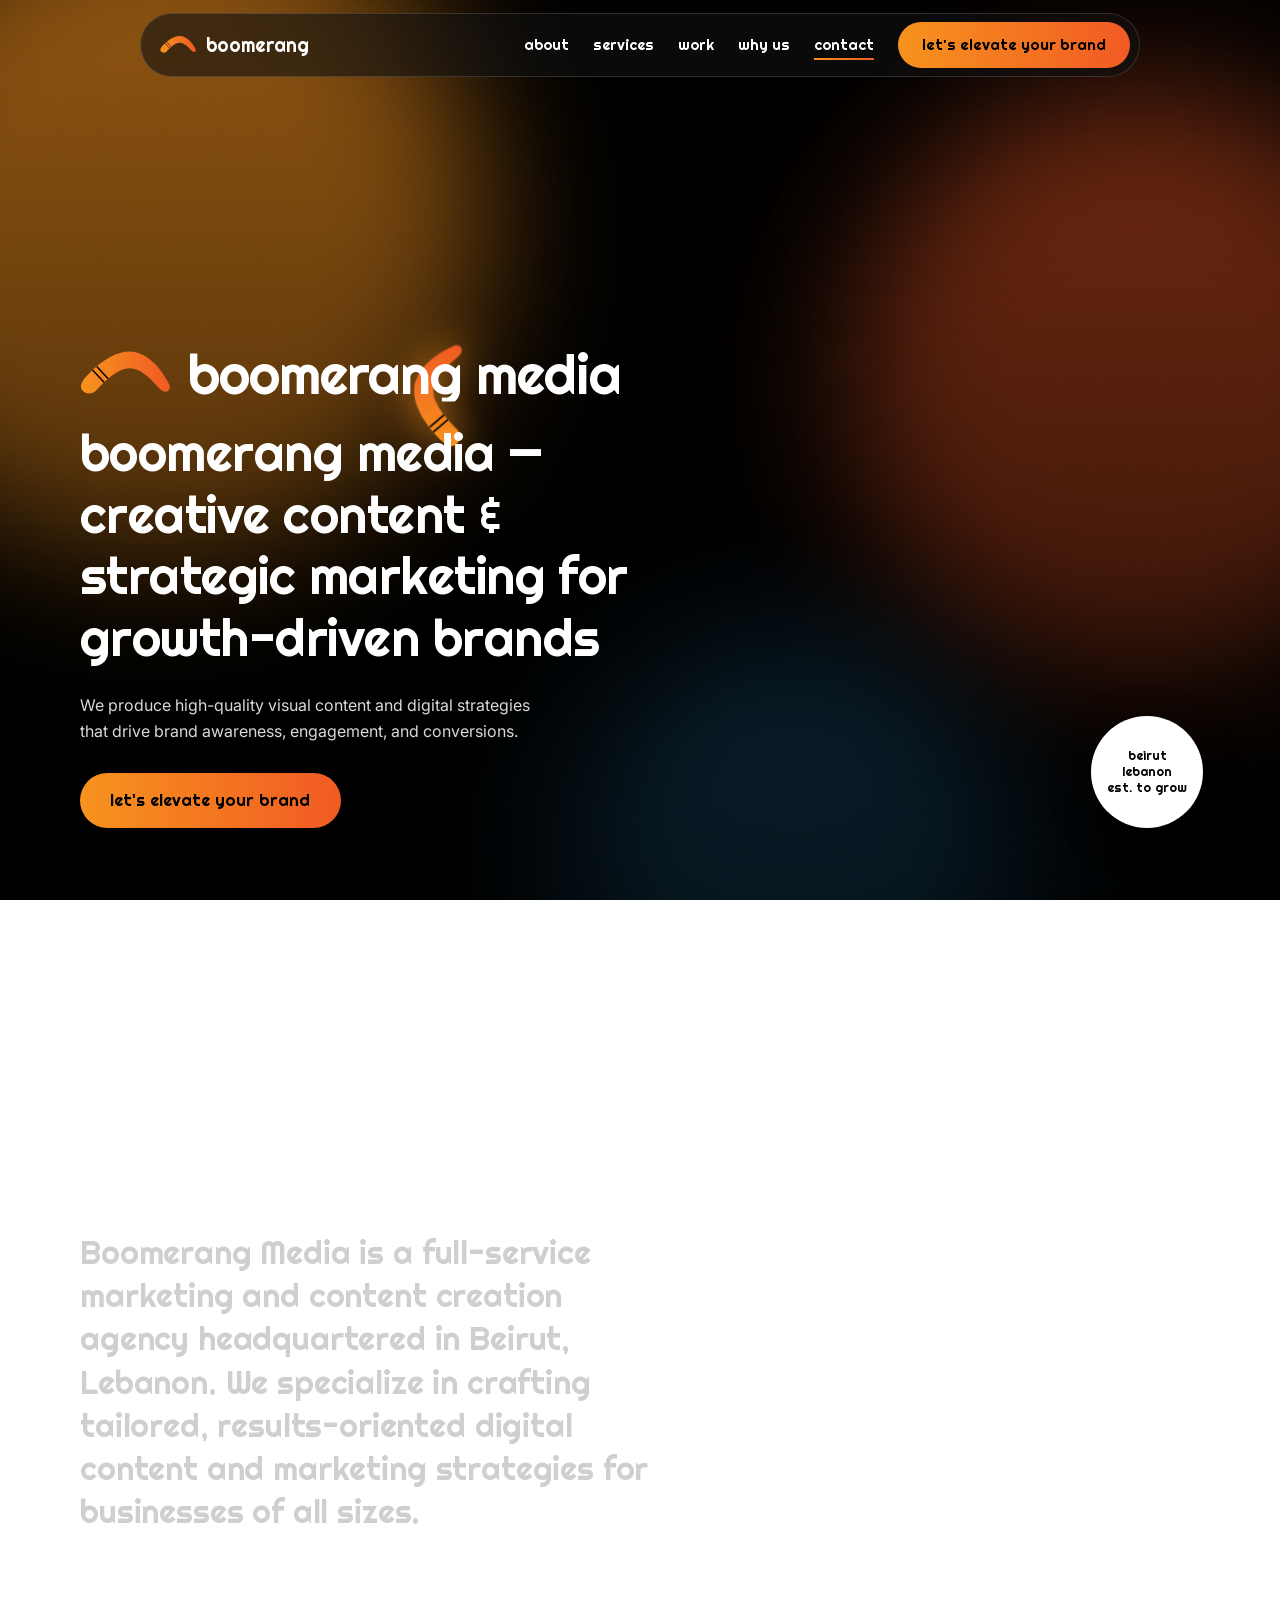
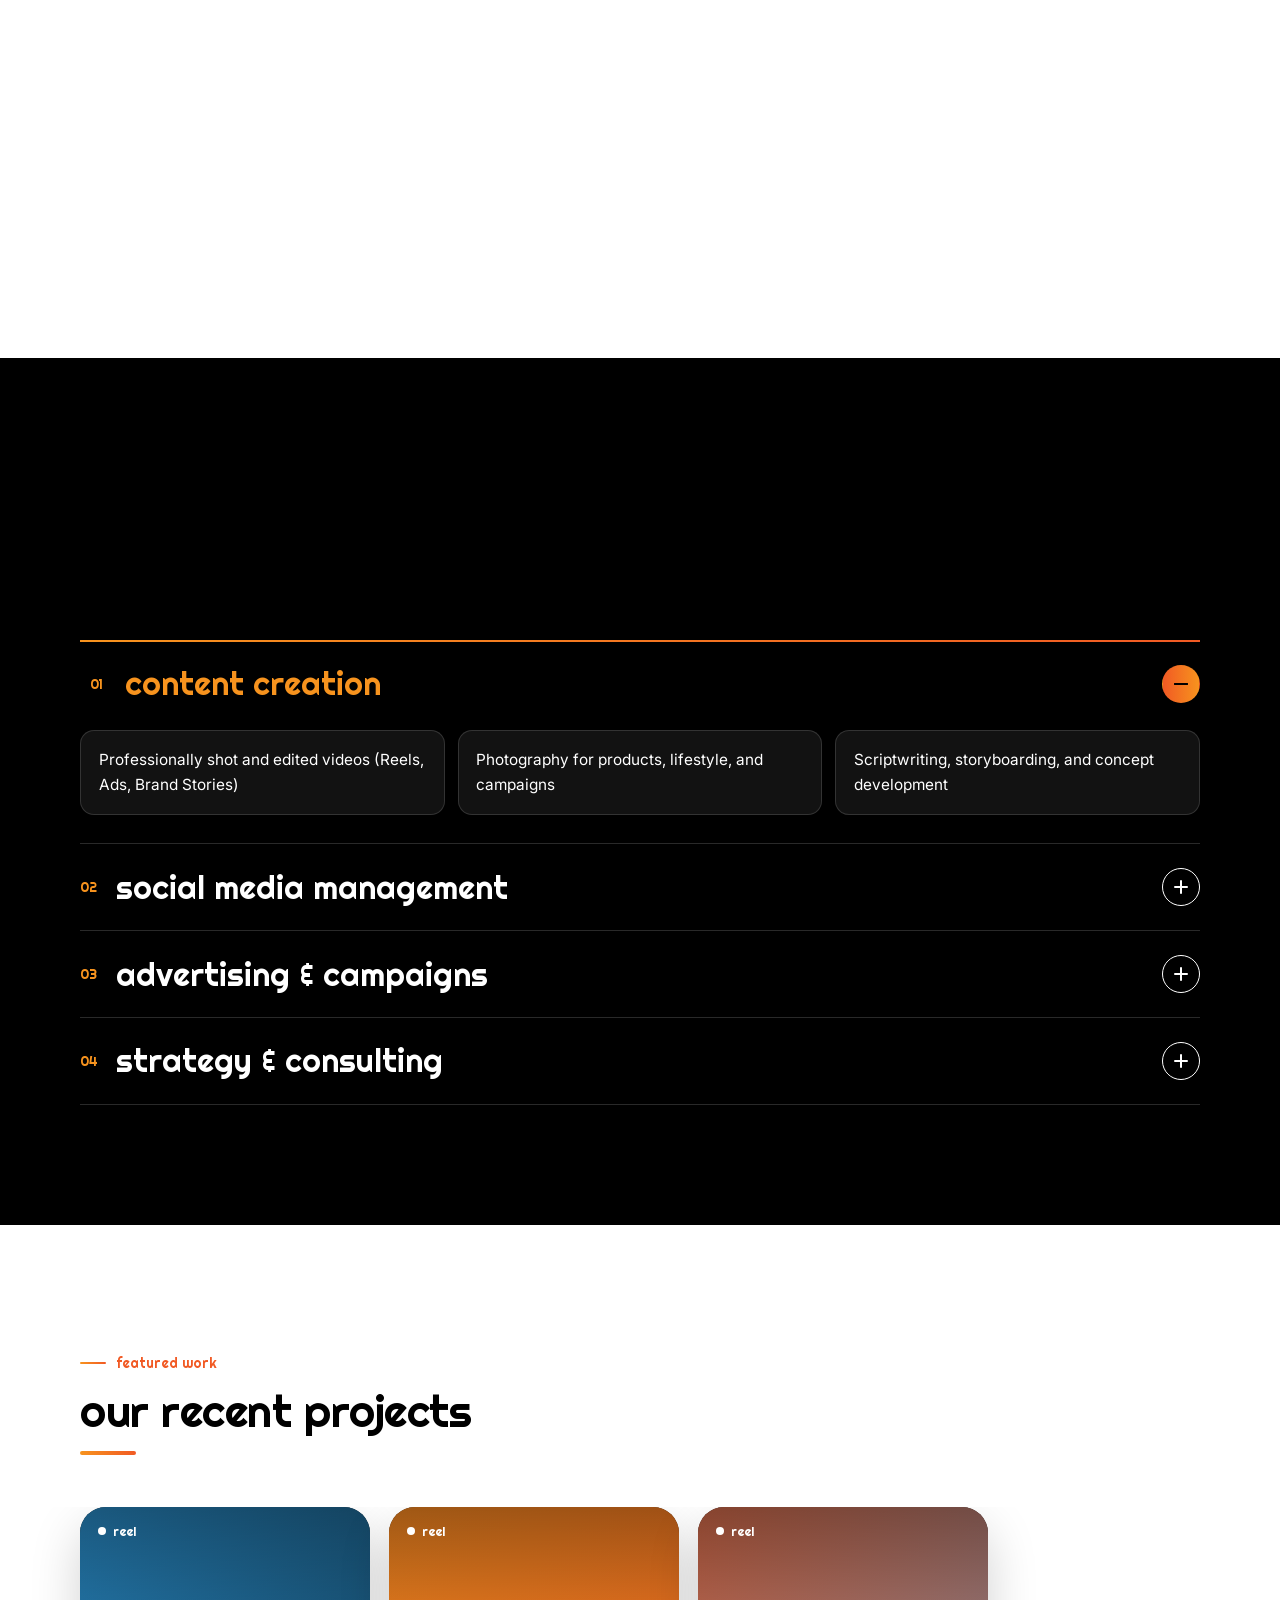
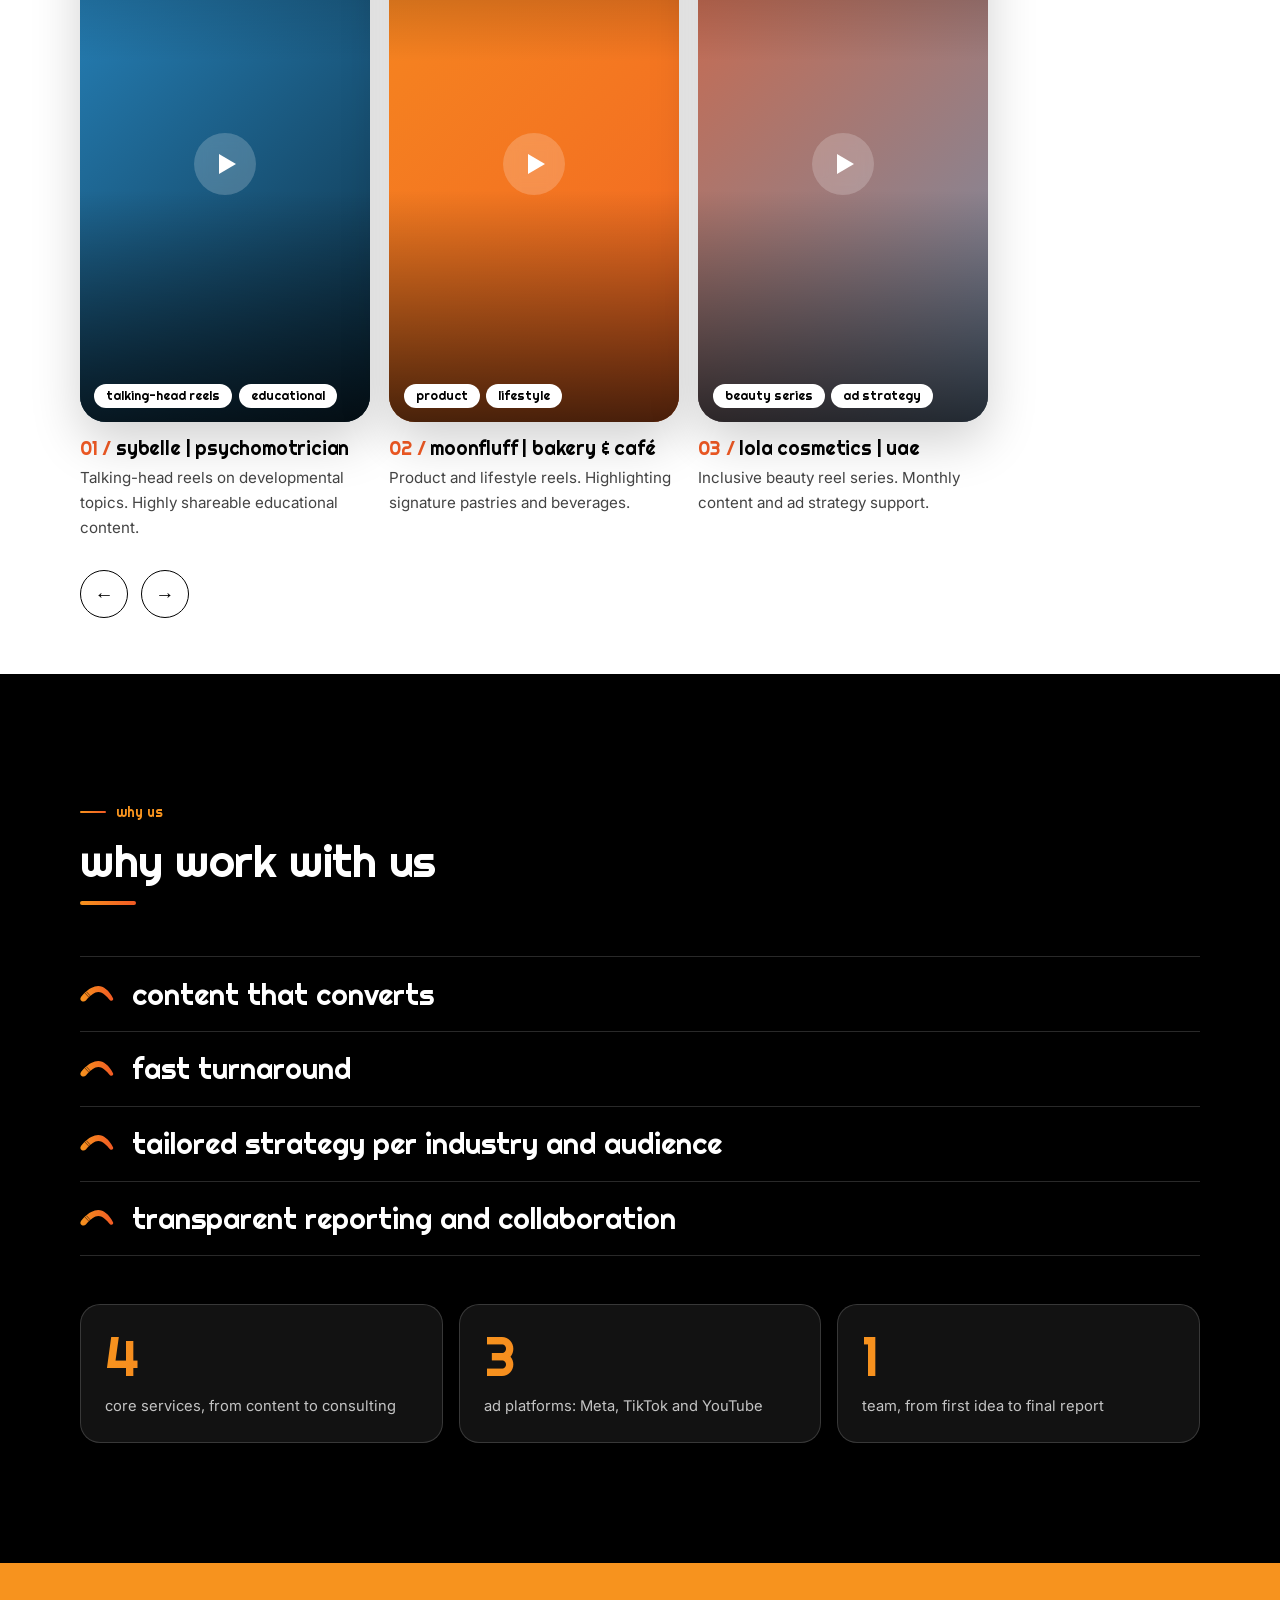
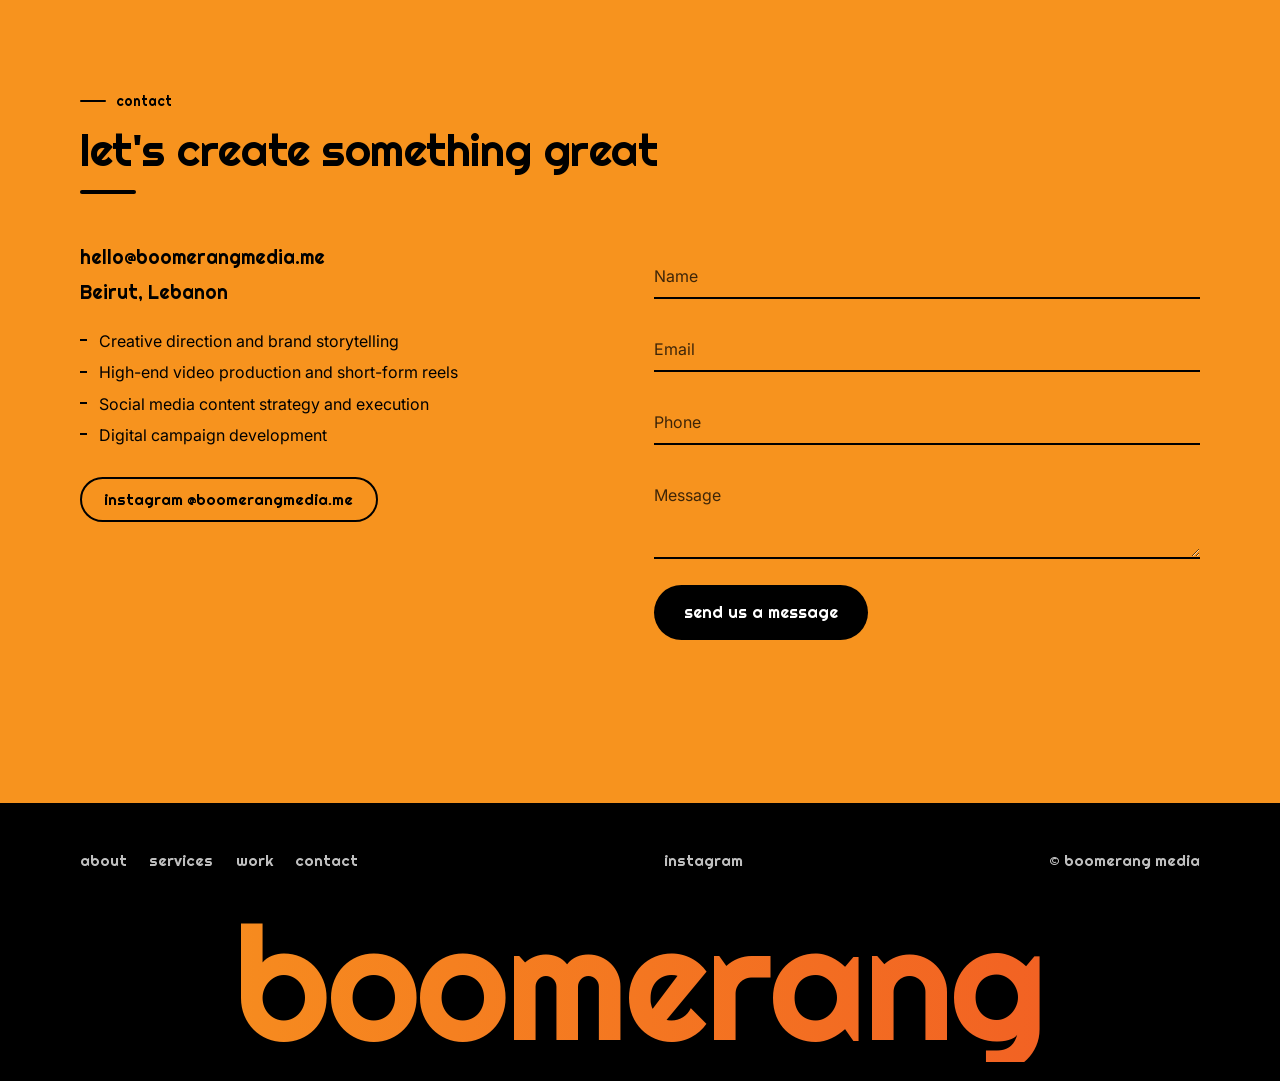
==== index.html @ 6026281e "Update index.html" ====
<!DOCTYPE html>
<html lang="en">
<head>
<meta charset="utf-8">
<meta name="viewport" content="width=device-width, initial-scale=1, viewport-fit=cover">
<title>Boomerang Media | Creative Content & Strategic Marketing</title>
<meta name="description" content="Boomerang Media is a full-service marketing and content creation agency in Beirut, Lebanon.">
<meta property="og:title" content="Boomerang Media">
<meta property="og:description" content="Creative content and strategic marketing for growth-driven brands.">
<meta name="theme-color" content="#000000">
<link rel="icon" href="data:image/svg+xml,%3Csvg xmlns='http://www.w3.org/2000/svg' viewBox='0 0 100 100'%3E%3Ctext y='.9em' font-size='90'%3E%F0%9F%AA%83%3C/text%3E%3C/svg%3E">
<link href="https://fonts.googleapis.com/css2?family=Righteous&family=Inter:wght@400;500&display=swap" rel="stylesheet">
<script>document.documentElement.classList.add('js')</script>
<style>
:root{
  --o:#f7931e; --r:#f15a24; --b:#31a7ef; --k:#000; --w:#fff;
  --grad:linear-gradient(90deg,#f7931e,#f15a24);
  --f:'Bauhaus 93','Righteous','Arial Rounded MT Bold',sans-serif;
  --t:'Inter',system-ui,-apple-system,sans-serif;
  --line:rgba(255,255,255,.16);
}
*,*::before,*::after{box-sizing:border-box;margin:0;padding:0}
html{scroll-behavior:smooth;scroll-padding-top:5rem;-webkit-text-size-adjust:100%;scrollbar-color:var(--r) #000}
body{background:var(--k);color:var(--w);font:400 1rem/1.65 var(--t);font-synthesis:none;overflow-x:hidden;-webkit-font-smoothing:antialiased;padding-bottom:env(safe-area-inset-bottom,0px);animation:pagein .9s both}
@keyframes pagein{from{opacity:0}}
::selection{background:var(--o);color:#000}
a{color:inherit;text-decoration:none}
button{font:inherit;color:inherit}
img{max-width:100%}
:focus-visible{outline:2px solid var(--b);outline-offset:3px}
h1,h2,h3{font-family:var(--f);font-weight:400;line-height:1.1;letter-spacing:-.01em;text-transform:lowercase}
h2{font-size:clamp(1.7rem,4.2vw,2.8rem)}
.wrap{width:min(1120px,100% - 2.5rem);margin-inline:auto}
section{padding:clamp(4.5rem,10vw,7.5rem) 0;position:relative}
.light{background:var(--w);color:var(--k)}
.lbl{display:inline-flex;align-items:center;gap:.6rem;font:400 .85rem var(--f);text-transform:lowercase;color:var(--o);margin-bottom:.9rem}
.lbl::before{content:"";width:26px;height:2px;background:var(--grad);border-radius:2px}
.light .lbl{color:var(--r)}
.sh{margin-bottom:clamp(2rem,5vw,3.2rem);max-width:640px}
.sh h2::after{content:"";display:block;width:56px;height:4px;border-radius:4px;background:var(--grad);margin-top:1rem}
#contact .sh h2::after{background:#000}
.sh p{margin-top:.9rem;color:rgba(255,255,255,.72)}
.light .sh p{color:#444}
#bar{position:fixed;top:0;left:0;height:3px;width:100%;background:var(--grad);transform-origin:0 0;transform:scaleX(0);z-index:200}
.js .rv{opacity:0;transform:translateY(26px);transition:opacity .8s,transform .8s cubic-bezier(.2,.7,.2,1);transition-delay:var(--d,0s)}
.js .rv.in{opacity:1;transform:none}
/* buttons */
.pill{display:inline-flex;align-items:center;justify-content:center;padding:.85rem 1.5rem;border-radius:99px;background:var(--grad);color:#000;font:400 .95rem var(--f);text-transform:lowercase;border:0;cursor:pointer;position:relative;overflow:hidden;white-space:nowrap;transition:color .3s,box-shadow .3s}
.pill::before{content:"";position:absolute;inset:0;background:var(--b);transform:translateY(101%);transition:transform .45s cubic-bezier(.2,.7,.2,1)}
.pill::after{content:"";position:absolute;top:0;left:-70%;width:40%;height:100%;pointer-events:none;background:linear-gradient(100deg,transparent,rgba(255,255,255,.5),transparent);transform:skewX(-20deg);animation:shine 5s ease-in-out infinite}
@keyframes shine{0%,65%{left:-70%}100%{left:140%}}
.pill:hover::before{transform:none}
.pill:hover{box-shadow:0 10px 36px rgba(241,90,36,.45)}
.pill span{position:relative}
.pill.lg{padding:1.05rem 1.9rem;font-size:1.02rem}
.pill.dark{background:#000;color:#fff}
.pill.busy{opacity:.65;pointer-events:none}
/* cursor */
#cur{position:fixed;left:0;top:0;width:14px;height:14px;border-radius:50%;background:var(--o);pointer-events:none;z-index:300;opacity:0;display:grid;place-items:center;font:400 .72rem var(--f);color:#000;transition:width .3s,height .3s,opacity .3s}
#cur.big{width:76px;height:76px}
@media(pointer:coarse){#cur{display:none}}
/* nav */
nav{position:fixed;top:calc(.8rem + env(safe-area-inset-top,0px));left:50%;translate:-50% 0;z-index:120;width:min(1000px,100% - 1.2rem);display:flex;align-items:center;justify-content:space-between;gap:1rem;padding:.5rem .55rem .5rem 1.2rem;border-radius:99px;background:rgba(18,18,18,.6);backdrop-filter:blur(18px);-webkit-backdrop-filter:blur(18px);border:1px solid rgba(255,255,255,.14);animation:drop 1s .15s both cubic-bezier(.2,.7,.2,1);transition:background .4s,box-shadow .4s,top .4s}
nav.sc{background:rgba(10,10,10,.86);box-shadow:0 12px 40px rgba(0,0,0,.4);top:calc(.45rem + env(safe-area-inset-top,0px))}
@keyframes drop{from{transform:translateY(-90px);opacity:0}}
.logo{display:flex;align-items:center;gap:.55rem;font:400 1.2rem var(--f);text-transform:lowercase;letter-spacing:-.01em}
.logo svg{height:20px;width:auto;display:block}
.nl{display:flex;align-items:center;gap:1.5rem;font:400 .92rem var(--f);text-transform:lowercase}
.nl a:not(.pill){position:relative;padding:.25rem 0}
.nl a:not(.pill)::after{content:"";position:absolute;left:0;bottom:-2px;width:100%;height:2px;background:var(--grad);transform:scaleX(0);transform-origin:right;transition:transform .35s}
.nl a:not(.pill):hover::after{transform:scaleX(1);transform-origin:left}
.nl a.act:not(.pill)::after{transform:scaleX(1);transform-origin:left}
#burger{display:none;width:44px;height:44px;border:0;border-radius:50%;background:rgba(255,255,255,.1);cursor:pointer;position:relative}
#burger i{position:absolute;left:13px;right:13px;height:2px;background:#fff;border-radius:2px;transition:.35s}
#burger i:nth-child(1){top:17px}#burger i:nth-child(2){top:25px}
#burger.open i:nth-child(1){top:21px;transform:rotate(45deg)}
#burger.open i:nth-child(2){top:21px;transform:rotate(-45deg)}
#menu{position:fixed;inset:0;z-index:110;background:#000;display:flex;flex-direction:column;justify-content:center;gap:.4rem;padding:6rem 1.6rem 2rem;clip-path:circle(0 at calc(100% - 2.6rem) 2.6rem);transition:clip-path .7s cubic-bezier(.7,0,.2,1);visibility:hidden}
#menu.open{clip-path:circle(150% at calc(100% - 2.6rem) 2.6rem);visibility:visible}
#menu a:not(.pill){font:400 2rem var(--f);text-transform:lowercase;padding:.4rem 0;border-bottom:1px solid var(--line)}
#menu .pill{margin-top:1.4rem;align-self:flex-start}
@media(max-width:860px){.nl{display:none}#burger{display:block}}
@media(min-width:861px){#menu{display:none}}
.tick {display:none;}
/* hero */
#hero{position:relative;min-height:100svh;display:flex;align-items:flex-end;overflow:hidden;padding:7.5rem 0 4.5rem;background:#000}
.blob{position:absolute;border-radius:50%;filter:blur(70px);will-change:transform}
.b1{width:52vw;height:52vw;background:var(--o);left:-14vw;top:-8vw;opacity:.7;animation:f1 15s ease-in-out infinite alternate}
.b2{width:46vw;height:46vw;background:var(--r);right:-12vw;top:10vh;opacity:.6;animation:f2 18s ease-in-out infinite alternate}
.b3{width:36vw;height:36vw;background:var(--b);right:20vw;bottom:-16vw;opacity:.45;animation:f3 21s ease-in-out infinite alternate}
@keyframes f1{to{transform:translate(18vw,14vh) scale(1.2)}}
@keyframes f2{to{transform:translate(-20vw,16vh) scale(.85)}}
@keyframes f3{to{transform:translate(-14vw,-18vh) scale(1.25)}}
#hero::after{content:"";position:absolute;inset:0;background:linear-gradient(180deg,rgba(0,0,0,.2),rgba(0,0,0,.72));z-index:1}
#hero::before{content:"";position:absolute;inset:-50%;z-index:2;pointer-events:none;opacity:.13;mix-blend-mode:overlay;background-image:url("data:image/svg+xml,%3Csvg xmlns='http://www.w3.org/2000/svg' width='160' height='160'%3E%3Cfilter id='n'%3E%3CfeTurbulence type='fractalNoise' baseFrequency='.8' numOctaves='2' stitchTiles='stitch'/%3E%3C/filter%3E%3Crect width='100%25' height='100%25' filter='url(%23n)'/%3E%3C/svg%3E");animation:grain .9s steps(5) infinite}
@keyframes grain{0%{transform:translate(0,0)}25%{transform:translate(-4%,3%)}50%{transform:translate(3%,-4%)}75%{transform:translate(-3%,-2%)}100%{transform:translate(4%,2%)}}
#hero.off .blob,#hero.off .stick,#hero.off::before{animation-play-state:paused}
#hero .wrap{position:relative;z-index:3;will-change:transform,opacity}
.fly{position:absolute;left:0;top:0;width:clamp(56px,8vw,96px);z-index:2;pointer-events:none;will-change:transform;filter:drop-shadow(0 0 18px rgba(247,147,30,.85))}
.fly svg{display:block;width:100%;height:auto}
.wmi{display:flex;align-items:center;gap:1rem;margin-bottom:1.5rem;font:400 clamp(2rem,6.5vw,3.4rem)/1 var(--f);text-transform:lowercase;letter-spacing:-.02em;animation:rev 1.3s .2s cubic-bezier(.2,.7,.2,1) both}
.wmi svg{width:clamp(56px,9vw,92px);height:auto;flex:none}
@keyframes rev{from{clip-path:inset(0 100% 0 0)}to{clip-path:inset(0 0 0 0)}}
#h1{font-size:clamp(1.55rem,4.2vw,3.2rem);max-width:19ch}
#h1 .w{display:inline-block;overflow:hidden;vertical-align:top;padding-bottom:.1em;margin-right:.26em}
#h1 .w span{display:inline-block;animation:up 1.1s cubic-bezier(.2,.7,.2,1) both;animation-delay:calc(.35s + var(--i)*.07s)}
@keyframes up{from{transform:translateY(110%)}}
.sl{max-width:46ch;margin:1.3rem 0 1.8rem;color:rgba(255,255,255,.85);animation:fade 1s 1.2s both}
.hcta{animation:fade 1s 1.4s both}
@keyframes fade{from{opacity:0;transform:translateY(16px)}}
.stick{position:absolute;right:max(1.5rem,6vw);bottom:4.5rem;z-index:3;width:112px;height:112px;border-radius:50%;background:var(--w);color:#000;display:grid;place-items:center;text-align:center;font:400 .8rem/1.25 var(--f);text-transform:lowercase;animation:sp 16s linear infinite;box-shadow:0 10px 40px rgba(0,0,0,.4)}
@keyframes sp{to{transform:rotate(360deg)}}
@media(max-width:900px){.stick{display:none}}
@media(max-width:700px){.blob{filter:blur(40px)}.b3{display:none}#hero::before{display:none}}
/* tickers */
.tick{overflow:hidden;white-space:nowrap;background:var(--grad);color:#000;padding:.85rem 0}
.tick.dark{background:#000;color:#fff;border-block:1px solid var(--line)}
.tick div{display:inline-flex;width:max-content;animation:mq var(--s,30s) linear infinite}
.tick span{font:400 clamp(1rem,2.2vw,1.45rem) var(--f);text-transform:lowercase;display:inline-flex;gap:1.8rem;align-items:center;padding-right:1.8rem}
.tick span::after{content:"";width:.6em;height:.6em;background:currentColor;clip-path:polygon(0 0,100% 50%,0 100%)}
@keyframes mq{to{transform:translateX(-50%)}}
/* about */
.big{font:400 clamp(1.2rem,2.7vw,2rem)/1.35 var(--f);letter-spacing:-.005em;max-width:32ch}
.big i{font-style:normal;color:#cfcfcf;transition:color .35s}
.big i.on{color:#000}
.ag{display:grid;grid-template-columns:1.25fr 1fr;gap:clamp(2rem,6vw,5rem);align-items:start;margin-bottom:3.5rem}
.mis h3{font-size:1.3rem;margin-bottom:.7rem}
.mis p{color:#333;max-width:42ch}
.cards{display:grid;grid-template-columns:repeat(3,1fr);gap:1rem}
.card{background:#000;color:#fff;border-radius:22px;padding:1.7rem;position:relative;overflow:hidden;transition:transform .25s;border:1px solid rgba(255,255,255,.08);box-shadow:0 18px 40px rgba(0,0,0,.18)}
.card::before{content:"";position:absolute;width:240px;height:240px;left:var(--x,50%);top:var(--y,50%);translate:-50% -50%;background:radial-gradient(var(--r),transparent 65%);opacity:0;transition:opacity .3s}
.card:hover::before{opacity:.55}
.card>*{position:relative}
.card svg{width:44px;height:auto;margin-bottom:1.1rem;display:block}
.card h3{font-size:1.2rem;margin-bottom:.5rem}
.card p{font-size:.96rem;color:rgba(255,255,255,.78)}
.light h2.sub{font-size:1.5rem;margin-bottom:1.2rem}
@media(max-width:860px){.ag,.cards{grid-template-columns:1fr}}
/* services */
.svc{list-style:none;counter-reset:s}
.svc>li{border-top:1px solid var(--line);position:relative;counter-increment:s}
.svc>li:last-child{border-bottom:1px solid var(--line)}
.svc>li::before{content:"";position:absolute;left:0;top:-1px;height:2px;width:100%;background:var(--grad);transform:scaleX(0);transform-origin:left;transition:transform .6s cubic-bezier(.2,.7,.2,1)}
.svc>li.open::before{transform:scaleX(1)}
.sb{width:100%;display:flex;align-items:center;gap:1rem;padding:1.4rem 0;background:none;border:0;cursor:pointer;text-align:left;font:400 clamp(1.2rem,2.8vw,2rem) var(--f);text-transform:lowercase;color:#fff;transition:color .3s,padding-left .4s}
.sb::before{content:"0" counter(s);font:400 .85rem var(--f);color:var(--o);min-width:2.2ch}
.sb:hover,.open>.sb{color:var(--o);padding-left:.6rem}
.pl{margin-left:auto;width:38px;height:38px;border:1.5px solid currentColor;border-radius:50%;position:relative;flex:none;transition:transform .45s,background .3s,color .3s}
.pl::before,.pl::after{content:"";position:absolute;left:50%;top:50%;width:14px;height:2px;background:currentColor;translate:-50% -50%;border-radius:2px}
.pl::after{rotate:90deg;transition:rotate .45s}
.open>.sb .pl{transform:rotate(180deg);background:var(--grad);color:#000;border-color:transparent}
.open>.sb .pl::after{rotate:0deg}
.pn{display:grid;grid-template-rows:0fr;transition:grid-template-rows .55s cubic-bezier(.2,.7,.2,1)}
.open>.pn{grid-template-rows:1fr}
.pn>div{overflow:hidden;min-height:0}
.dl{list-style:none;display:grid;grid-template-columns:repeat(auto-fit,minmax(230px,1fr));gap:.8rem;padding:.2rem 0 1.8rem}
.dl .it{background:rgba(255,255,255,.07);border:1px solid rgba(255,255,255,.14);border-radius:14px;padding:1rem 1.1rem;font-size:.96rem;color:#fff;opacity:0;transform:translateY(14px);transition:opacity .5s,transform .5s,border-color .3s,background .3s}
.open .dl .it{opacity:1;transform:none}
.open .dl .it:nth-child(2){transition-delay:.08s}.open .dl .it:nth-child(3){transition-delay:.16s}
.dl .it:hover{background:rgba(247,147,30,.14);border-color:var(--o)}
/* work */
#work{padding-bottom:3.5rem}
.rail{display:flex;gap:1.2rem;overflow-x:auto;padding:0 max(1.25rem,calc((100vw - 1120px)/2)) 1.4rem;scroll-snap-type:x mandatory;scrollbar-width:none;cursor:grab;-webkit-overflow-scrolling:touch;counter-reset:p}
.rail::-webkit-scrollbar{display:none}
.rail.drag{cursor:grabbing;scroll-snap-type:none}
.pj{flex:none;width:min(74vw,290px);scroll-snap-align:start;counter-increment:p}
.ph{aspect-ratio:9/16;border-radius:26px;position:relative;overflow:hidden;background:#111;box-shadow:0 20px 50px rgba(0,0,0,.18);transition:transform .6s cubic-bezier(.2,.7,.2,1),box-shadow .6s}
.pj:hover .ph{transform:translateY(-8px);box-shadow:0 30px 70px rgba(241,90,36,.35)}
.ph::after{content:"";position:absolute;inset:0;pointer-events:none;background:linear-gradient(180deg,rgba(0,0,0,.35),transparent 30%,transparent 55%,rgba(0,0,0,.7))}
.ph video{position:absolute;inset:0;width:100%;height:100%;object-fit:cover}
.ph .bg{position:absolute;inset:-35%;background-size:200% 200%;animation:bgm 7s ease-in-out infinite alternate}
.p1 .bg{background-image:linear-gradient(135deg,var(--b),#000 55%,var(--o))}
.p2 .bg{background-image:linear-gradient(135deg,var(--o),var(--r) 50%,#000)}
.p3 .bg{background-image:linear-gradient(135deg,var(--r),var(--b) 60%,#000)}
@keyframes bgm{to{background-position:100% 100%;transform:rotate(10deg) scale(1.1)}}
.ph .tg,.ph .rc,.ph .pp{z-index:2}
.ph .tg{position:absolute;left:.9rem;right:.9rem;bottom:.9rem;display:flex;gap:.4rem;flex-wrap:wrap}
.ph .tg b{font:400 .78rem var(--f);background:#fff;color:#000;border-radius:99px;padding:.25rem .75rem;text-transform:lowercase}
.ph .rc{position:absolute;top:1rem;left:1.1rem;display:flex;gap:.45rem;align-items:center;font:400 .8rem var(--f);color:#fff}
.ph .rc::before{content:"";width:8px;height:8px;border-radius:50%;background:#fff;animation:bl 1s infinite}
.ph .pp{position:absolute;inset:0;display:grid;place-items:center}
.ph .pp i{width:62px;height:62px;border-radius:50%;background:rgba(255,255,255,.2);backdrop-filter:blur(8px);-webkit-backdrop-filter:blur(8px);display:grid;place-items:center;animation:ring 2.4s infinite}
.ph .pp i::after{content:"";border-left:17px solid #fff;border-block:10px solid transparent;margin-left:5px}
@keyframes ring{from{box-shadow:0 0 0 0 rgba(255,255,255,.5)}to{box-shadow:0 0 0 22px rgba(255,255,255,0)}}
@keyframes bl{50%{opacity:.15}}
.pj h3{font-size:1.2rem;margin:1rem 0 .35rem}
.pj h3::before{content:"0" counter(p) " / ";color:var(--r)}
.pj p{font-size:.95rem;color:#444;max-width:32ch}
.rnav{display:flex;align-items:center;gap:.8rem;margin-top:.5rem}
.rb{width:48px;height:48px;border-radius:50%;border:1.5px solid #000;background:none;color:#000;font:400 1.2rem var(--f);cursor:pointer;transition:background .3s,color .3s,transform .3s}
.rb:hover{background:#000;color:#fff;transform:scale(1.06)}
/* why */
.why{list-style:none}
.why li{display:flex;align-items:center;gap:1.1rem;padding:1.15rem 0;border-top:1px solid var(--line);font:400 clamp(1.1rem,2.5vw,1.8rem) var(--f);text-transform:lowercase;transition:color .3s,padding-left .4s}
.why li:last-child{border-bottom:1px solid var(--line)}
.why li:hover{color:var(--o);padding-left:.8rem}
.why svg{width:34px;height:auto;flex:none}
.stats{display:grid;grid-template-columns:repeat(3,1fr);gap:1rem;margin-top:3rem}
.stats div{background:rgba(255,255,255,.07);border:1px solid var(--line);border-radius:20px;padding:1.5rem}
.stats b{display:block;font:400 clamp(2.2rem,5vw,3.4rem)/1 var(--f);background:var(--grad);-webkit-background-clip:text;background-clip:text;color:transparent;margin-bottom:.5rem}
.stats span{font-size:.92rem;color:rgba(255,255,255,.75)}
@media(max-width:700px){.stats{grid-template-columns:1fr}}
/* contact */
#contact{background:var(--o);color:#000}
#contact .lbl{color:#000}
#contact .lbl::before{background:#000}
#contact .sh p{color:#000}
.cg{display:grid;grid-template-columns:1fr 1.1fr;gap:clamp(2rem,6vw,5rem)}
.ci a:not(.ig),.ci p{display:block;font:400 1.2rem var(--f);margin-bottom:.7rem;text-transform:none;word-break:break-word}
.ci a:not(.ig):hover{text-decoration:underline}
.ci ul{margin:1.5rem 0 1.8rem;list-style:none}
.ci li{padding-left:1.2rem;position:relative;margin-bottom:.3rem}
.ci li::before{content:"";position:absolute;left:0;top:.7em;width:7px;height:2px;background:#000}
.ig{display:inline-block;border:2px solid #000;border-radius:99px;padding:.7rem 1.4rem;font:400 .95rem var(--f);text-transform:lowercase;transition:background .3s,color .3s}
.ig:hover{background:#000;color:#fff}
form{display:grid;gap:1.2rem}
.fd{position:relative}
.fd input,.fd textarea{width:100%;border:0;border-bottom:2px solid #000;background:transparent;font:400 1.05rem var(--t);padding:1.5rem 0 .5rem;outline:0;border-radius:0;color:#000;resize:vertical}
.fd label{position:absolute;left:0;top:1.3rem;transition:.3s;pointer-events:none;color:#000;opacity:.75;font:400 1rem var(--t)}
.fd input:focus+label,.fd input:not(:placeholder-shown)+label,.fd textarea:focus+label,.fd textarea:not(:placeholder-shown)+label{top:0;font-size:.75rem;opacity:1}
.fd::after{content:"";position:absolute;left:0;bottom:0;height:4px;width:100%;background:#000;transform:scaleX(0);transform-origin:left;transition:transform .5s}
.fd:focus-within::after{transform:scaleX(1)}
.fd.err input,.fd.err textarea{border-bottom-color:#a10000}
.msg{min-height:1.5rem;font-weight:500}
.msg.ok{font-weight:600}
@media(max-width:860px){.cg{grid-template-columns:1fr}}
/* footer */
footer{background:#000;padding:3rem 0 1.2rem;overflow:hidden}
.ft{display:flex;flex-wrap:wrap;justify-content:space-between;align-items:center;gap:1rem 2rem;font:400 .95rem var(--f);text-transform:lowercase;color:rgba(255,255,255,.75)}
.fl{display:flex;gap:1.4rem;flex-wrap:wrap}
.ft a:hover{color:var(--o)}
.gi{display:flex;justify-content:center;font:400 clamp(2.2rem,14vw,10rem)/1 var(--f);letter-spacing:-.02em;margin-top:2rem;text-transform:lowercase;background:var(--grad);-webkit-background-clip:text;background-clip:text;color:transparent;white-space:nowrap}
.gi span{display:inline-block;transition:transform .4s cubic-bezier(.2,.7,.2,1)}
.gi span:hover{transform:translateY(-10%) rotate(-4deg)}
@media(prefers-reduced-motion:reduce){*,*::before,*::after{animation:none!important;transition:none!important}.js .rv{opacity:1;transform:none}html{scroll-behavior:auto}}
</style>
</head>
<body>
<div id="bar"></div><div id="cur"></div>

<svg width="0" height="0" style="position:absolute" aria-hidden="true"><defs>
<linearGradient id="bg1" x1="0" x2="1"><stop offset="0" stop-color="#f7931e"/><stop offset="1" stop-color="#f15a24"/></linearGradient>
<clipPath id="bmc"><path id="bmp" d="M5 98C-3 86 8 72 24 56C56 24 90 6 118 6C152 6 188 34 213 84C220 98 206 108 194 98C176 80 150 46 118 46C96 46 68 66 38 100C28 110 12 108 5 98Z"/></clipPath>
<symbol id="bm" viewBox="0 0 220 120"><use href="#bmp" fill="url(#bg1)"/><g clip-path="url(#bmc)"><path d="M30 50 L58 80M40 42 L68 72" stroke="#000" stroke-width="3.5"/></g></symbol>
</defs></svg>

<nav>
<a href="#hero" class="logo" aria-label="Boomerang Media"><svg viewBox="0 0 220 120"><use href="#bm"/></svg>boomerang</a>
<div class="nl"><a href="#about">About</a><a href="#services">Services</a><a href="#work">Work</a><a href="#why">Why Us</a><a href="#contact">Contact</a><a href="#contact" class="pill mg"><span>Let's Elevate Your Brand</span></a></div>
<button id="burger" aria-label="Open menu" aria-expanded="false"><i></i><i></i></button>
</nav>
<div id="menu" aria-hidden="true">
<a href="#about">About</a><a href="#services">Services</a><a href="#work">Work</a><a href="#why">Why Us</a><a href="#contact">Contact</a>
<a href="#contact" class="pill lg"><span>Let's Elevate Your Brand</span></a>
</div>

<header id="hero">
<div class="blob b1"></div><div class="blob b2"></div><div class="blob b3"></div>
<div class="fly" id="fly" aria-hidden="true"><svg viewBox="0 0 220 120"><use href="#bm"/></svg></div>
<div class="stick" aria-hidden="true">beirut<br>lebanon<br>est. to grow</div>
<div class="wrap">
<div class="wmi" aria-hidden="true"><svg viewBox="0 0 220 120"><use href="#bm"/></svg>boomerang media</div>
<h1 id="h1">Boomerang Media — Creative Content & Strategic Marketing for Growth-Driven Brands</h1>
<p class="sl">We produce high-quality visual content and digital strategies that drive brand awareness, engagement, and conversions.</p>
<a href="#contact" class="pill lg mg hcta"><span>Let's Elevate Your Brand</span></a>
</div>
</header>

<div class="tick" aria-hidden="true"><div id="t1"></div></div>

<section id="about" class="light"><div class="wrap">
<div class="sh rv"><div class="lbl">who we are</div><h2>stories that come back stronger</h2></div>
<div class="ag">
<p class="big" id="big">Boomerang Media is a full-service marketing and content creation agency headquartered in Beirut, Lebanon. We specialize in crafting tailored, results-oriented digital content and marketing strategies for businesses of all sizes.</p>
<div class="mis rv"><h3>our mission</h3><p>To help brands communicate with clarity, creativity, and purpose — bridging the gap between storytellers and audiences.</p></div>
</div>
<h2 class="sub rv">what sets us apart</h2>
<div class="cards">
<div class="card tl rv"><svg viewBox="0 0 220 120"><use href="#bm"/></svg><h3>end-to-end</h3><p>End-to-end creative solutions: from ideation and production to posting and performance tracking.</p></div>
<div class="card tl rv" style="--d:.1s"><svg viewBox="0 0 220 120"><use href="#bm"/></svg><h3>video first</h3><p>Deep expertise in video content — particularly reels, promotional videos, and social storytelling.</p></div>
<div class="card tl rv" style="--d:.2s"><svg viewBox="0 0 220 120"><use href="#bm"/></svg><h3>strategic</h3><p>Strategic execution — delivering meaningful ROI, not just pretty content.</p></div>
</div>
</div></section>

<section id="services"><div class="wrap">
<div class="sh rv"><div class="lbl">what we do</div><h2>our services</h2></div>
<ul class="svc" id="svc">
<li class="open"><button class="sb" aria-expanded="true">content creation<span class="pl"></span></button><div class="pn"><div><ul class="dl"><li class="it">Professionally shot and edited videos (Reels, Ads, Brand Stories)</li><li class="it">Photography for products, lifestyle, and campaigns</li><li class="it">Scriptwriting, storyboarding, and concept development</li></ul></div></div></li>
<li><button class="sb" aria-expanded="false">social media management<span class="pl"></span></button><div class="pn"><div><ul class="dl"><li class="it">Content calendar planning</li><li class="it">Posting and scheduling</li><li class="it">Community engagement and growth</li></ul></div></div></li>
<li><button class="sb" aria-expanded="false">advertising &amp; campaigns<span class="pl"></span></button><div class="pn"><div><ul class="dl"><li class="it">Paid social campaigns (Meta, TikTok, YouTube)</li><li class="it">Targeting and optimization for lead generation and sales</li><li class="it">Analytics and performance reporting</li></ul></div></div></li>
<li><button class="sb" aria-expanded="false">strategy &amp; consulting<span class="pl"></span></button><div class="pn"><div><ul class="dl"><li class="it">Brand positioning</li><li class="it">Digital strategy and audience research</li><li class="it">Creative direction and campaign planning</li></ul></div></div></li>
</ul>
</div></section>

<div class="tick dark" aria-hidden="true"><div id="t2" style="--s:36s"></div></div>

<section id="work" class="light">
<div class="wrap"><div class="sh rv"><div class="lbl">featured work</div><h2>our recent projects</h2></div></div>
<!-- REPLACE: put a real <video src="reel.mp4" muted loop playsinline></video> in each .ph instead of .bg -->
<div class="rail" id="rail">
<article class="pj p1"><div class="ph"><div class="bg"></div><span class="rc">reel</span><div class="pp"><i></i></div><div class="tg"><b>talking-head reels</b><b>educational</b></div></div><h3>Sybelle | Psychomotrician</h3><p>Talking-head reels on developmental topics. Highly shareable educational content.</p></article>
<article class="pj p2"><div class="ph"><div class="bg"></div><span class="rc">reel</span><div class="pp"><i></i></div><div class="tg"><b>product</b><b>lifestyle</b></div></div><h3>Moonfluff | Bakery &amp; Café</h3><p>Product and lifestyle reels. Highlighting signature pastries and beverages.</p></article>
<article class="pj p3"><div class="ph"><div class="bg"></div><span class="rc">reel</span><div class="pp"><i></i></div><div class="tg"><b>beauty series</b><b>ad strategy</b></div></div><h3>Lola Cosmetics | UAE</h3><p>Inclusive beauty reel series. Monthly content and ad strategy support.</p></article>
</div>
<div class="wrap"><div class="rnav"><button class="rb" id="rprev" aria-label="Previous project">&larr;</button><button class="rb" id="rnext" aria-label="Next project">&rarr;</button></div></div>
</section>

<section id="why"><div class="wrap">
<div class="sh rv"><div class="lbl">why us</div><h2>why work with us</h2></div>
<ul class="why">
<li class="rv"><svg viewBox="0 0 220 120"><use href="#bm"/></svg>Content that converts</li>
<li class="rv" style="--d:.08s"><svg viewBox="0 0 220 120"><use href="#bm"/></svg>Fast turnaround</li>
<li class="rv" style="--d:.16s"><svg viewBox="0 0 220 120"><use href="#bm"/></svg>Tailored strategy per industry and audience</li>
<li class="rv" style="--d:.24s"><svg viewBox="0 0 220 120"><use href="#bm"/></svg>Transparent reporting and collaboration</li>
</ul>
<div class="stats">
<div class="rv"><b data-n="4">0</b><span>core services, from content to consulting</span></div>
<div class="rv" style="--d:.1s"><b data-n="3">0</b><span>ad platforms: Meta, TikTok and YouTube</span></div>
<div class="rv" style="--d:.2s"><b data-n="1">0</b><span>team, from first idea to final report</span></div>
</div>
</div></section>

<div class="tick" aria-hidden="true"><div id="t3" style="--s:24s"></div></div>

<section id="contact"><div class="wrap">
<div class="sh rv"><div class="lbl">contact</div><h2>let's create something great</h2></div>
<div class="cg">
<div class="ci rv">
<a href="mailto:hello@boomerangmedia.me">hello@boomerangmedia.me</a>
<!-- ADD real phone: <a href="tel:+961XXXXXXXX">+961 XX XXX XXX</a> -->
<p>Beirut, Lebanon</p>
<ul><li>Creative direction and brand storytelling</li><li>High-end video production and short-form reels</li><li>Social media content strategy and execution</li><li>Digital campaign development</li></ul>
<a class="ig" href="https://www.instagram.com/boomerangmedia.me/" target="_blank" rel="noopener">instagram @boomerangmedia.me</a>
</div>
<form id="form" class="rv" style="--d:.1s" novalidate>
<div class="fd"><input id="n" name="name" placeholder=" " autocomplete="name"><label for="n">Name</label></div>
<div class="fd"><input id="e" name="email" type="email" placeholder=" " autocomplete="email"><label for="e">Email</label></div>
<div class="fd"><input id="p" name="phone" type="tel" placeholder=" " autocomplete="tel"><label for="p">Phone</label></div>
<div class="fd"><textarea id="m" name="message" rows="3" placeholder=" "></textarea><label for="m">Message</label></div>
<button class="pill dark lg mg" type="submit" style="justify-self:start"><span>Send Us a Message</span></button>
<div class="msg" id="msg" role="status"></div>
</form>
</div>
</div></section>

<footer><div class="wrap">
<div class="ft"><div class="fl"><a href="#about">About</a><a href="#services">Services</a><a href="#work">Work</a><a href="#contact">Contact</a></div><a href="https://www.instagram.com/boomerangmedia.me/" target="_blank" rel="noopener">Instagram</a><span>© Boomerang Media</span></div>
<div class="gi" id="gi" aria-label="boomerang"></div>
</div></footer>

<script>
(function(){
/* ===== SETTINGS ===== */
var FORM_ENDPOINT=''; /* paste your Formspree URL, e.g. 'https://formspree.io/f/abcd1234' */
/* ==================== */
var $=function(s){return document.querySelector(s)},$$=function(s){return Array.prototype.slice.call(document.querySelectorAll(s))};
var reduce=matchMedia('(prefers-reduced-motion: reduce)').matches;
function safe(fn){try{fn()}catch(e){console.warn(e)}}

safe(function(){
  function mk(id,arr){var s=arr.map(function(x){return '<span>'+x+'</span>'}).join('');$(id).innerHTML=s+s+s+s}
  mk('#t1',['Reels','Ads','Strategy','Storytelling','Photography','Social Media','Growth']);
  mk('#t2',['Content Creation','Social Media Management','Advertising & Campaigns','Strategy & Consulting']);
  mk('#t3',["Let's Elevate Your Brand","Let's Create Something Great"]);
  $('#gi').innerHTML='boomerang'.split('').map(function(c){return '<span>'+c+'</span>'}).join('');
  var h=$('#h1');h.innerHTML=h.textContent.trim().split(/\s+/).map(function(w,i){return '<span class="w"><span style="--i:'+i+'">'+w+'</span></span>'}).join('');
});

safe(function(){
  var b=$('#burger'),m=$('#menu');
  function set(o){b.classList.toggle('open',o);m.classList.toggle('open',o);b.setAttribute('aria-expanded',o);m.setAttribute('aria-hidden',!o);document.body.style.overflow=o?'hidden':''}
  b.onclick=function(){set(!m.classList.contains('open'))};
  $$('#menu a').forEach(function(a){a.addEventListener('click',function(){set(false)})});
  addEventListener('resize',function(){if(innerWidth>860)set(false)});
});

safe(function(){
  var items=$$('#svc > li');
  items.forEach(function(li){
    var btn=li.querySelector('.sb');
    btn.addEventListener('click',function(){
      var was=li.classList.contains('open');
      items.forEach(function(x){x.classList.remove('open');x.querySelector('.sb').setAttribute('aria-expanded','false')});
      if(!was){li.classList.add('open');btn.setAttribute('aria-expanded','true')}
    });
  });
});

/* scroll: progress bar, about words, marquee boost, nav state, hero fade */
var boost=0;
safe(function(){
  var big=$('#big');big.innerHTML=big.textContent.split(' ').map(function(w){return '<i>'+w+'</i>'}).join(' ');
  var words=$$('#big i'),bar=$('#bar'),nav=$('nav'),hw=$('#hero .wrap'),last=0,pend=false;
  function onScroll(){
    var y=scrollY,h=document.documentElement.scrollHeight-innerHeight;
    bar.style.transform='scaleX('+(h?y/h:0)+')';
    var r=big.getBoundingClientRect(),p=Math.min(1,Math.max(0,(innerHeight*.85-r.top)/(r.height+innerHeight*.2)));
    words.forEach(function(w,i){w.classList.toggle('on',i/words.length<p)});
    boost=Math.min(6,Math.abs(y-last)/6);last=y;
    nav.classList.toggle('sc',y>40);
    if(!reduce&&y<innerHeight){hw.style.opacity=Math.max(0,1-y/innerHeight*1.15);hw.style.transform='translateY('+y*.16+'px)'}
    pend=false;
  }
  addEventListener('scroll',function(){if(!pend){pend=true;requestAnimationFrame(onScroll)}},{passive:true});onScroll();
  if(!reduce&&document.getAnimations){
    var an=document.getAnimations().filter(function(a){return a.animationName==='mq'});
    (function lp(){an.forEach(function(a){a.playbackRate=1+boost});boost*=.92;requestAnimationFrame(lp)})();
  }
});

/* reveal, counters, nav highlight, pause hero off-screen */
safe(function(){
  if(!('IntersectionObserver' in window)){$$('.rv').forEach(function(e){e.classList.add('in')});return}
  var io=new IntersectionObserver(function(es){es.forEach(function(e){if(e.isIntersecting){e.target.classList.add('in');io.unobserve(e.target)}})},{threshold:.12});
  $$('.rv').forEach(function(e){io.observe(e)});
  var co=new IntersectionObserver(function(es){es.forEach(function(e){
    if(!e.isIntersecting)return;co.unobserve(e.target);
    var el=e.target,n=+el.dataset.n,t0=performance.now();
    (function st(t){var k=Math.min(1,(t-t0)/1400);el.textContent=Math.round(n*(1-Math.pow(1-k,3)));if(k<1)requestAnimationFrame(st)})(t0)})},{threshold:.6});
  $$('[data-n]').forEach(function(e){co.observe(e)});
  var hero=$('#hero');new IntersectionObserver(function(e){hero.classList.toggle('off',!e[0].isIntersecting)}).observe(hero);
  var links=$$('.nl a:not(.pill)');
  var so=new IntersectionObserver(function(es){es.forEach(function(e){
    if(e.isIntersecting)links.forEach(function(a){a.classList.toggle('act',a.getAttribute('href')==='#'+e.target.id)})})},{rootMargin:'-45% 0px -50% 0px'});
  $$('#about,#services,#work,#why,#contact').forEach(function(s){so.observe(s)});
});

/* flying boomerang */
safe(function(){
  var fly=$('#fly'),hero=$('#hero');
  function place(t){
    var W=hero.clientWidth,H=hero.clientHeight,w=fly.offsetWidth,h=w*120/220;
    var a=t*.00042;
    var x=W*(.5+.44*Math.cos(a)),y=H*(.34+.2*Math.sin(a)*(.65+.35*Math.cos(a)));
    var s=.75+.35*(Math.sin(a)+1)/2;
    fly.style.transform='translate('+(x-w/2)+'px,'+(y-h/2)+'px) rotate('+(t*.45)+'deg) scale('+s+')';
  }
  if(reduce){place(1500);return}
  (function loop(t){if(!hero.classList.contains('off'))place(t);requestAnimationFrame(loop)})(0);
});

/* work rail: drag, arrows, autoplay real videos */
safe(function(){
  var rail=$('#rail'),dn=false,sx=0,sl=0;
  rail.addEventListener('mousedown',function(e){dn=true;sx=e.pageX;sl=rail.scrollLeft;rail.classList.add('drag')});
  addEventListener('mouseup',function(){dn=false;rail.classList.remove('drag')});
  addEventListener('mousemove',function(e){if(dn)rail.scrollLeft=sl-(e.pageX-sx)});
  $('#rprev').onclick=function(){rail.scrollBy({left:-320,behavior:'smooth'})};
  $('#rnext').onclick=function(){rail.scrollBy({left:320,behavior:'smooth'})};
  var vids=$$('.ph video');
  if(vids.length&&'IntersectionObserver' in window){
    vids.forEach(function(v){v.muted=true;v.loop=true;v.playsInline=true});
    var vo=new IntersectionObserver(function(es){es.forEach(function(e){e.isIntersecting?e.target.play().catch(function(){}):e.target.pause()})},{threshold:.5});
    vids.forEach(function(v){vo.observe(v)});
  }
});

/* contact form: Formspree if configured, mailto fallback */
safe(function(){
  var f=$('#form'),msg=$('#msg'),btn=f.querySelector('button');
  f.onsubmit=function(ev){
    ev.preventDefault();msg.className='msg';
    var ok=true;
    [['n',function(v){return v.trim()}],['e',function(v){return /^\S+@\S+\.\S+$/.test(v)}],['m',function(v){return v.trim()}]].forEach(function(r){
      var el=$('#'+r[0]),g=r[1](el.value);el.parentElement.classList.toggle('err',!g);ok=ok&&g});
    if(!ok){msg.textContent='Please add your name, a valid email and a message.';return}
    if(!FORM_ENDPOINT){
      location.href='mailto:hello@boomerangmedia.me?subject='+encodeURIComponent('New message from '+$('#n').value)+'&body='+encodeURIComponent('Email: '+$('#e').value+'\nPhone: '+$('#p').value+'\n\n'+$('#m').value);
      msg.textContent='Thank you! Your email app is opening to send your message.';return;
    }
    btn.classList.add('busy');msg.textContent='Sending…';
    fetch(FORM_ENDPOINT,{method:'POST',headers:{'Accept':'application/json'},body:new FormData(f)})
      .then(function(r){if(!r.ok)throw 0;f.reset();msg.className='msg ok';msg.textContent='Thank you! We\u2019ll get back to you shortly.'})
      .catch(function(){msg.textContent='Something went wrong. Please email us at hello@boomerangmedia.me.'})
      .then(function(){btn.classList.remove('busy')});
  };
});

/* desktop extras */
safe(function(){
  if(!matchMedia('(pointer:fine)').matches||reduce)return;
  var c=$('#cur'),cx=0,cy=0,tx=0,ty=0;
  addEventListener('mousemove',function(e){tx=e.clientX;ty=e.clientY;c.style.opacity=1});
  (function mv(){cx+=(tx-cx)*.22;cy+=(ty-cy)*.22;c.style.transform='translate('+(cx-c.offsetWidth/2)+'px,'+(cy-c.offsetHeight/2)+'px)';requestAnimationFrame(mv)})();
  $$('.ph').forEach(function(p){p.addEventListener('mouseenter',function(){c.classList.add('big');c.textContent='drag'});p.addEventListener('mouseleave',function(){c.classList.remove('big');c.textContent=''})});
  $$('.mg').forEach(function(b){
    b.addEventListener('mousemove',function(e){var r=b.getBoundingClientRect();b.style.transition='transform .1s';b.style.transform='translate('+(e.clientX-r.left-r.width/2)*.22+'px,'+(e.clientY-r.top-r.height/2)*.3+'px)'});
    b.addEventListener('mouseleave',function(){b.style.transition='transform .5s cubic-bezier(.2,.7,.2,1)';b.style.transform=''})});
  $$('.tl').forEach(function(k){
    k.addEventListener('mousemove',function(e){var r=k.getBoundingClientRect(),x=e.clientX-r.left,y=e.clientY-r.top;
      k.style.setProperty('--x',x+'px');k.style.setProperty('--y',y+'px');
      k.style.transform='perspective(700px) rotateY('+(x/r.width-.5)*9+'deg) rotateX('+(-(y/r.height-.5)*9)+'deg)'});
    k.addEventListener('mouseleave',function(){k.style.transform=''})});
  $('#hero').addEventListener('mousemove',function(e){
    var x=e.clientX/innerWidth-.5,y=e.clientY/innerHeight-.5;
    $$('.blob').forEach(function(b,i){b.style.translate=(x*(i+1)*-40)+'px '+(y*(i+1)*-40)+'px'})});
});
})();
</script>
</body>
</html>
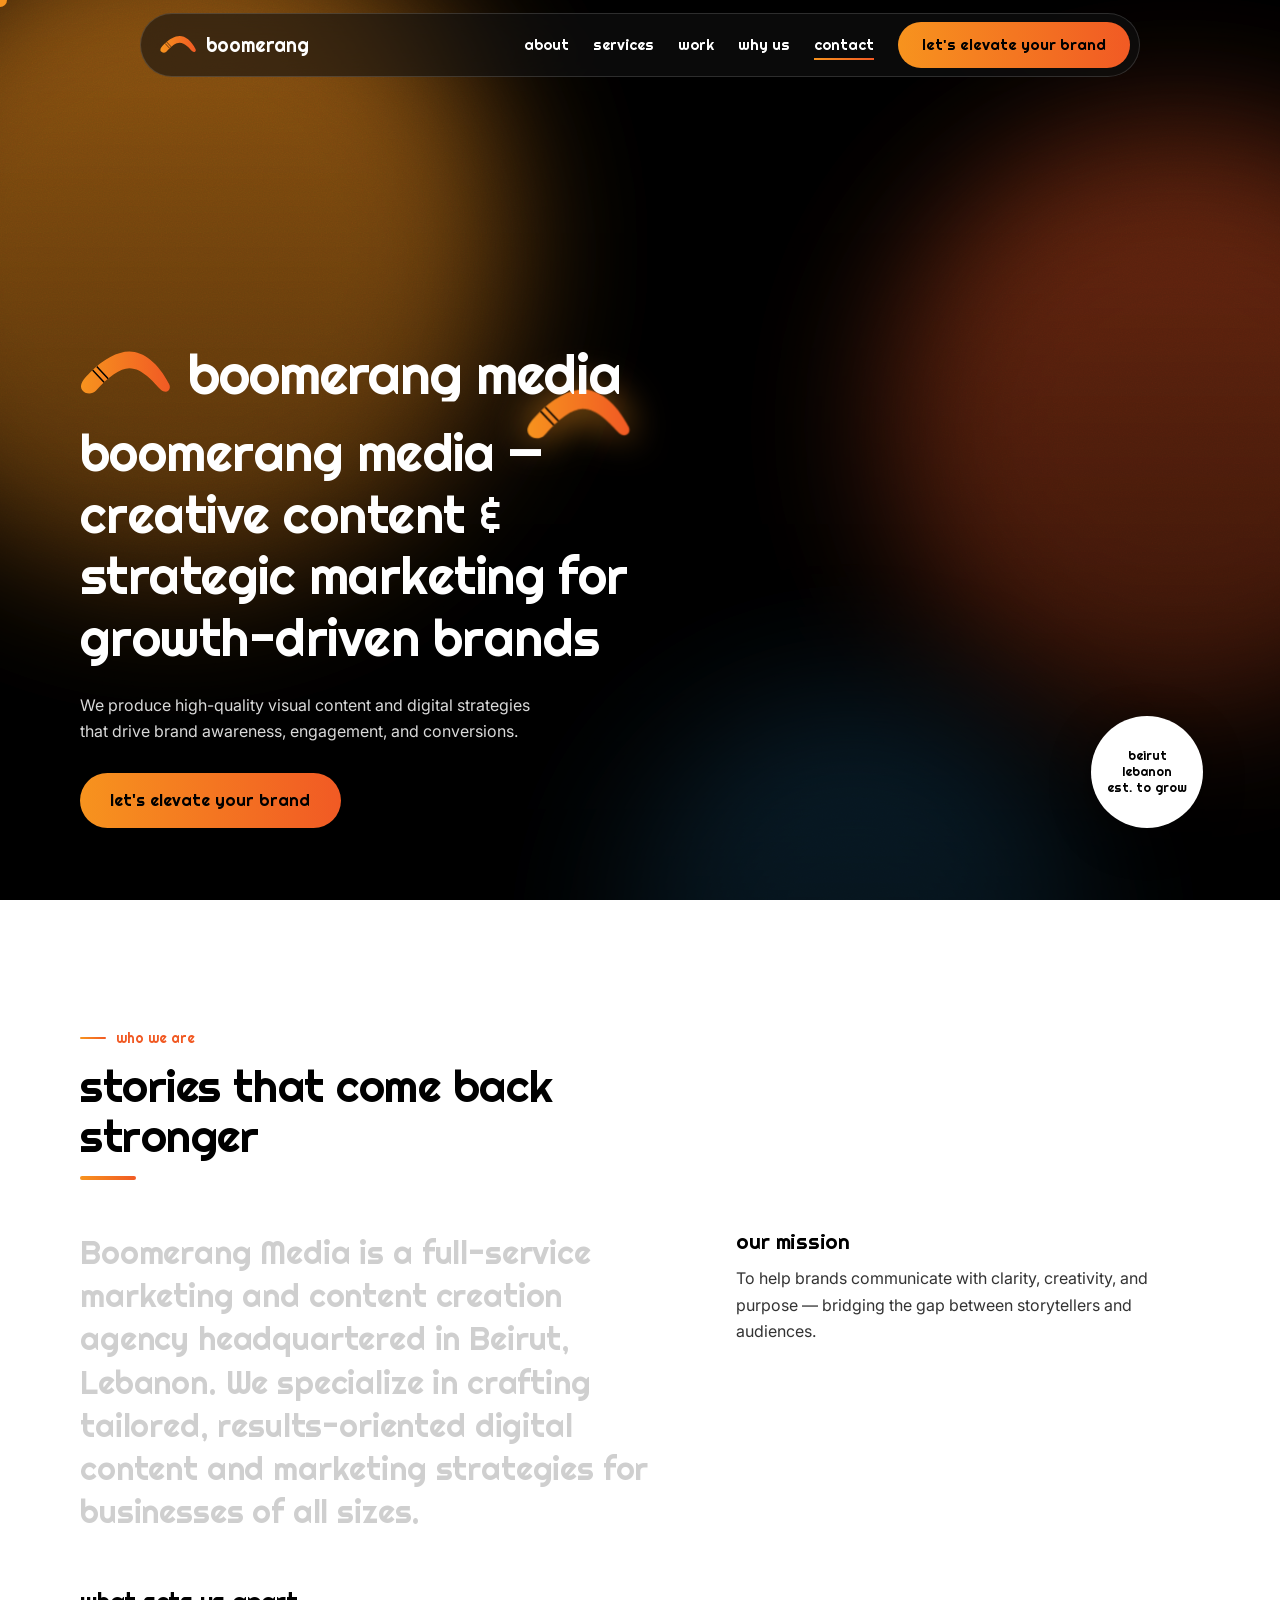
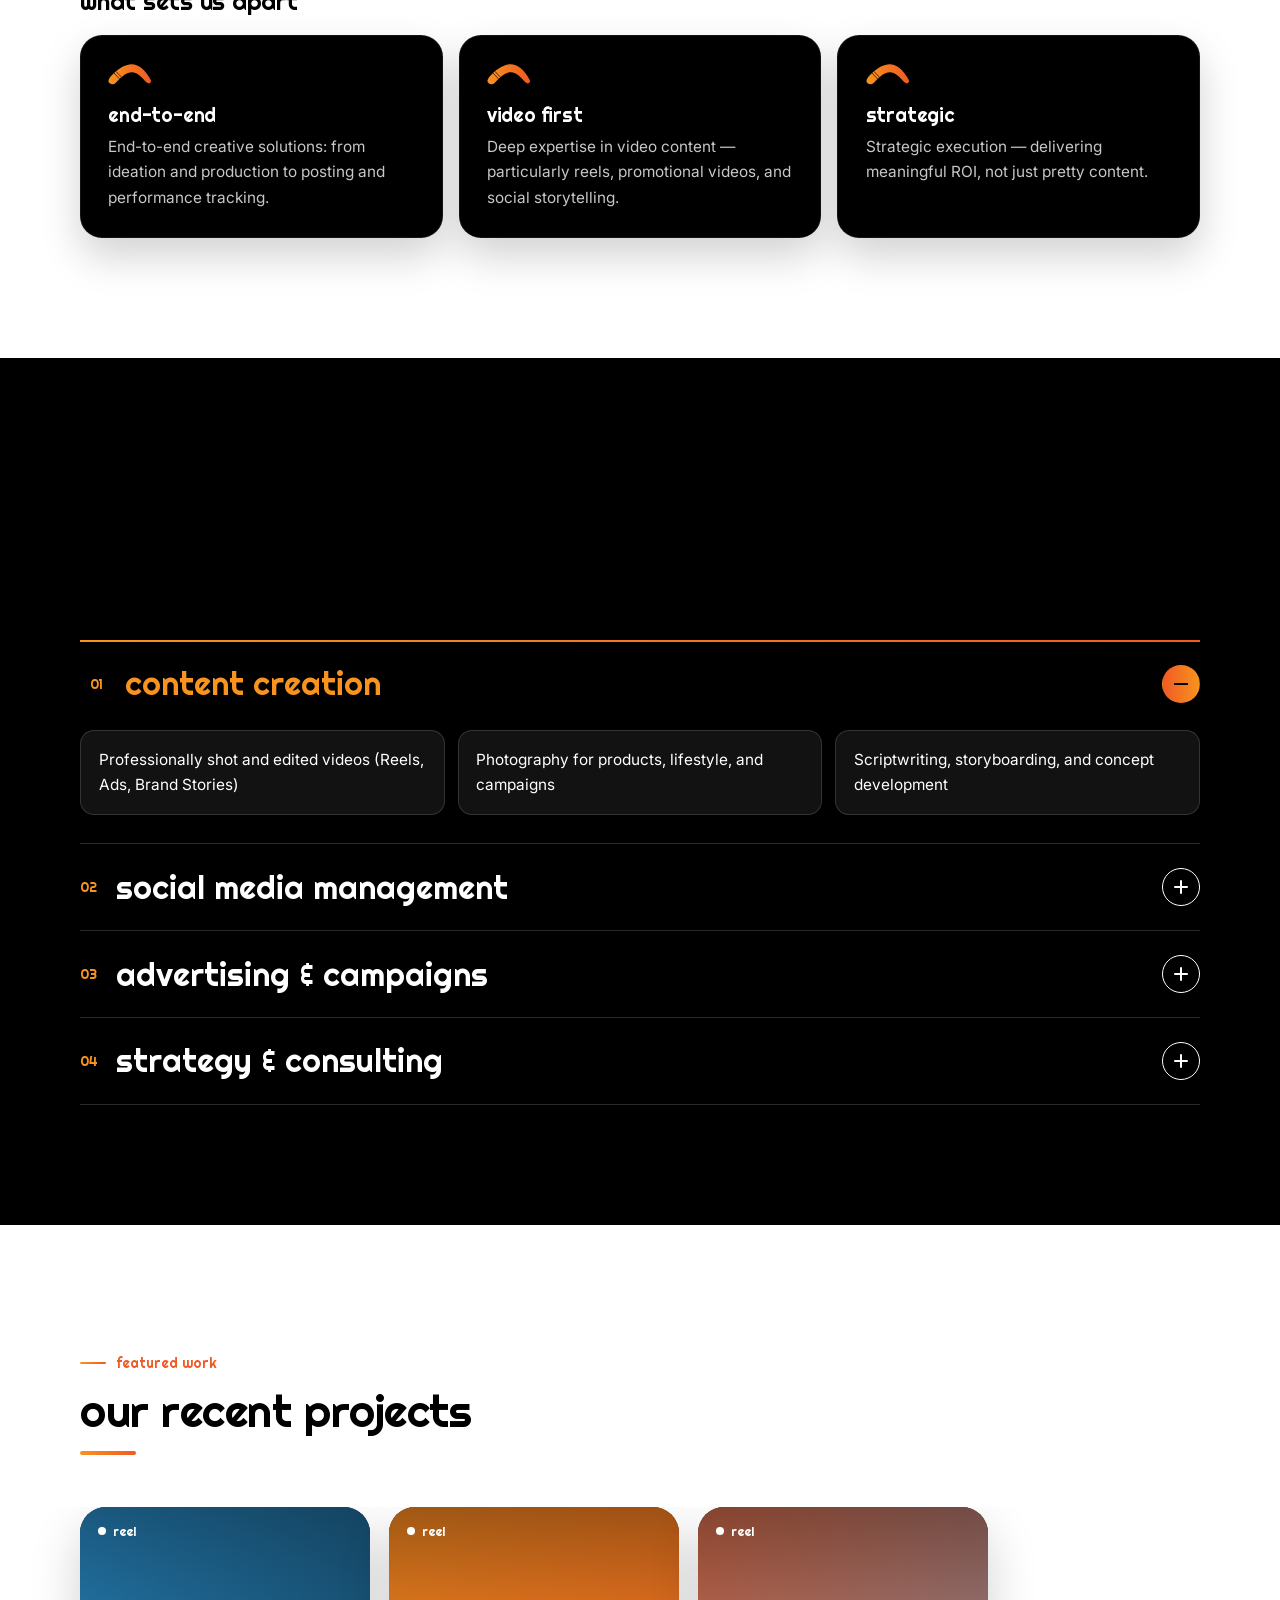
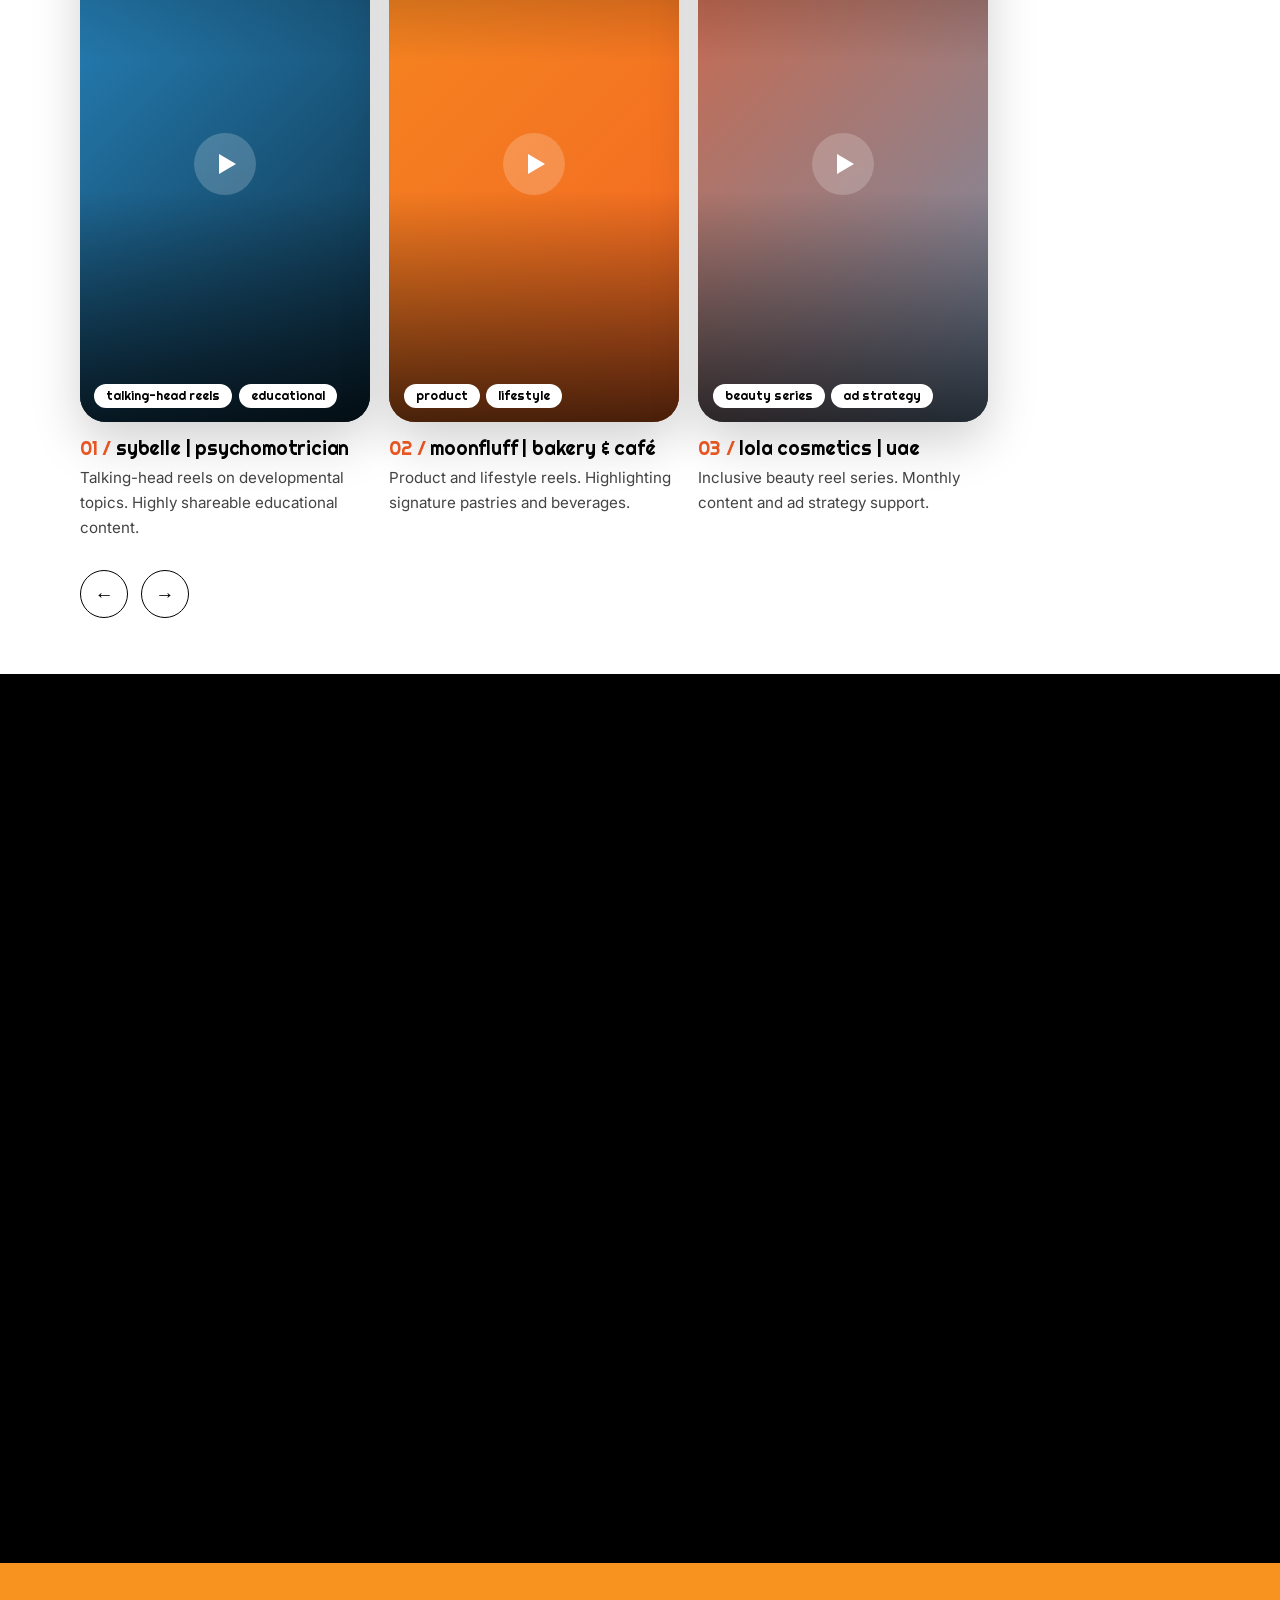
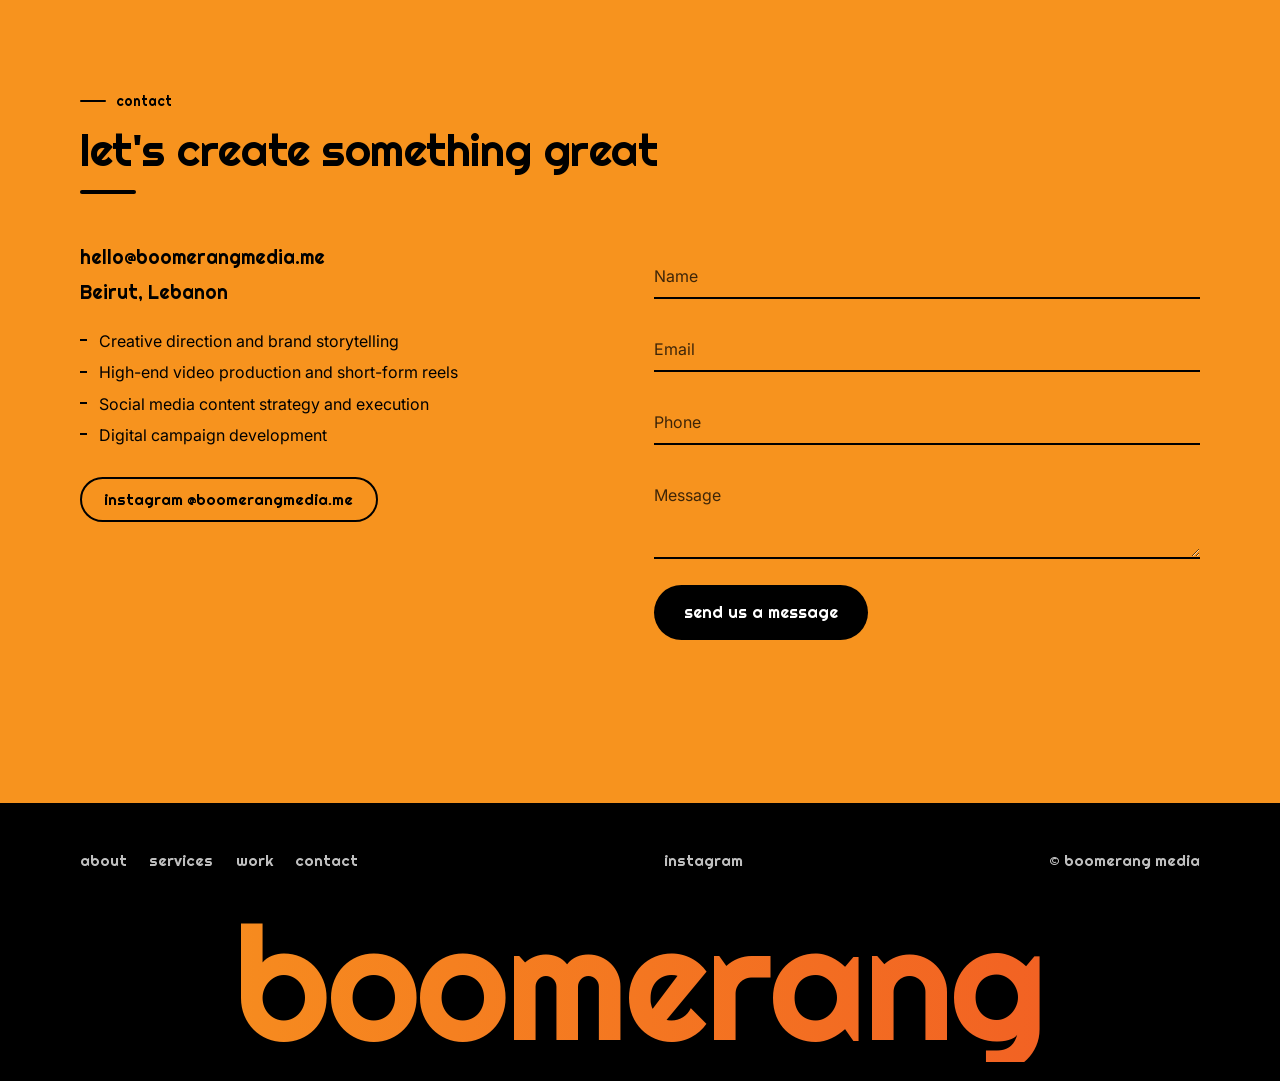
==== commit a9478e03: "Update index.html" ====
--- a/index.html
+++ b/index.html
@@ -81,7 +81,7 @@
 #menu .pill{margin-top:1.4rem;align-self:flex-start}
 @media(max-width:860px){.nl{display:none}#burger{display:block}}
 @media(min-width:861px){#menu{display:none}}
-.tick {display:none;}
+.tick {display:none !important;}
 /* hero */
 #hero{position:relative;min-height:100svh;display:flex;align-items:flex-end;overflow:hidden;padding:7.5rem 0 4.5rem;background:#000}
 .blob{position:absolute;border-radius:50%;filter:blur(70px);will-change:transform}
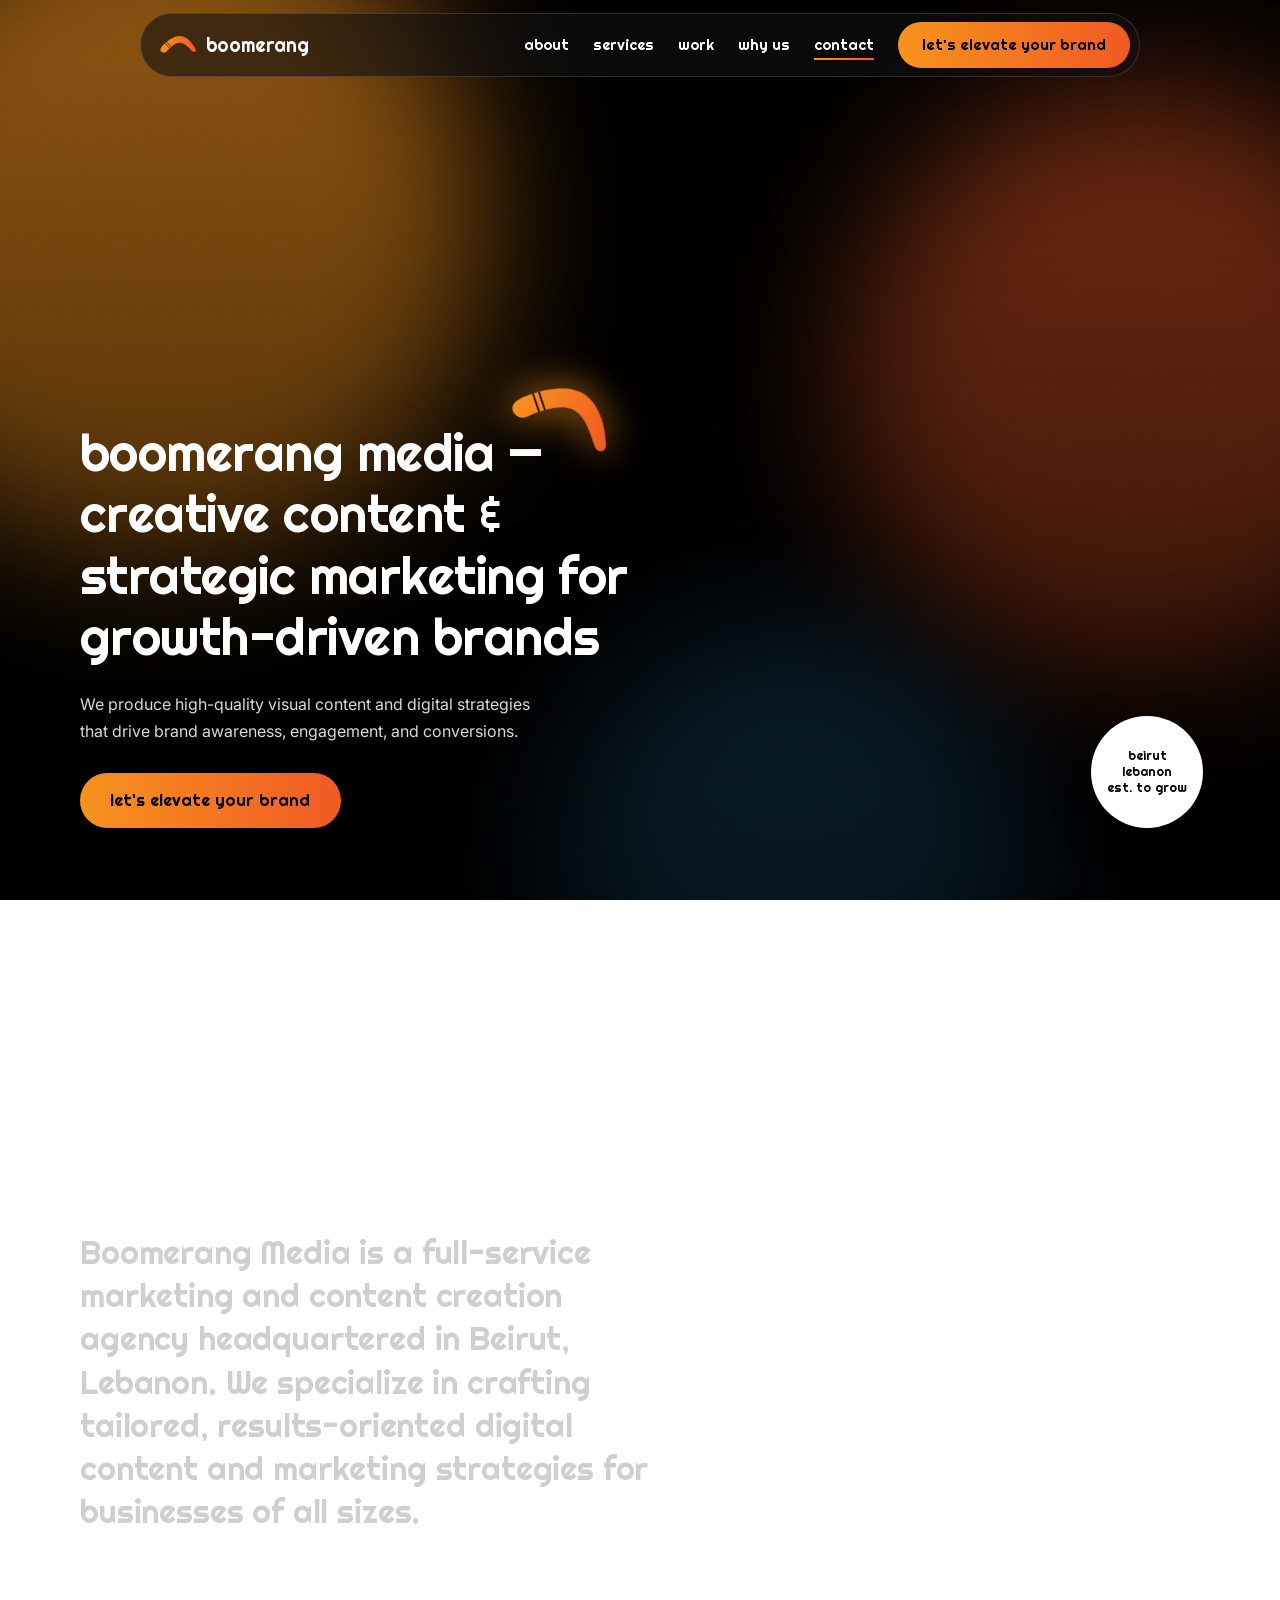
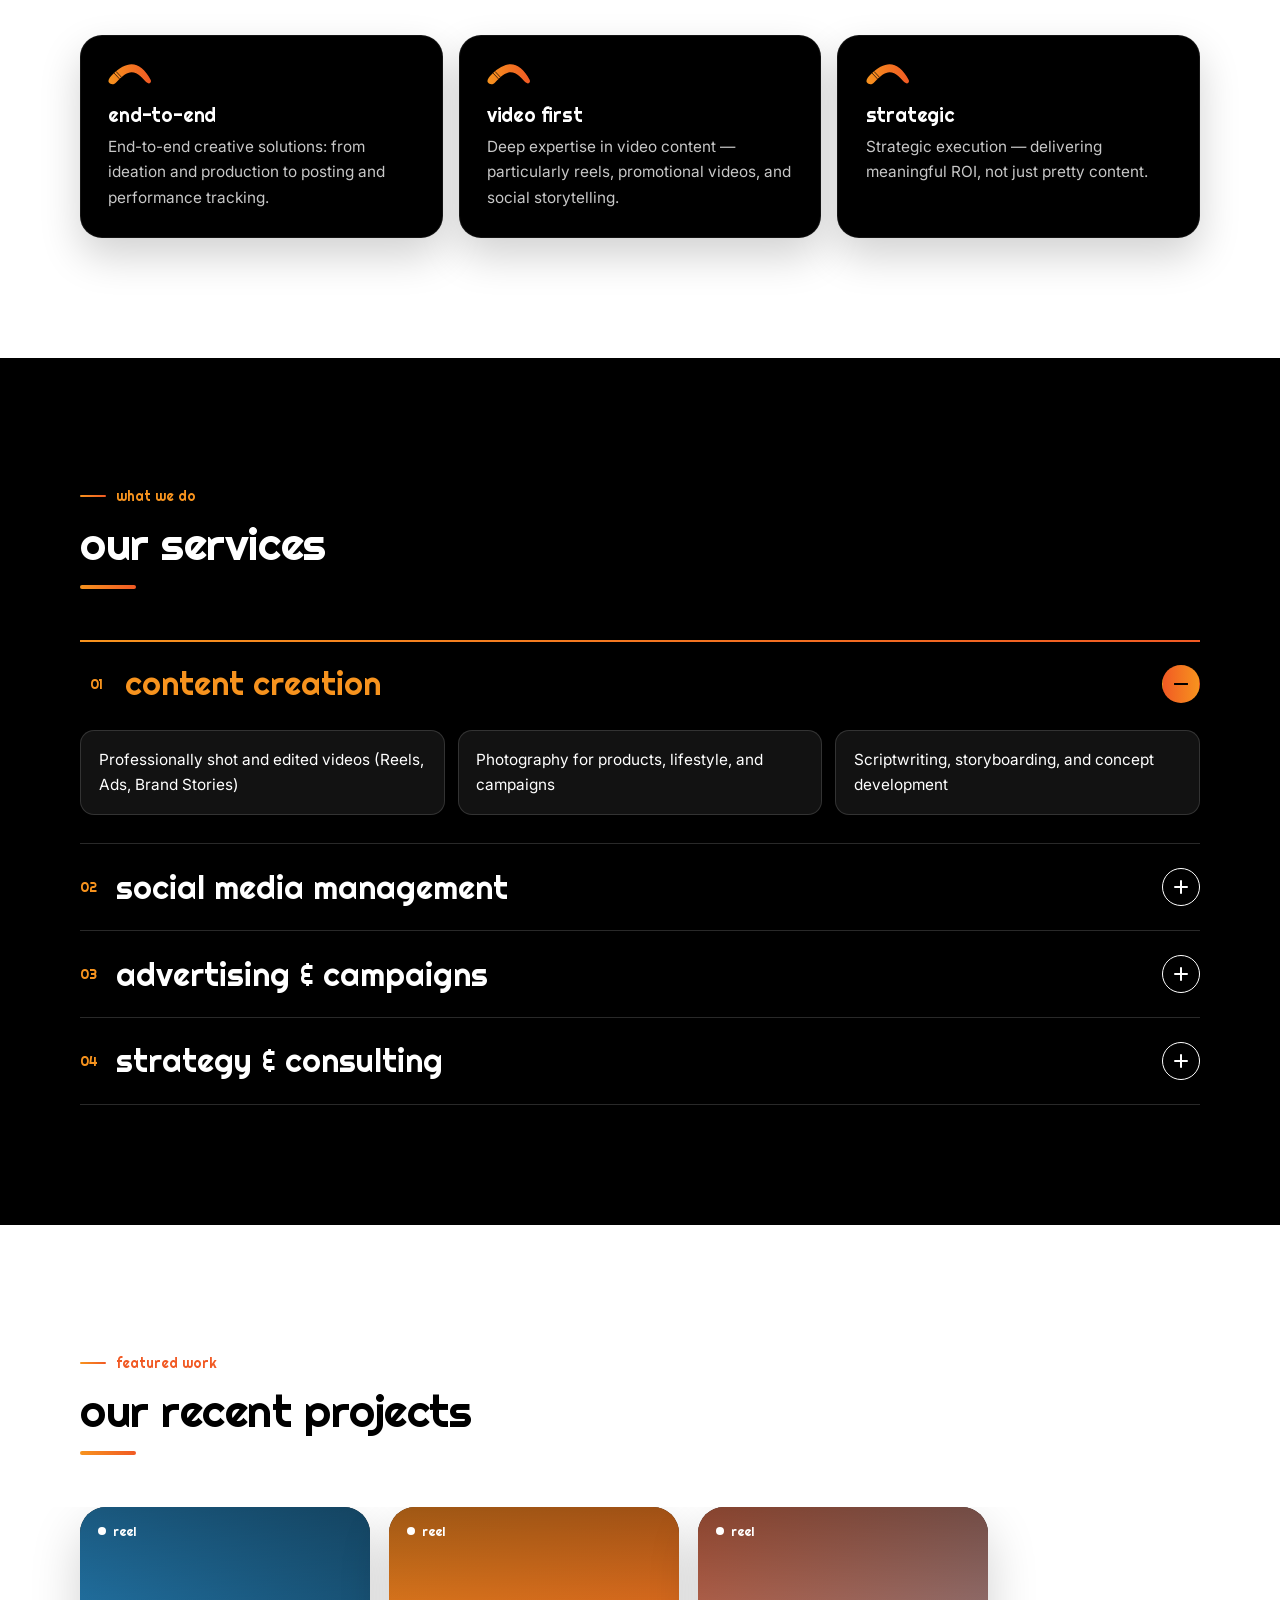
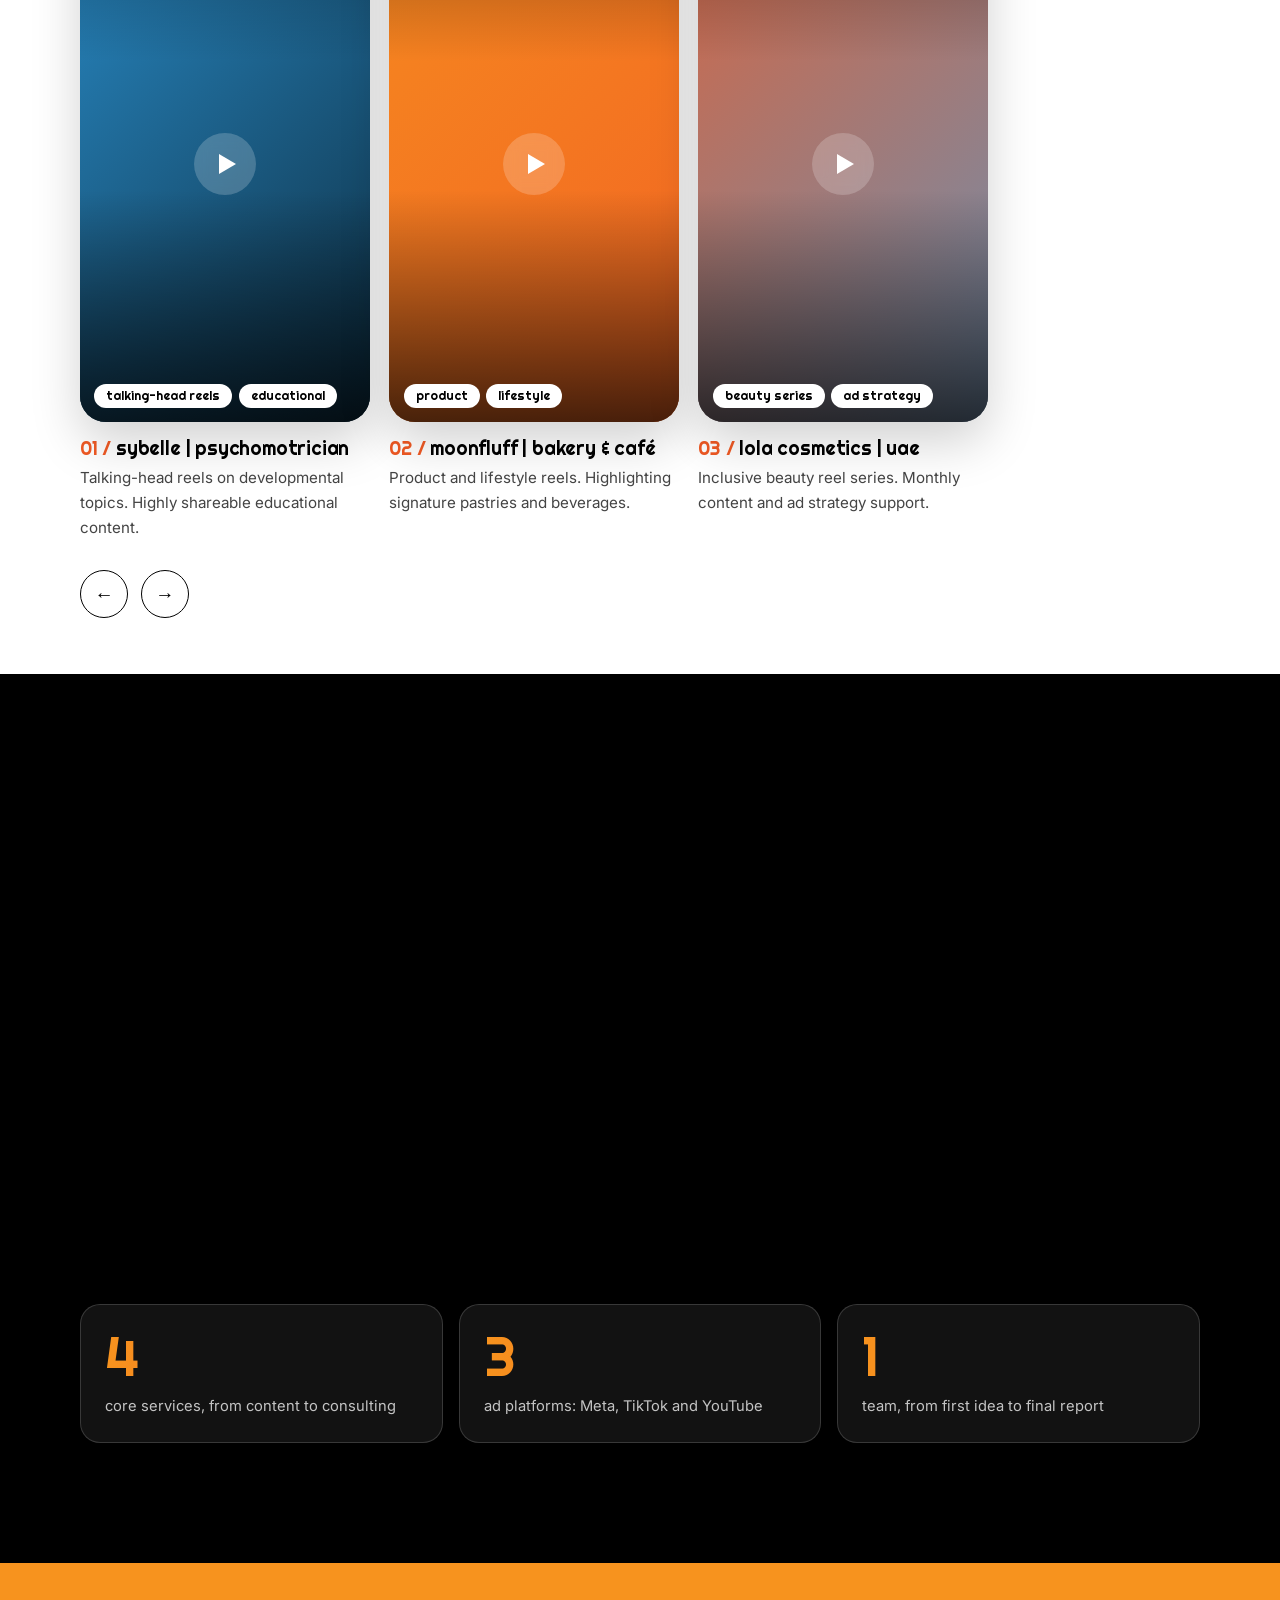
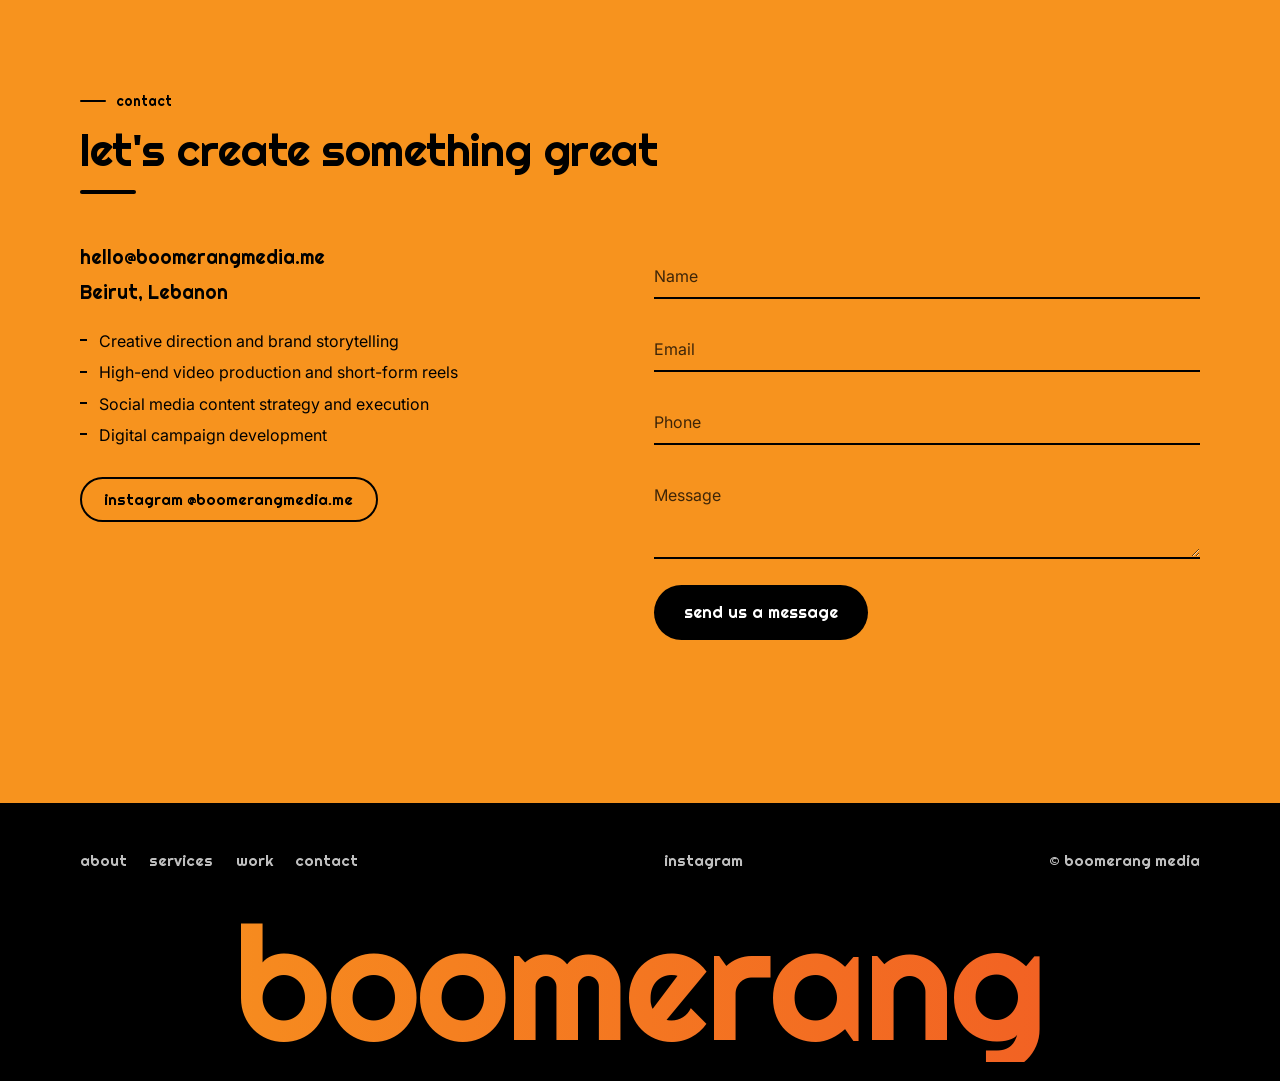
==== commit b7f06f1c: "Update index.html" ====
--- a/index.html
+++ b/index.html
@@ -259,7 +259,7 @@
 <div class="fly" id="fly" aria-hidden="true"><svg viewBox="0 0 220 120"><use href="#bm"/></svg></div>
 <div class="stick" aria-hidden="true">beirut<br>lebanon<br>est. to grow</div>
 <div class="wrap">
-<div class="wmi" aria-hidden="true"><svg viewBox="0 0 220 120"><use href="#bm"/></svg>boomerang media</div>
+<!-- <div class="wmi" aria-hidden="true"><svg viewBox="0 0 220 120"><use href="#bm"/></svg>boomerang media</div> -->
 <h1 id="h1">Boomerang Media — Creative Content & Strategic Marketing for Growth-Driven Brands</h1>
 <p class="sl">We produce high-quality visual content and digital strategies that drive brand awareness, engagement, and conversions.</p>
 <a href="#contact" class="pill lg mg hcta"><span>Let's Elevate Your Brand</span></a>
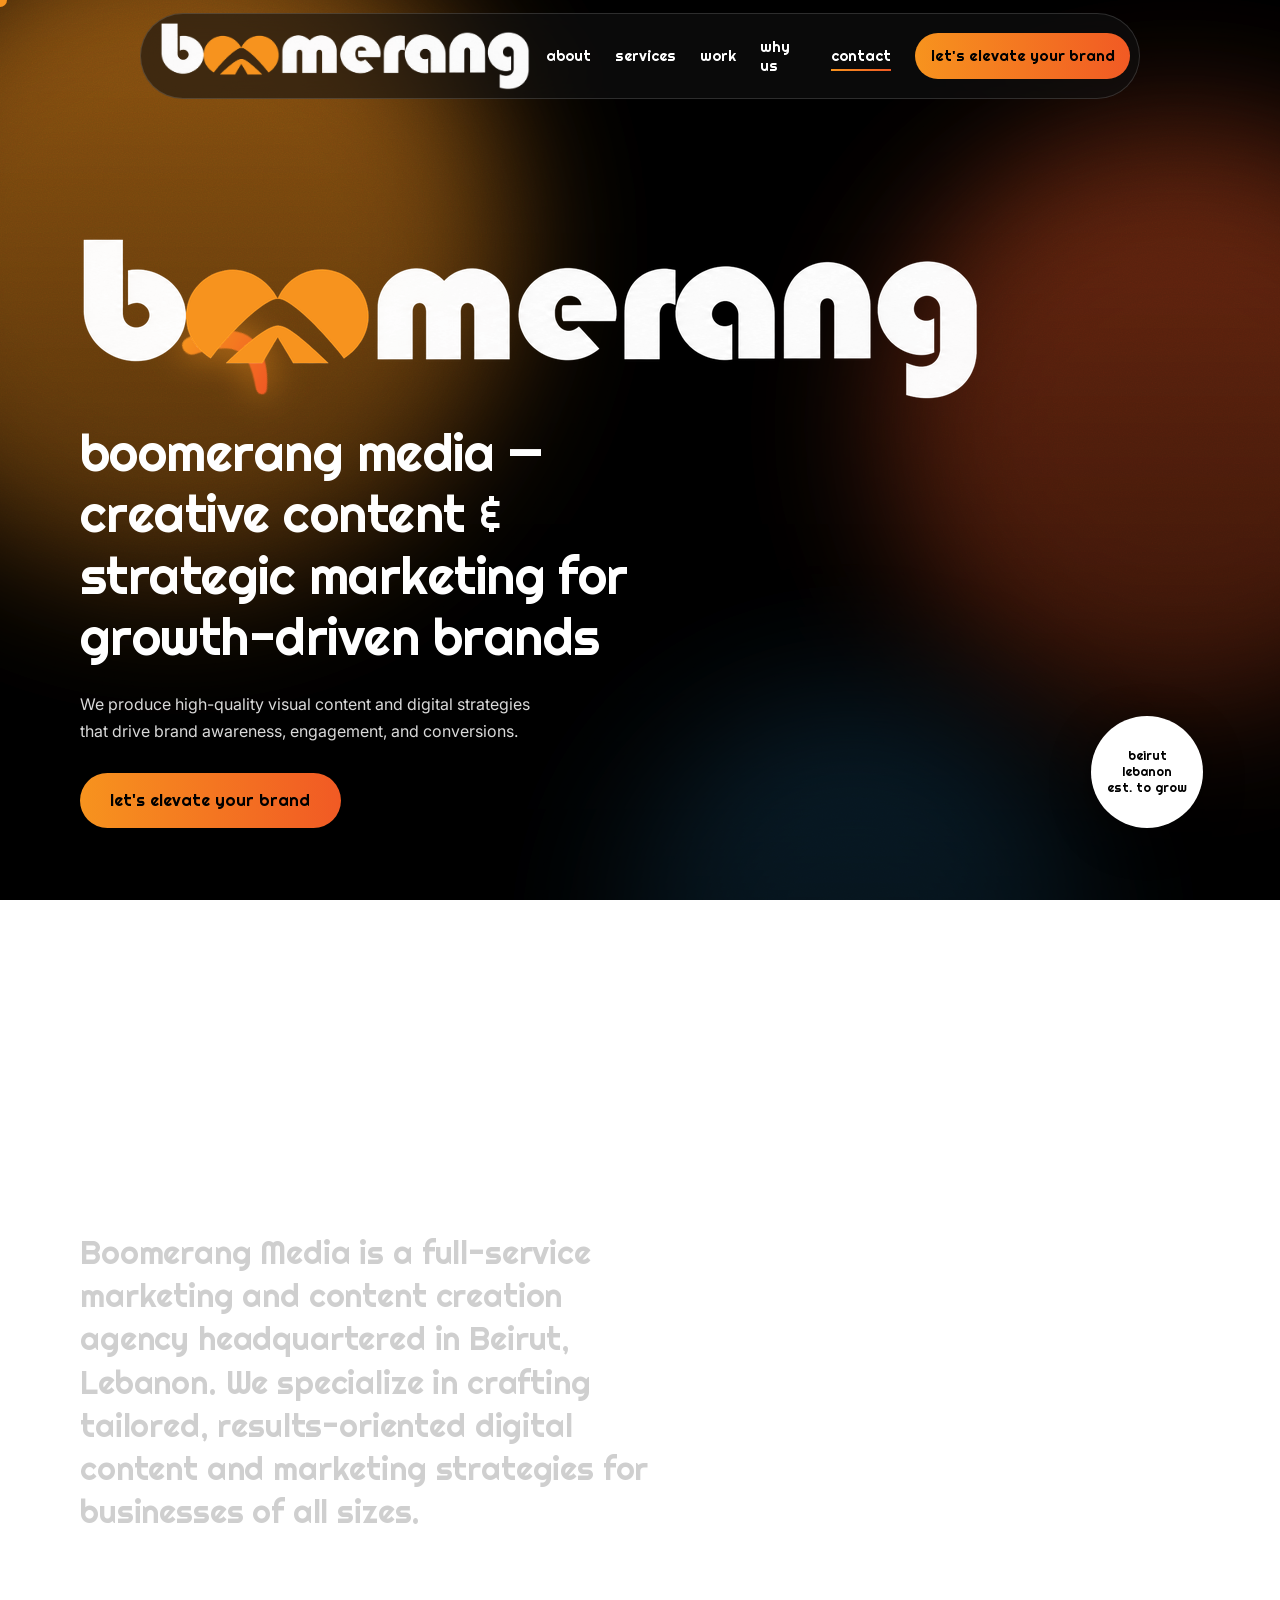
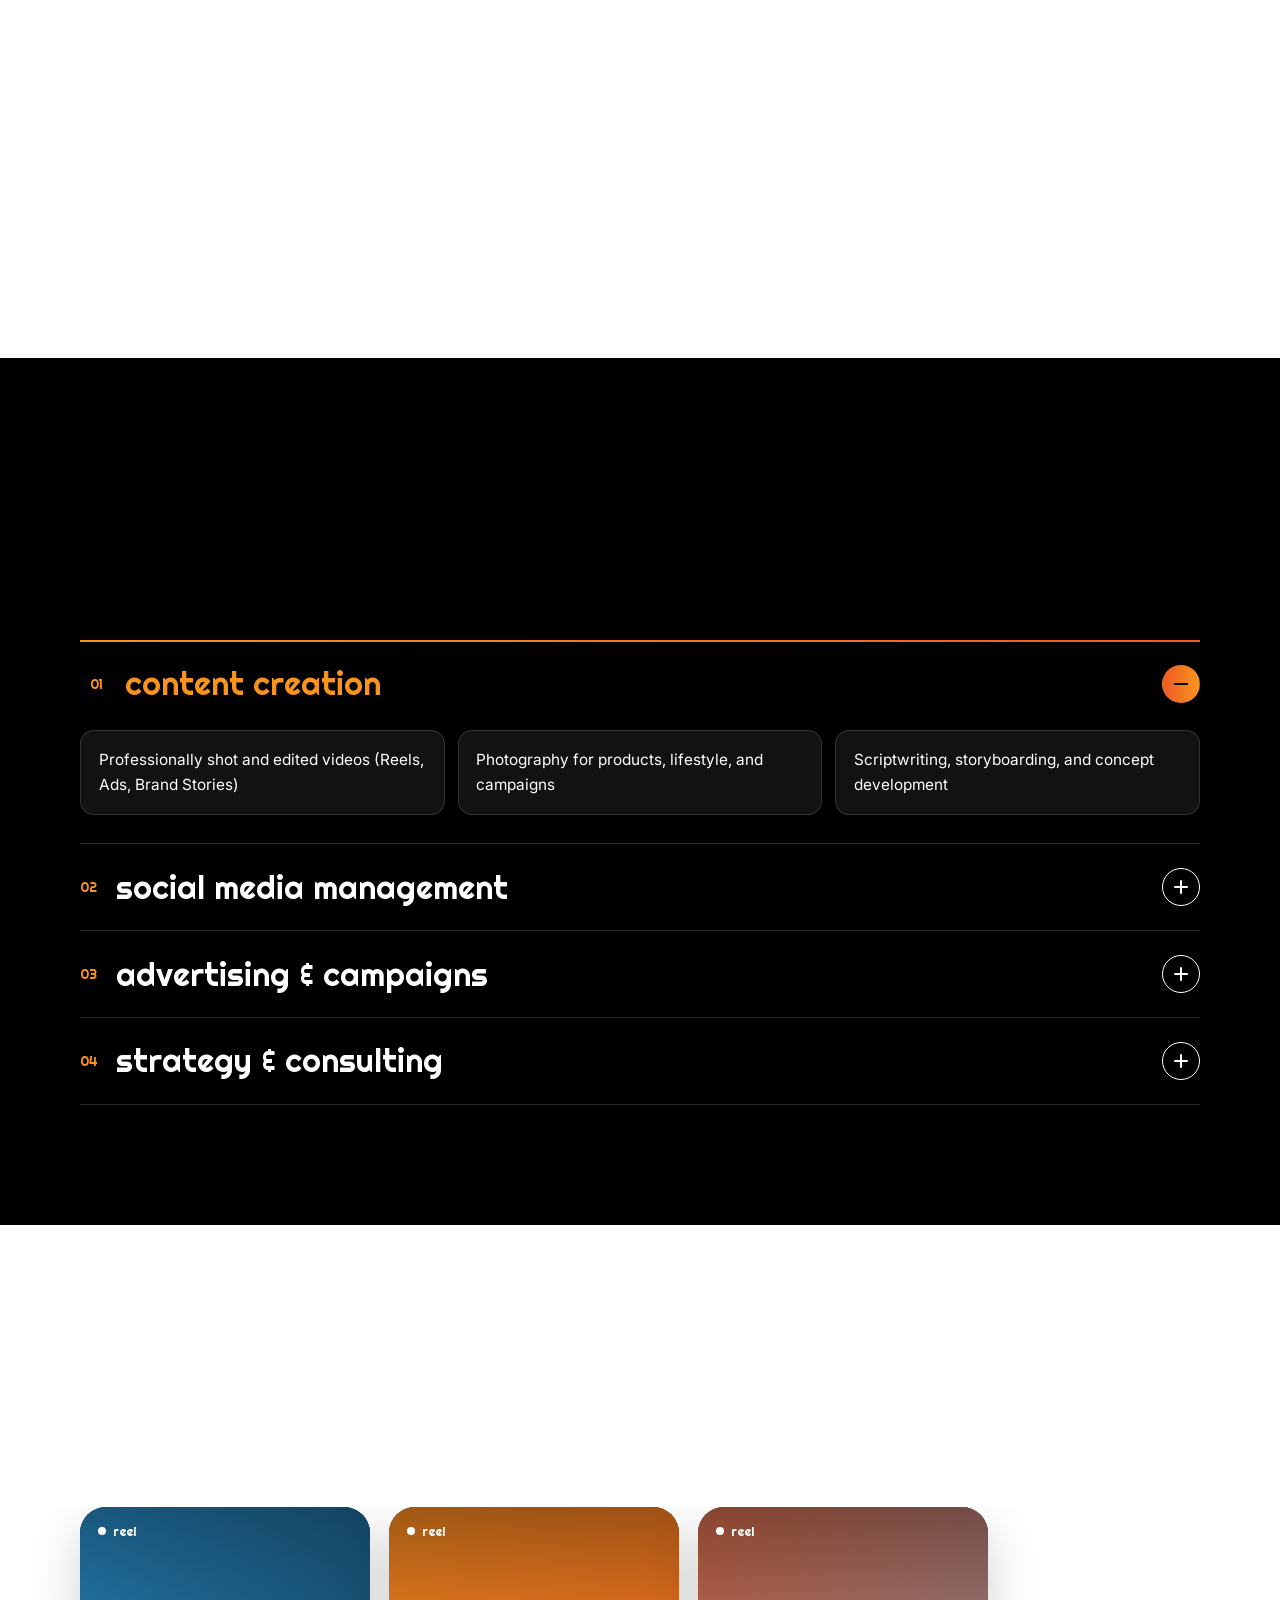
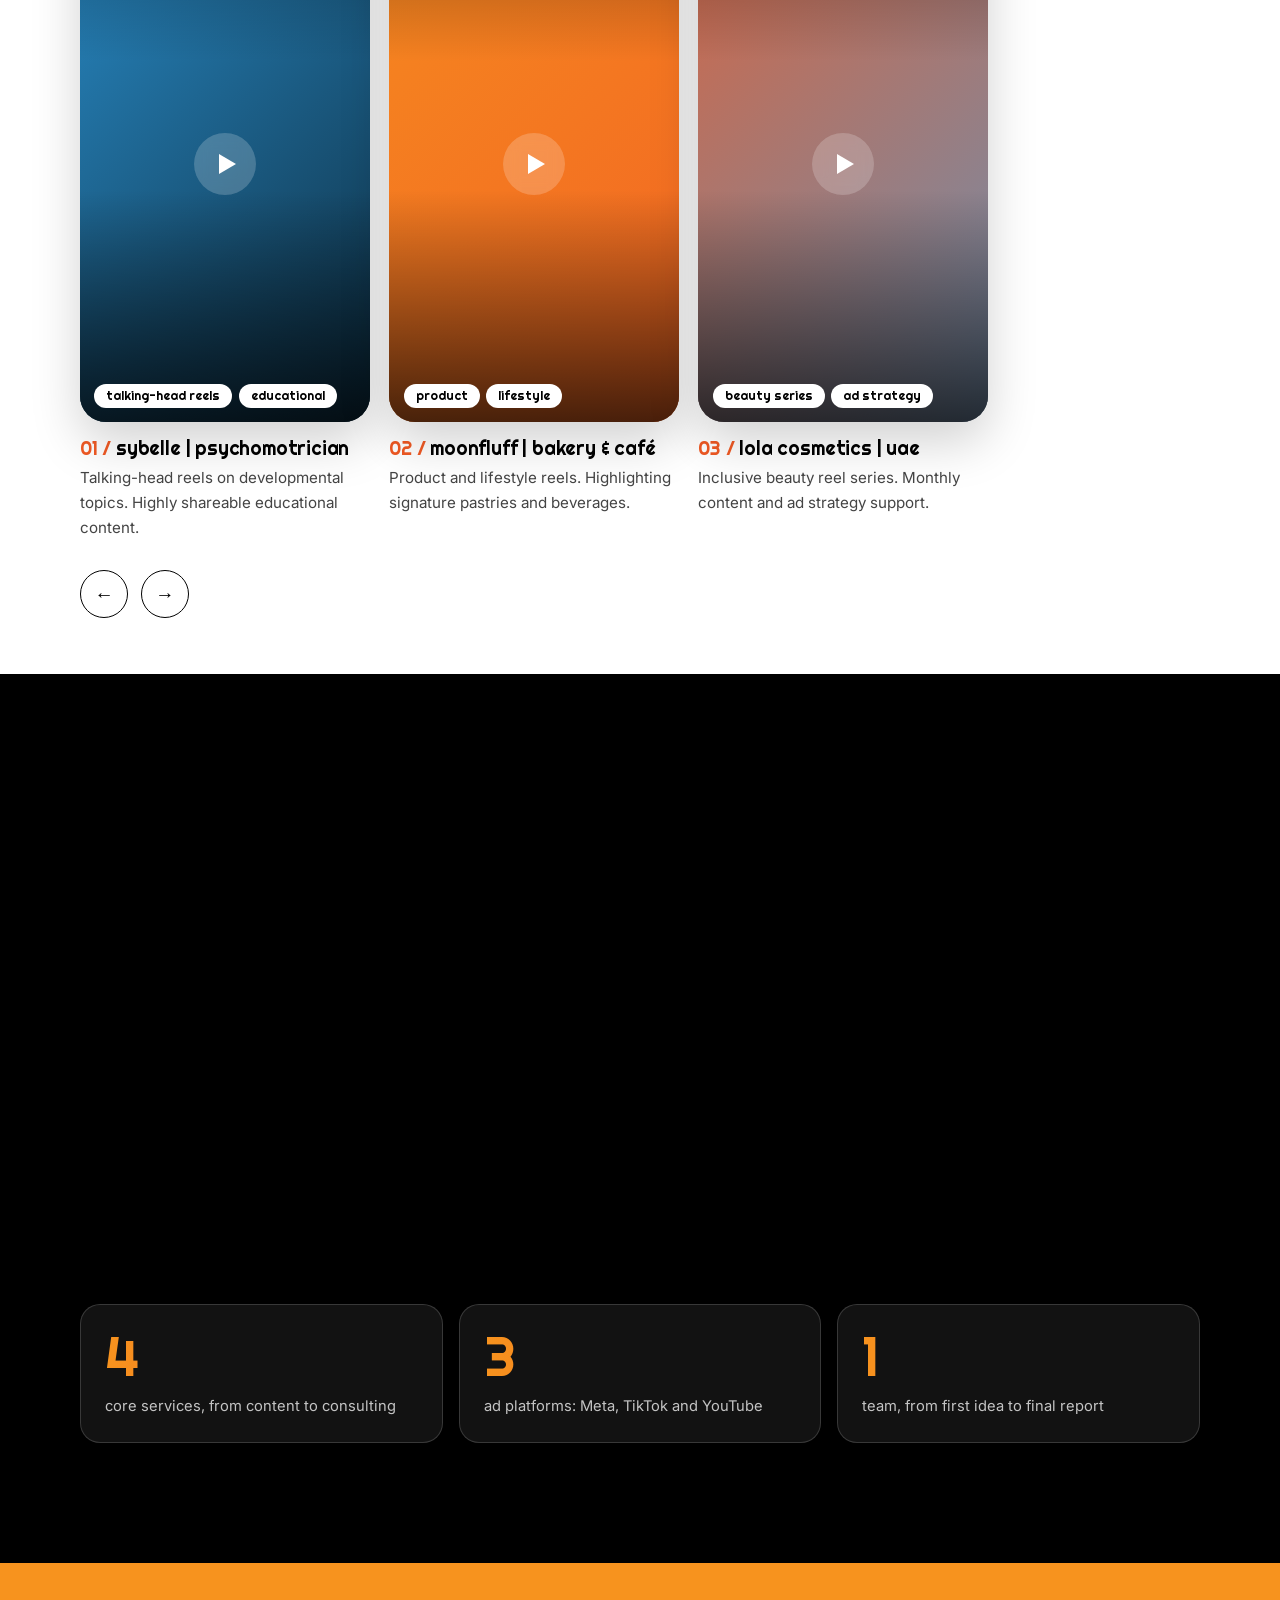
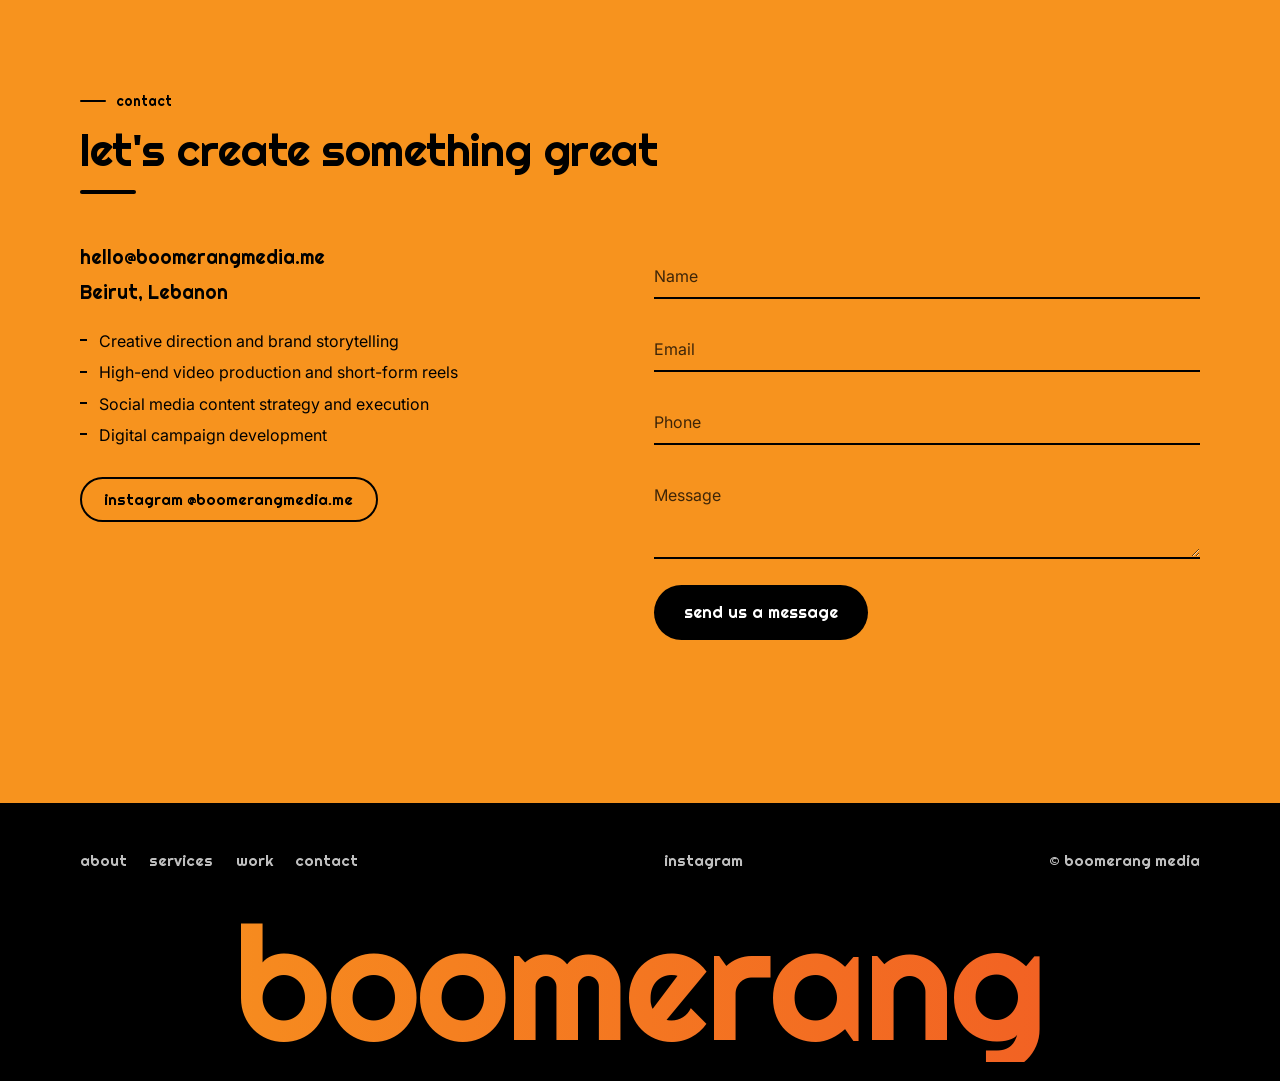
==== commit cff2d502: "Update index.html" ====
--- a/index.html
+++ b/index.html
@@ -245,7 +245,7 @@
 </defs></svg>
 
 <nav>
-<a href="#hero" class="logo" aria-label="Boomerang Media"><svg viewBox="0 0 220 120"><use href="#bm"/></svg>boomerang</a>
+<a href="#hero" class="logo" aria-label="Boomerang Media"><img src="[data-uri]" alt="Boomerang Media"></a>
 <div class="nl"><a href="#about">About</a><a href="#services">Services</a><a href="#work">Work</a><a href="#why">Why Us</a><a href="#contact">Contact</a><a href="#contact" class="pill mg"><span>Let's Elevate Your Brand</span></a></div>
 <button id="burger" aria-label="Open menu" aria-expanded="false"><i></i><i></i></button>
 </nav>
@@ -259,7 +259,7 @@
 <div class="fly" id="fly" aria-hidden="true"><svg viewBox="0 0 220 120"><use href="#bm"/></svg></div>
 <div class="stick" aria-hidden="true">beirut<br>lebanon<br>est. to grow</div>
 <div class="wrap">
-<!-- <div class="wmi" aria-hidden="true"><svg viewBox="0 0 220 120"><use href="#bm"/></svg>boomerang media</div> -->
+<img class="wmi" src="[data-uri]" alt="Boomerang">
 <h1 id="h1">Boomerang Media — Creative Content & Strategic Marketing for Growth-Driven Brands</h1>
 <p class="sl">We produce high-quality visual content and digital strategies that drive brand awareness, engagement, and conversions.</p>
 <a href="#contact" class="pill lg mg hcta"><span>Let's Elevate Your Brand</span></a>
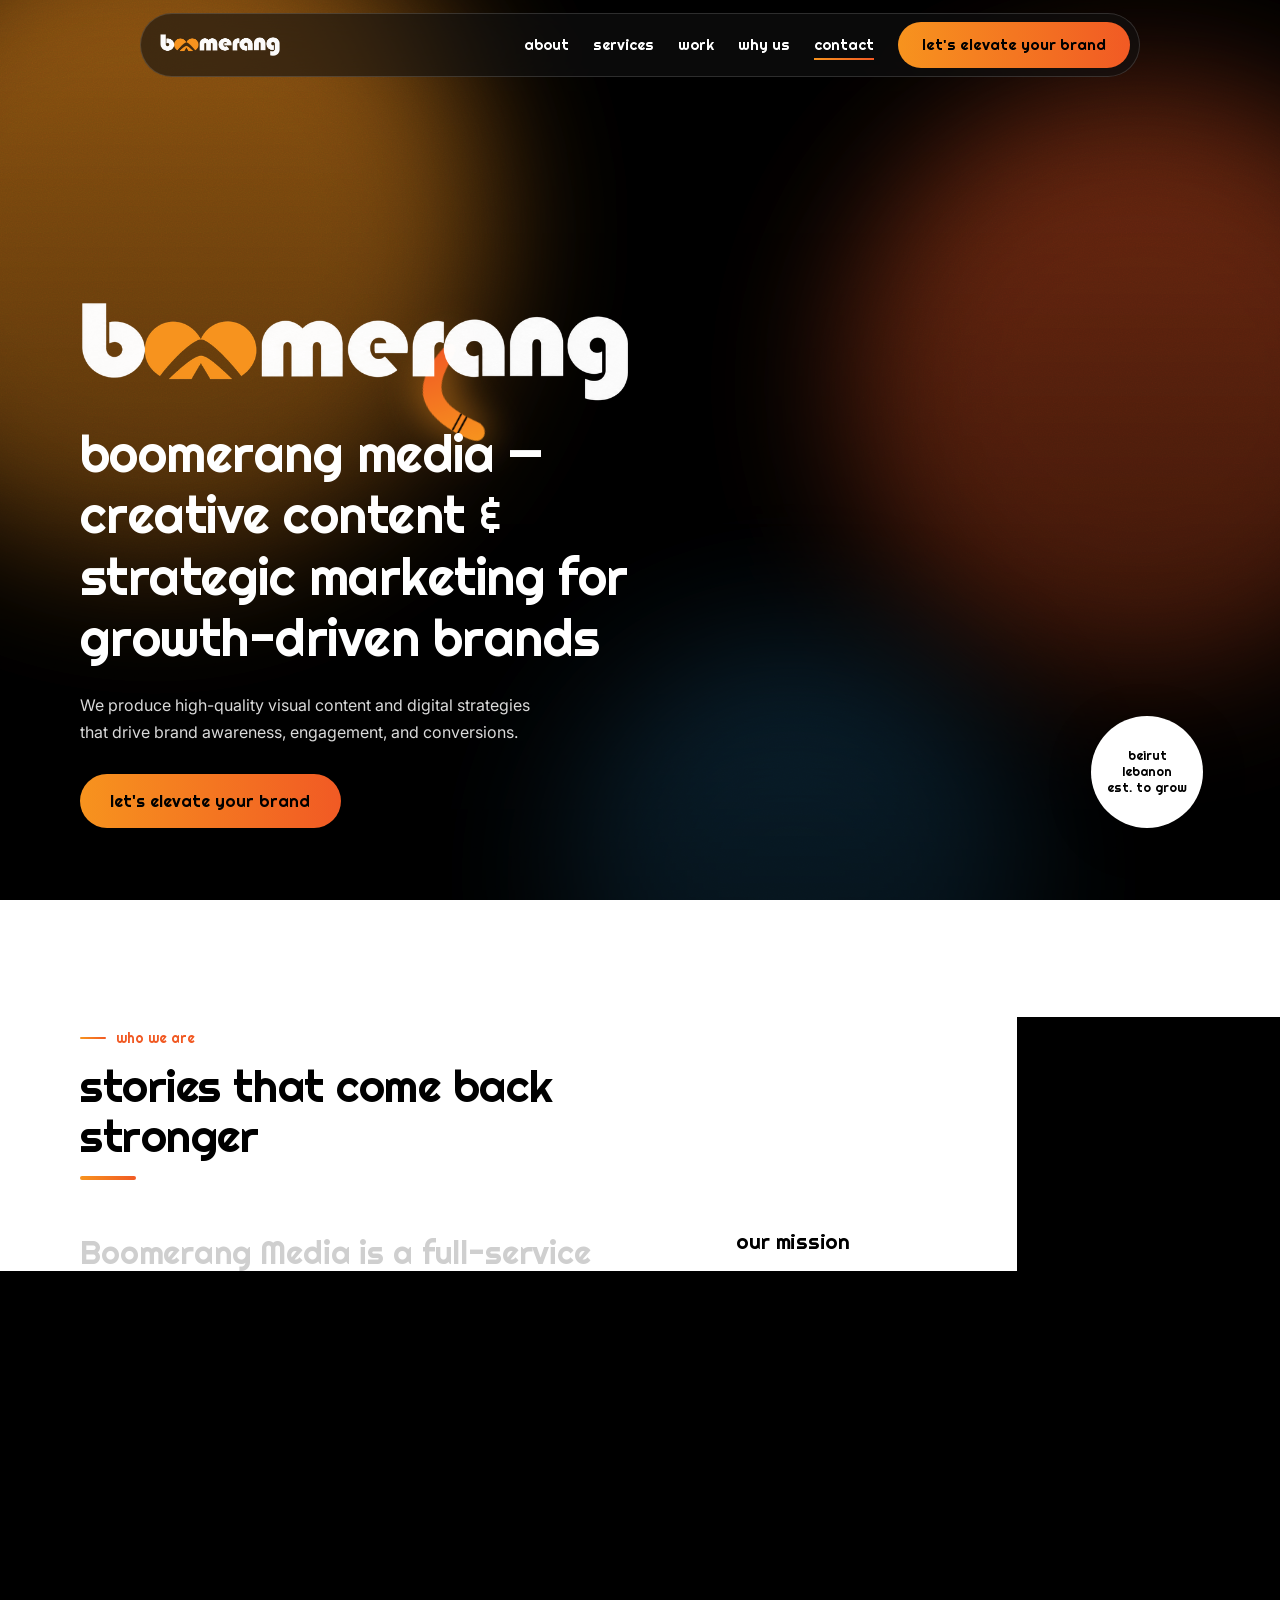
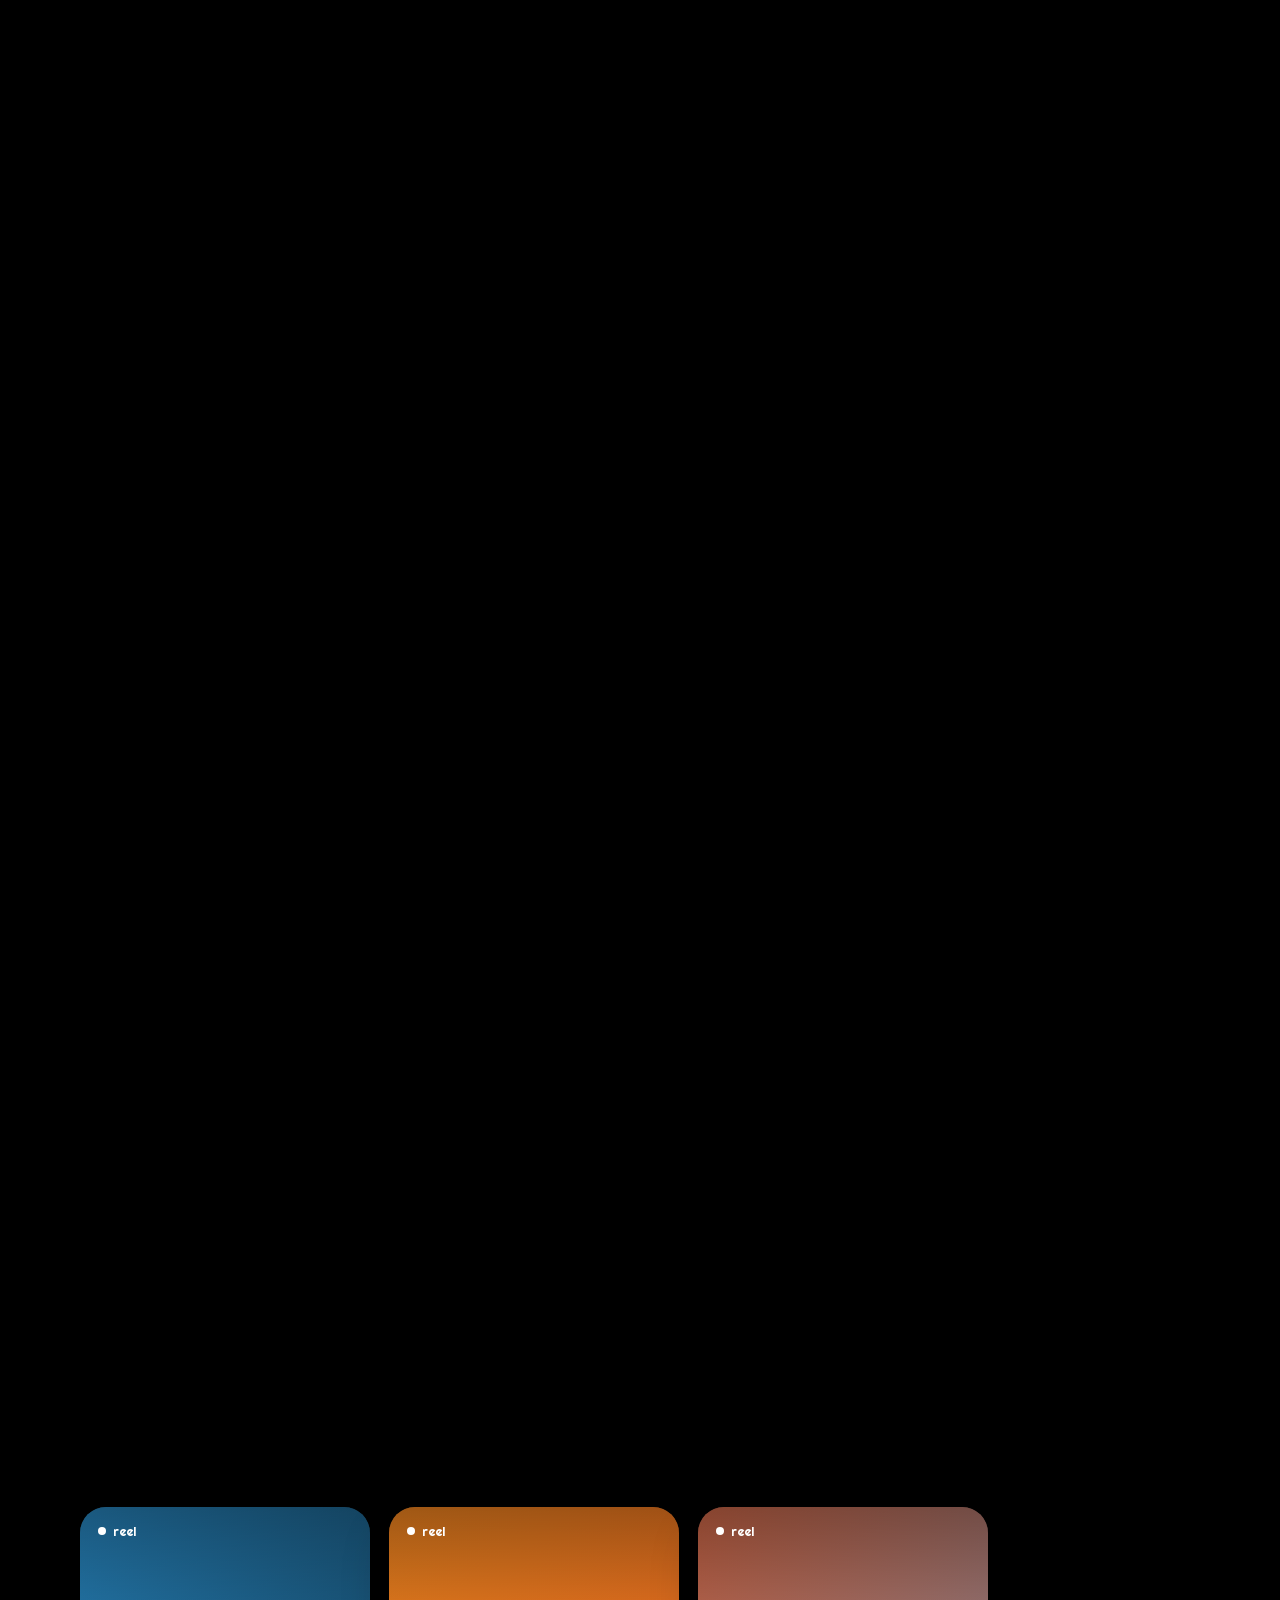
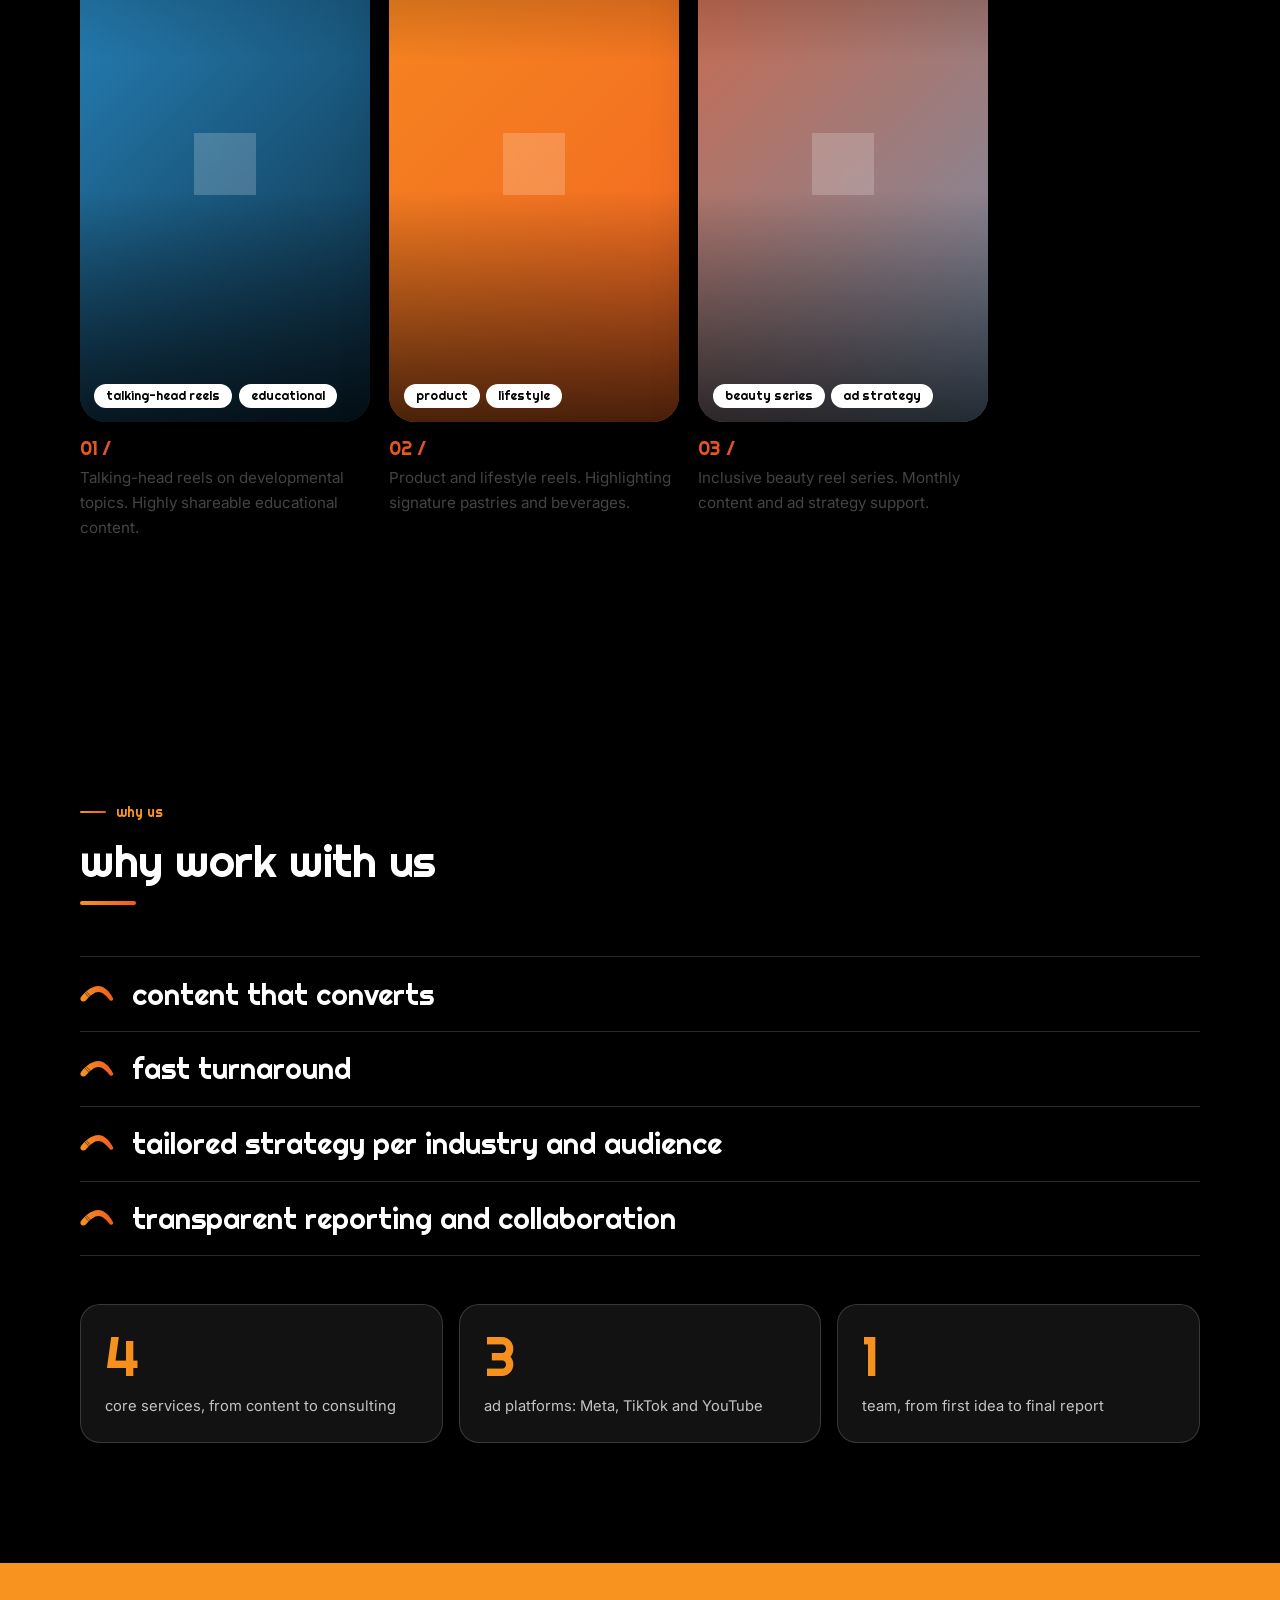
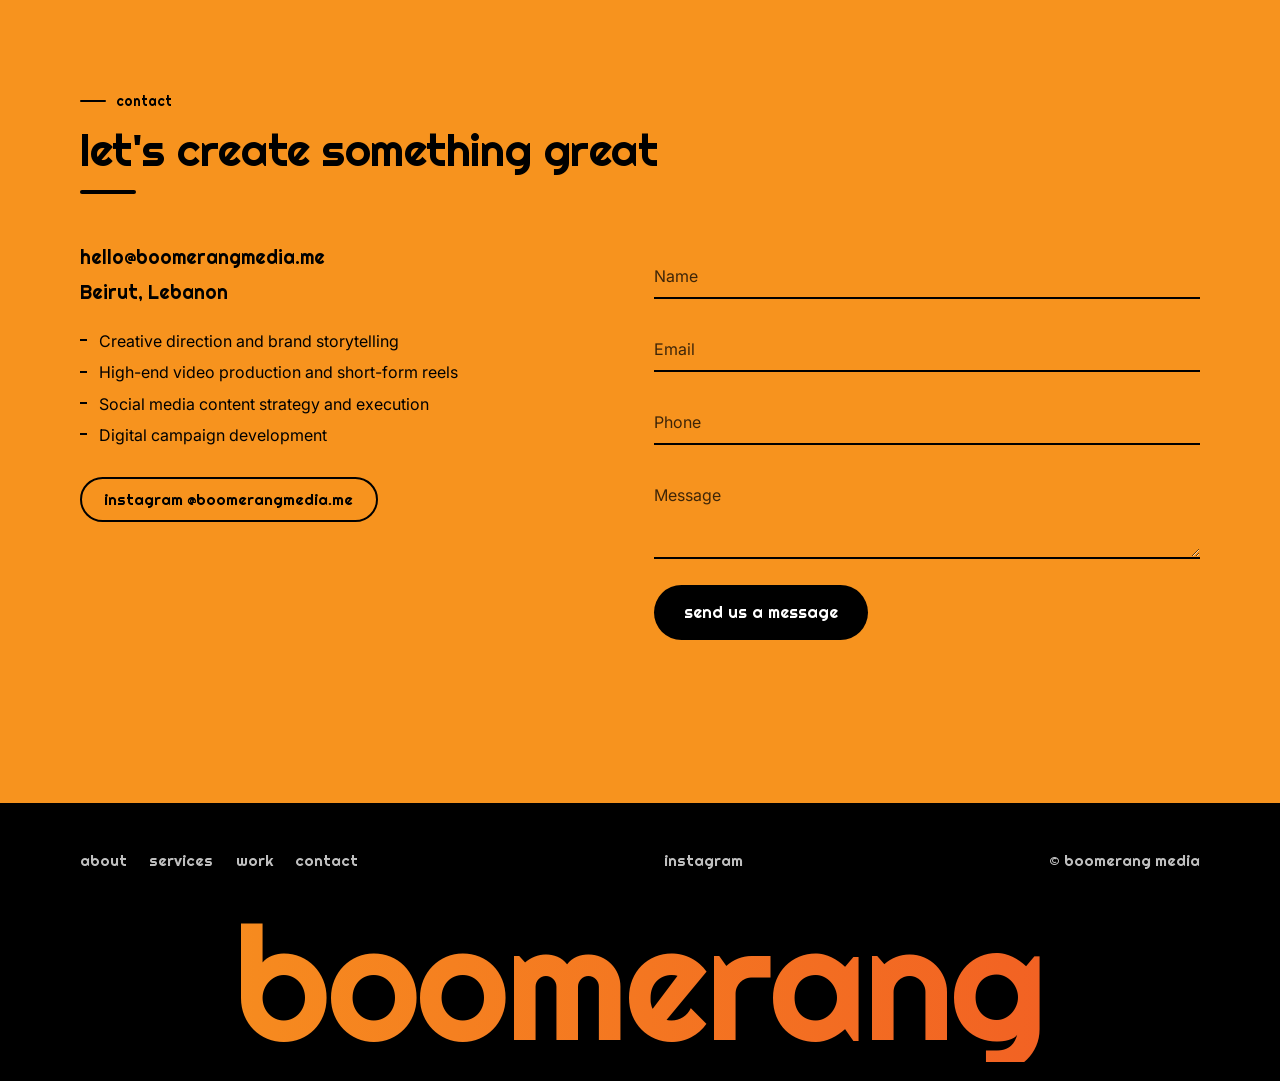
==== commit 83e9c65e: "Update index.html" ====
--- a/index.html
+++ b/index.html
@@ -20,6 +20,12 @@
   --line:rgba(255,255,255,.16);
 }
 *,*::before,*::after{box-sizing:border-box;margin:0;padding:0}
+  a.logo img {
+    width: 120px;
+}
+  header#hero .wrap img {
+    width: 550px;
+}
 html{scroll-behavior:smooth;scroll-padding-top:5rem;-webkit-text-size-adjust:100%;scrollbar-color:var(--r) #000}
 body{background:var(--k);color:var(--w);font:400 1rem/1.65 var(--t);font-synthesis:none;overflow-x:hidden;-webkit-font-smoothing:antialiased;padding-bottom:env(safe-area-inset-bottom,0px);animation:pagein .9s both}
 @keyframes pagein{from{opacity:0}}
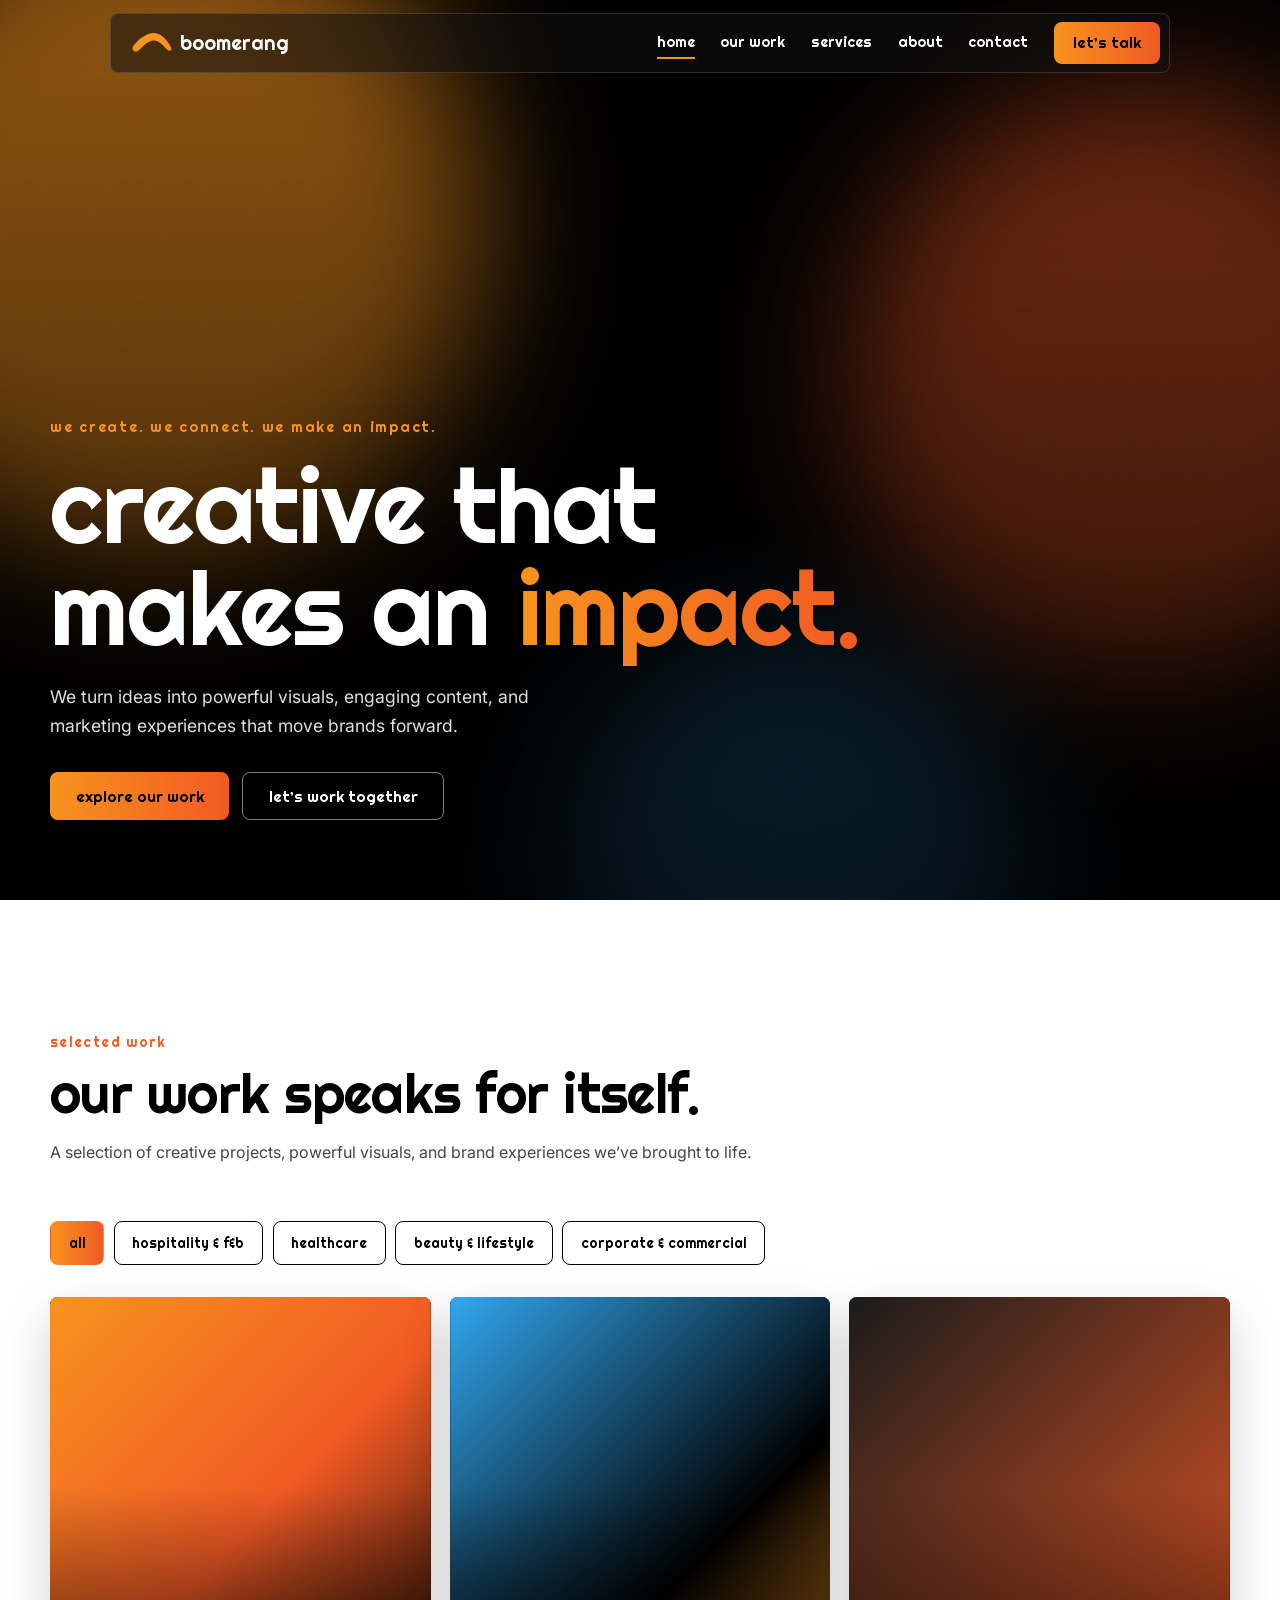
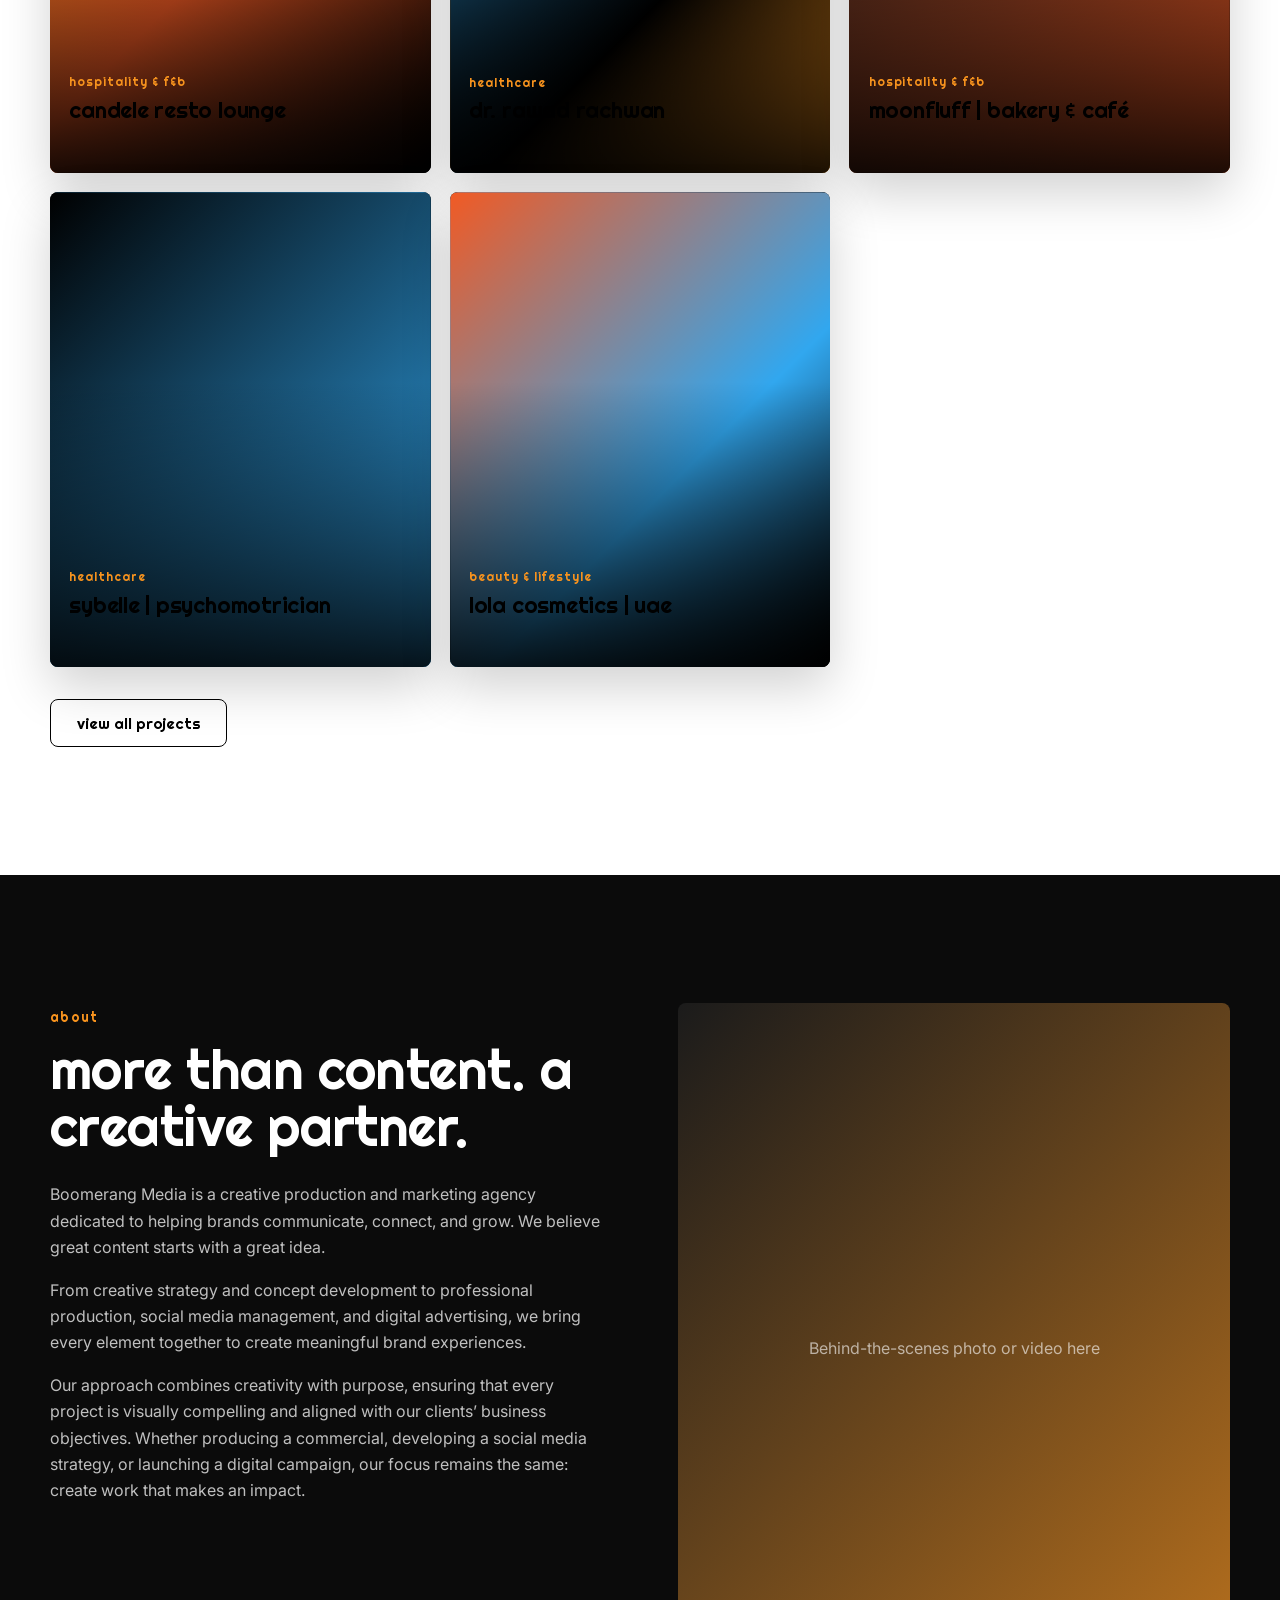
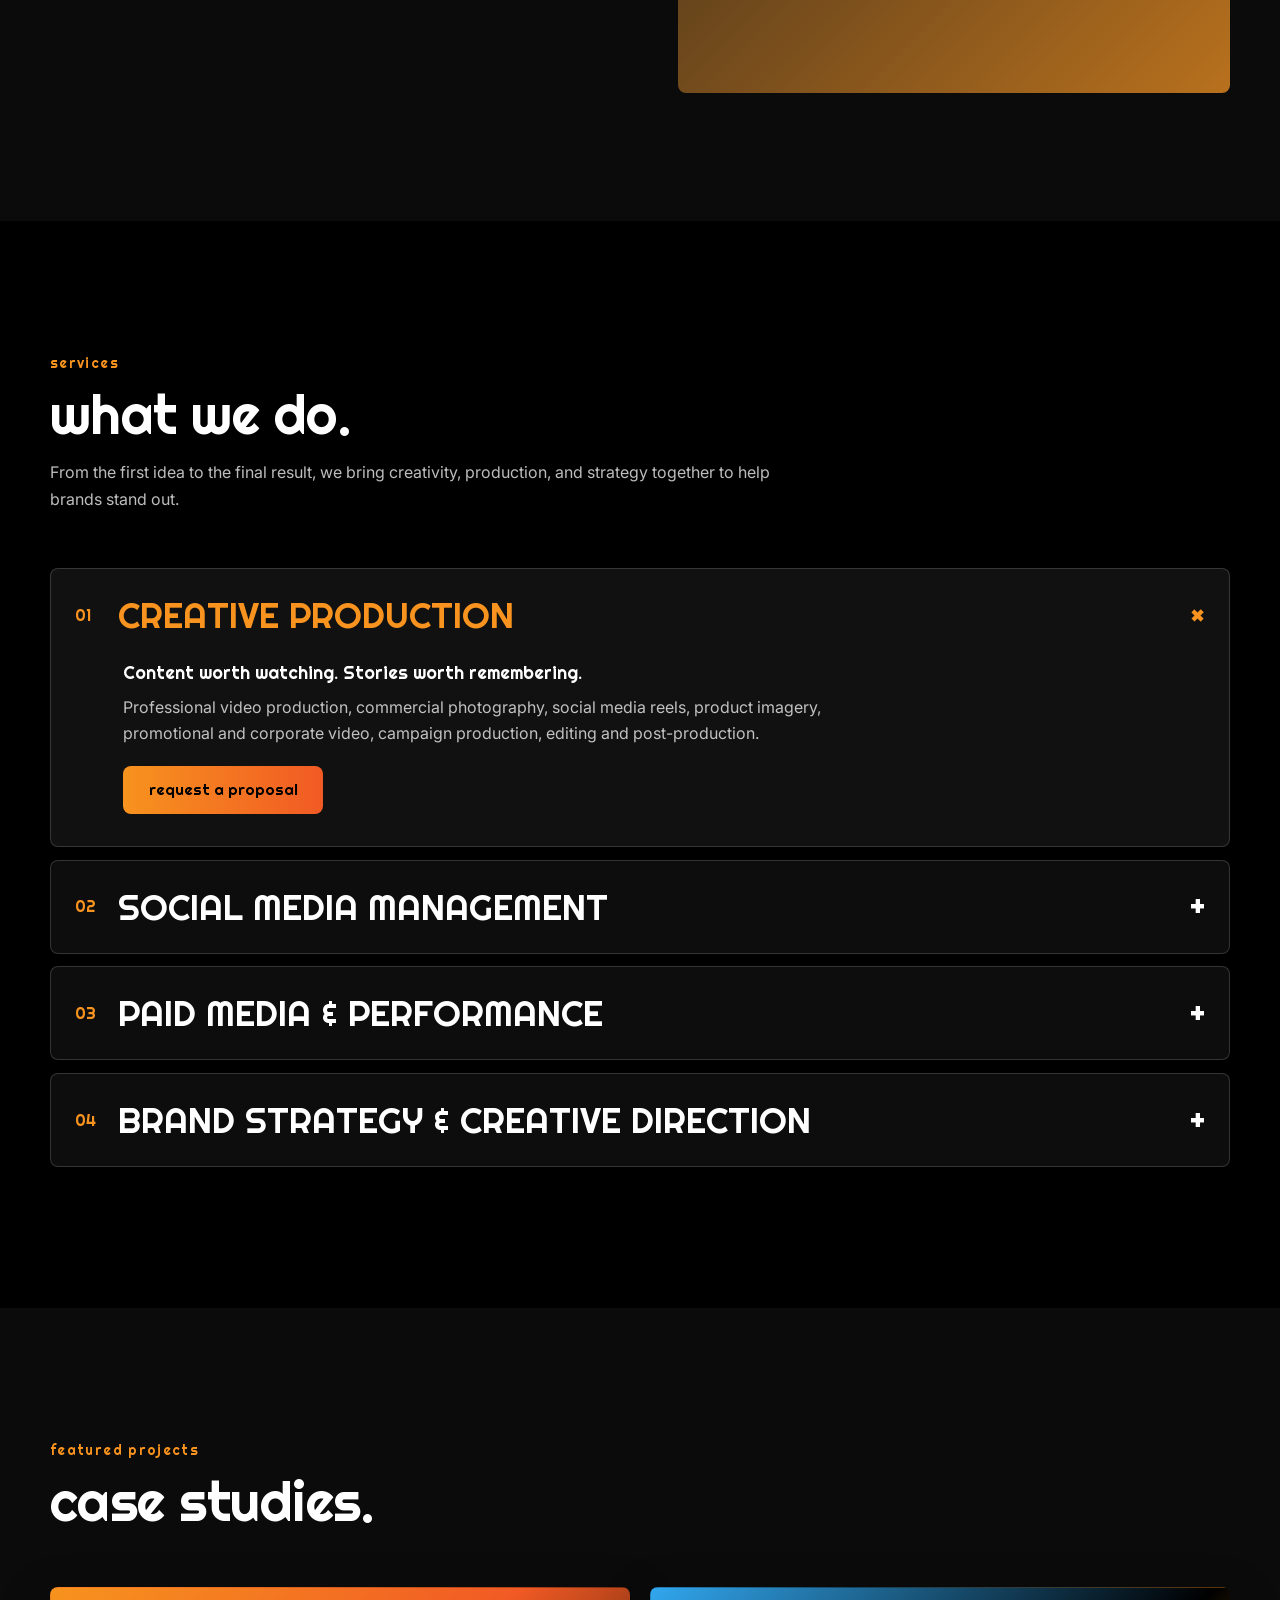
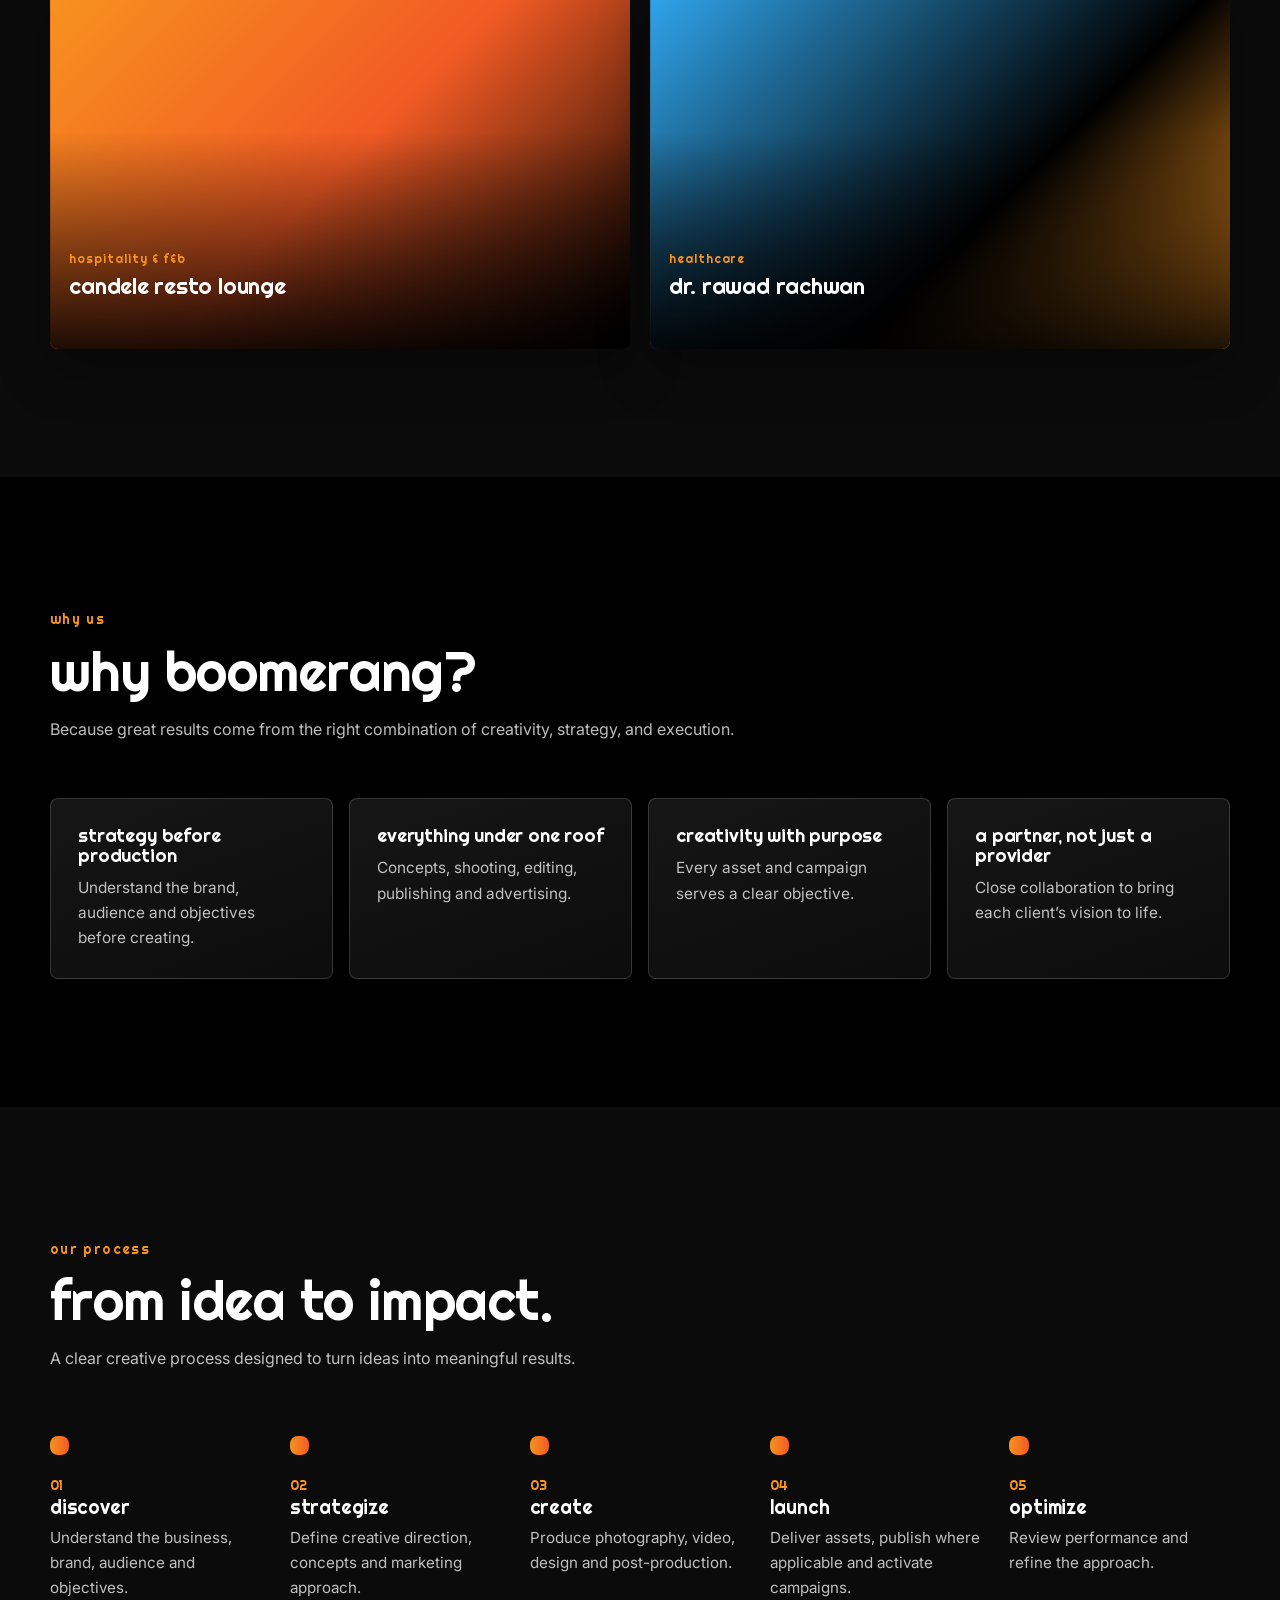
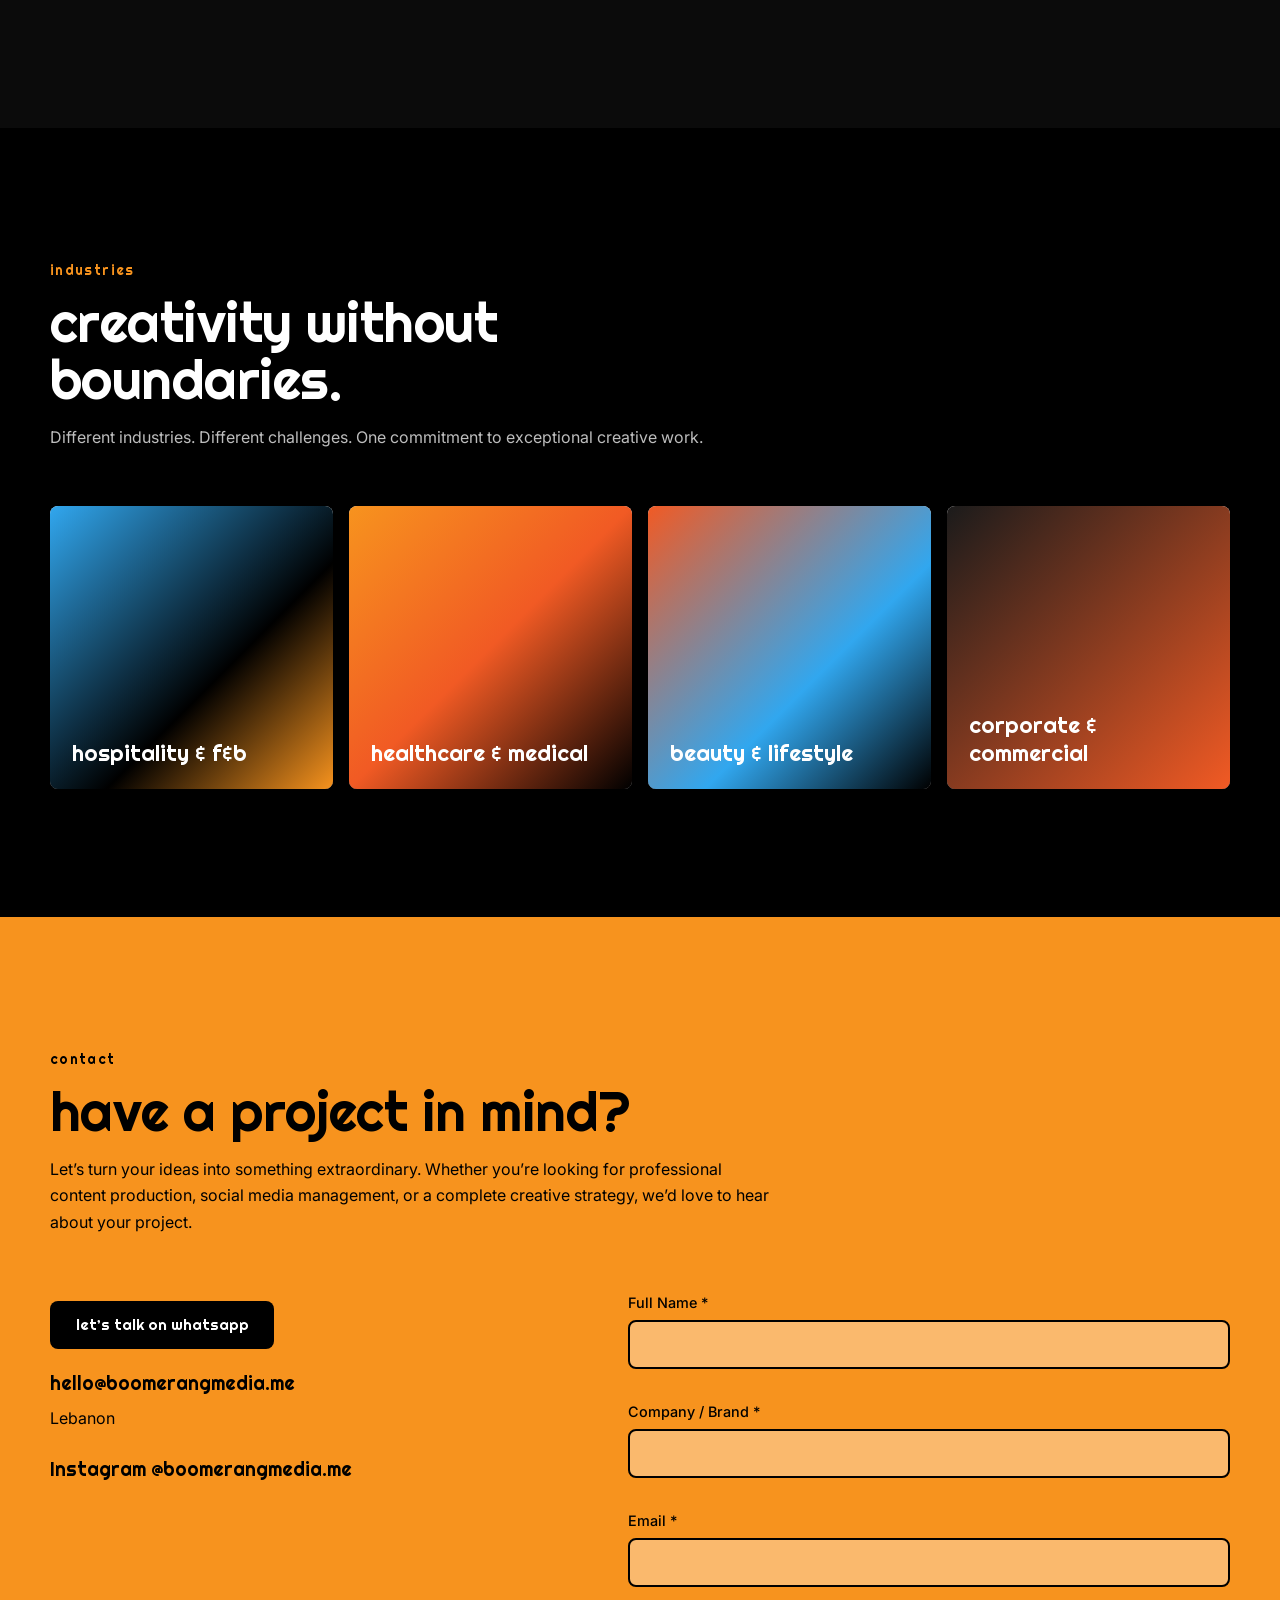
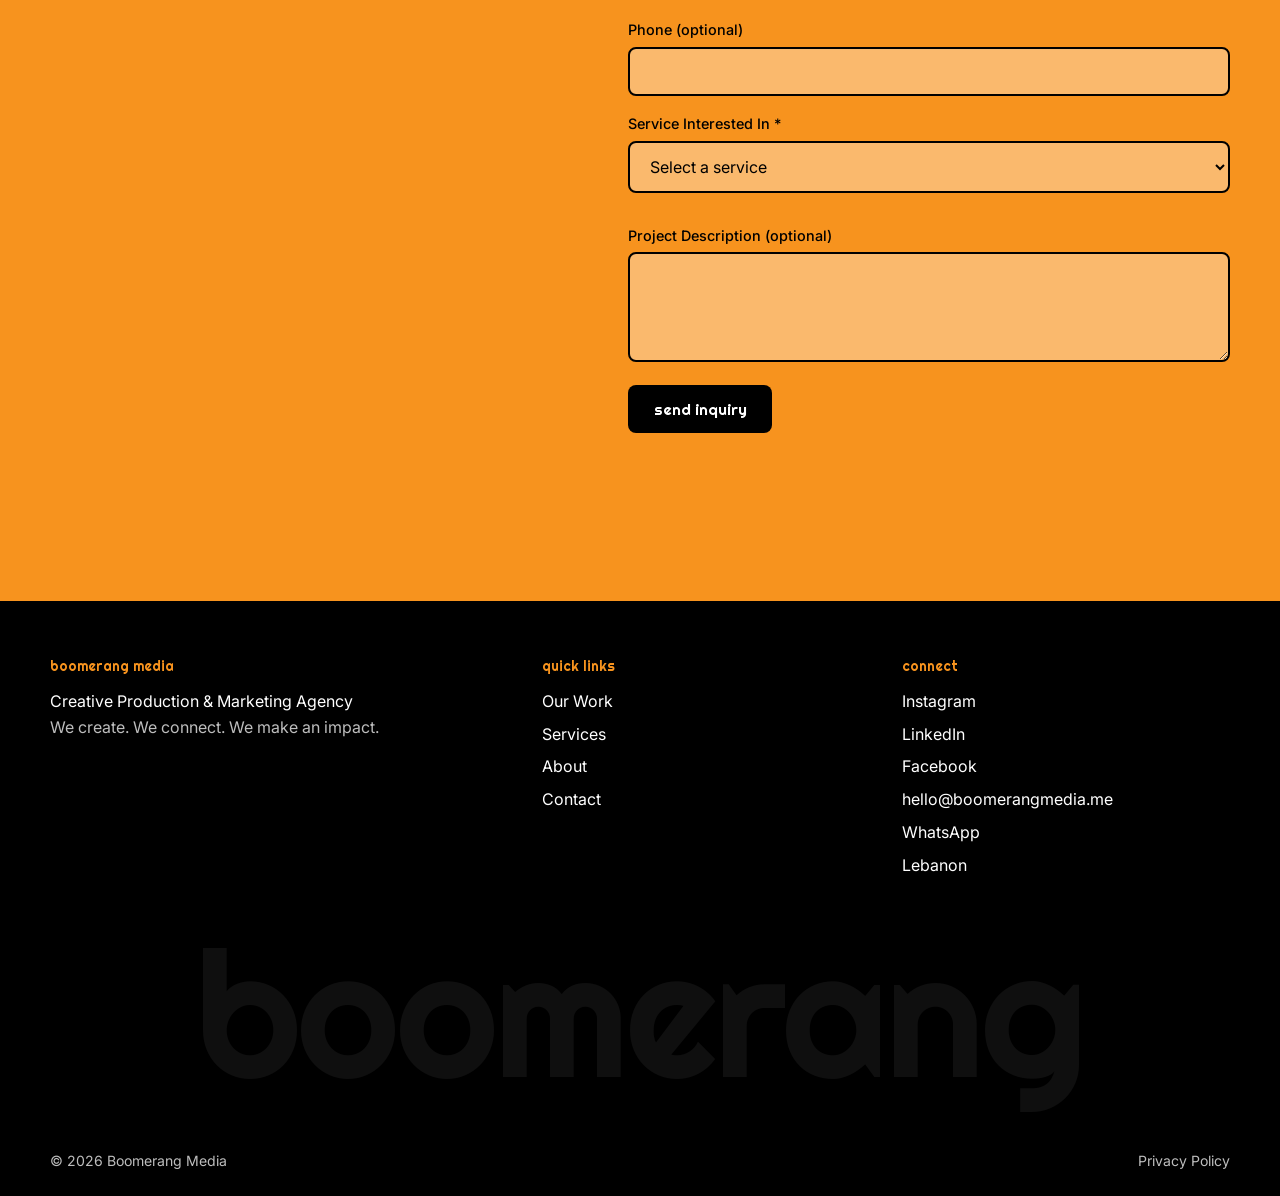
==== commit 03f74428: "Update index.html" ====
--- a/index.html
+++ b/index.html
@@ -3,503 +3,351 @@
 <head>
 <meta charset="utf-8">
 <meta name="viewport" content="width=device-width, initial-scale=1, viewport-fit=cover">
-<title>Boomerang Media | Creative Content & Strategic Marketing</title>
-<meta name="description" content="Boomerang Media is a full-service marketing and content creation agency in Beirut, Lebanon.">
-<meta property="og:title" content="Boomerang Media">
-<meta property="og:description" content="Creative content and strategic marketing for growth-driven brands.">
+<title>Boomerang Media | Creative Production & Marketing Agency in Lebanon</title>
+<meta name="description" content="Boomerang Media is a creative production and marketing agency in Lebanon specializing in video production, photography, social media management, and digital advertising.">
+<link rel="canonical" href="https://www.boomerangmedia.me/">
+<meta property="og:type" content="website">
+<meta property="og:title" content="Boomerang Media | Creative Production & Marketing Agency in Lebanon">
+<meta property="og:description" content="We create. We connect. We make an impact.">
+<meta property="og:url" content="https://www.boomerangmedia.me/">
+<!-- <meta property="og:image" content="https://www.boomerangmedia.me/assets/og.jpg"> -->
 <meta name="theme-color" content="#000000">
+<!-- Google Search Console: <meta name="google-site-verification" content="XXXX"> -->
 <link rel="icon" href="data:image/svg+xml,%3Csvg xmlns='http://www.w3.org/2000/svg' viewBox='0 0 100 100'%3E%3Ctext y='.9em' font-size='90'%3E%F0%9F%AA%83%3C/text%3E%3C/svg%3E">
+<link rel="preconnect" href="https://fonts.googleapis.com"><link rel="preconnect" href="https://fonts.gstatic.com" crossorigin>
 <link href="https://fonts.googleapis.com/css2?family=Righteous&family=Inter:wght@400;500&display=swap" rel="stylesheet">
-<script>document.documentElement.classList.add('js')</script>
+<script type="application/ld+json">{"@context":"https://schema.org","@type":"ProfessionalService","name":"Boomerang Media","url":"https://www.boomerangmedia.me/","email":"hello@boomerangmedia.me","description":"Creative production and marketing agency in Lebanon.","areaServed":"Lebanon","address":{"@type":"PostalAddress","addressCountry":"LB"},"sameAs":["https://www.instagram.com/boomerangmedia.me/"]}</script>
 <style>
-:root{
-  --o:#f7931e; --r:#f15a24; --b:#31a7ef; --k:#000; --w:#fff;
-  --grad:linear-gradient(90deg,#f7931e,#f15a24);
-  --f:'Bauhaus 93','Righteous','Arial Rounded MT Bold',sans-serif;
-  --t:'Inter',system-ui,-apple-system,sans-serif;
-  --line:rgba(255,255,255,.16);
-}
+:root{--o:#f7931e;--r:#f15a24;--b:#31a7ef;--k:#000;--w:#fff;--grad:linear-gradient(90deg,#f7931e,#f15a24);--f:'Righteous','Arial Rounded MT Bold',sans-serif;--t:'Inter',system-ui,sans-serif;--line:rgba(255,255,255,.16);--mut:rgba(255,255,255,.74)}
 *,*::before,*::after{box-sizing:border-box;margin:0;padding:0}
-  a.logo img {
-    width: 120px;
-}
-  header#hero .wrap img {
-    width: 550px;
-}
-html{scroll-behavior:smooth;scroll-padding-top:5rem;-webkit-text-size-adjust:100%;scrollbar-color:var(--r) #000}
-body{background:var(--k);color:var(--w);font:400 1rem/1.65 var(--t);font-synthesis:none;overflow-x:hidden;-webkit-font-smoothing:antialiased;padding-bottom:env(safe-area-inset-bottom,0px);animation:pagein .9s both}
-@keyframes pagein{from{opacity:0}}
-::selection{background:var(--o);color:#000}
-a{color:inherit;text-decoration:none}
-button{font:inherit;color:inherit}
-img{max-width:100%}
+html{scroll-behavior:smooth;scroll-padding-top:5.5rem;-webkit-text-size-adjust:100%}
+body{background:var(--k);color:var(--w);font:400 1rem/1.65 var(--t);overflow-x:hidden;-webkit-font-smoothing:antialiased}
+a{color:inherit;text-decoration:none}button{font:inherit;color:inherit;cursor:pointer}img,video{max-width:100%;display:block}
 :focus-visible{outline:2px solid var(--b);outline-offset:3px}
-h1,h2,h3{font-family:var(--f);font-weight:400;line-height:1.1;letter-spacing:-.01em;text-transform:lowercase}
-h2{font-size:clamp(1.7rem,4.2vw,2.8rem)}
-.wrap{width:min(1120px,100% - 2.5rem);margin-inline:auto}
-section{padding:clamp(4.5rem,10vw,7.5rem) 0;position:relative}
-.light{background:var(--w);color:var(--k)}
-.lbl{display:inline-flex;align-items:center;gap:.6rem;font:400 .85rem var(--f);text-transform:lowercase;color:var(--o);margin-bottom:.9rem}
-.lbl::before{content:"";width:26px;height:2px;background:var(--grad);border-radius:2px}
-.light .lbl{color:var(--r)}
-.sh{margin-bottom:clamp(2rem,5vw,3.2rem);max-width:640px}
-.sh h2::after{content:"";display:block;width:56px;height:4px;border-radius:4px;background:var(--grad);margin-top:1rem}
-#contact .sh h2::after{background:#000}
-.sh p{margin-top:.9rem;color:rgba(255,255,255,.72)}
-.light .sh p{color:#444}
-#bar{position:fixed;top:0;left:0;height:3px;width:100%;background:var(--grad);transform-origin:0 0;transform:scaleX(0);z-index:200}
-.js .rv{opacity:0;transform:translateY(26px);transition:opacity .8s,transform .8s cubic-bezier(.2,.7,.2,1);transition-delay:var(--d,0s)}
-.js .rv.in{opacity:1;transform:none}
-/* buttons */
-.pill{display:inline-flex;align-items:center;justify-content:center;padding:.85rem 1.5rem;border-radius:99px;background:var(--grad);color:#000;font:400 .95rem var(--f);text-transform:lowercase;border:0;cursor:pointer;position:relative;overflow:hidden;white-space:nowrap;transition:color .3s,box-shadow .3s}
-.pill::before{content:"";position:absolute;inset:0;background:var(--b);transform:translateY(101%);transition:transform .45s cubic-bezier(.2,.7,.2,1)}
-.pill::after{content:"";position:absolute;top:0;left:-70%;width:40%;height:100%;pointer-events:none;background:linear-gradient(100deg,transparent,rgba(255,255,255,.5),transparent);transform:skewX(-20deg);animation:shine 5s ease-in-out infinite}
-@keyframes shine{0%,65%{left:-70%}100%{left:140%}}
-.pill:hover::before{transform:none}
-.pill:hover{box-shadow:0 10px 36px rgba(241,90,36,.45)}
-.pill span{position:relative}
-.pill.lg{padding:1.05rem 1.9rem;font-size:1.02rem}
-.pill.dark{background:#000;color:#fff}
-.pill.busy{opacity:.65;pointer-events:none}
-/* cursor */
-#cur{position:fixed;left:0;top:0;width:14px;height:14px;border-radius:50%;background:var(--o);pointer-events:none;z-index:300;opacity:0;display:grid;place-items:center;font:400 .72rem var(--f);color:#000;transition:width .3s,height .3s,opacity .3s}
-#cur.big{width:76px;height:76px}
-@media(pointer:coarse){#cur{display:none}}
+h1,h2,h3{font-family:var(--f);font-weight:400;line-height:1.05;text-transform:uppercase;letter-spacing:-.01em}
+h1{font-size:clamp(2.6rem,8.5vw,6.4rem);max-width:13ch;line-height:1}
+h2{font-size:clamp(1.9rem,5vw,3.4rem)}
+.wrap{width:min(1180px,100% - 2.5rem);margin-inline:auto}
+section{padding:clamp(4.5rem,10vw,8rem) 0}
+.lbl{font:400 .85rem var(--f);text-transform:uppercase;color:var(--o);letter-spacing:.1em;margin-bottom:.9rem;display:inline-flex;align-items:center;gap:.7rem}.lbl::before{content:"";width:28px;height:2px;background:var(--grad)}
+.sh{margin-bottom:clamp(2rem,5vw,3.5rem);max-width:720px}.sh p{margin-top:1rem;color:var(--mut)}
+.sh h2::after{content:"";display:block;width:56px;height:4px;border-radius:8px;background:var(--grad);margin-top:1rem}
+.alt{background:#0b0b0b}
+.btn{display:inline-flex;align-items:center;justify-content:center;min-height:48px;padding:.8rem 1.6rem;border-radius:8px;background:var(--grad);color:#000;font:400 .95rem var(--f);text-transform:uppercase;border:0;transition:transform .3s,box-shadow .3s}
+.btn:hover{transform:translateY(-2px);box-shadow:0 10px 30px rgba(241,90,36,.45)}
+.btn.ghost{background:none;color:#fff;border:1.5px solid rgba(255,255,255,.5)}.btn.ghost:hover{background:#fff;color:#000}
+.rv{opacity:0;transform:translateY(22px);transition:opacity .7s,transform .7s}.rv.in{opacity:1;transform:none}
 /* nav */
-nav{position:fixed;top:calc(.8rem + env(safe-area-inset-top,0px));left:50%;translate:-50% 0;z-index:120;width:min(1000px,100% - 1.2rem);display:flex;align-items:center;justify-content:space-between;gap:1rem;padding:.5rem .55rem .5rem 1.2rem;border-radius:99px;background:rgba(18,18,18,.6);backdrop-filter:blur(18px);-webkit-backdrop-filter:blur(18px);border:1px solid rgba(255,255,255,.14);animation:drop 1s .15s both cubic-bezier(.2,.7,.2,1);transition:background .4s,box-shadow .4s,top .4s}
-nav.sc{background:rgba(10,10,10,.86);box-shadow:0 12px 40px rgba(0,0,0,.4);top:calc(.45rem + env(safe-area-inset-top,0px))}
-@keyframes drop{from{transform:translateY(-90px);opacity:0}}
-.logo{display:flex;align-items:center;gap:.55rem;font:400 1.2rem var(--f);text-transform:lowercase;letter-spacing:-.01em}
-.logo svg{height:20px;width:auto;display:block}
-.nl{display:flex;align-items:center;gap:1.5rem;font:400 .92rem var(--f);text-transform:lowercase}
-.nl a:not(.pill){position:relative;padding:.25rem 0}
-.nl a:not(.pill)::after{content:"";position:absolute;left:0;bottom:-2px;width:100%;height:2px;background:var(--grad);transform:scaleX(0);transform-origin:right;transition:transform .35s}
-.nl a:not(.pill):hover::after{transform:scaleX(1);transform-origin:left}
-.nl a.act:not(.pill)::after{transform:scaleX(1);transform-origin:left}
-#burger{display:none;width:44px;height:44px;border:0;border-radius:50%;background:rgba(255,255,255,.1);cursor:pointer;position:relative}
-#burger i{position:absolute;left:13px;right:13px;height:2px;background:#fff;border-radius:2px;transition:.35s}
-#burger i:nth-child(1){top:17px}#burger i:nth-child(2){top:25px}
-#burger.open i:nth-child(1){top:21px;transform:rotate(45deg)}
-#burger.open i:nth-child(2){top:21px;transform:rotate(-45deg)}
-#menu{position:fixed;inset:0;z-index:110;background:#000;display:flex;flex-direction:column;justify-content:center;gap:.4rem;padding:6rem 1.6rem 2rem;clip-path:circle(0 at calc(100% - 2.6rem) 2.6rem);transition:clip-path .7s cubic-bezier(.7,0,.2,1);visibility:hidden}
-#menu.open{clip-path:circle(150% at calc(100% - 2.6rem) 2.6rem);visibility:visible}
-#menu a:not(.pill){font:400 2rem var(--f);text-transform:lowercase;padding:.4rem 0;border-bottom:1px solid var(--line)}
-#menu .pill{margin-top:1.4rem;align-self:flex-start}
+nav{position:fixed;top:calc(.8rem + env(safe-area-inset-top,0px));left:50%;translate:-50% 0;z-index:100;width:min(1060px,100% - 1.2rem);border-radius:8px;background:rgba(18,18,18,.55);backdrop-filter:blur(18px);-webkit-backdrop-filter:blur(18px);border:1px solid rgba(255,255,255,.14);padding:.5rem .55rem .5rem 1.3rem;transition:background .4s,box-shadow .4s}
+nav.sc{background:rgba(10,10,10,.88);box-shadow:0 12px 40px rgba(0,0,0,.45)}
+nav .wrap{width:100%;display:flex;align-items:center;justify-content:space-between;gap:1rem}
+.logo{display:flex;align-items:center;gap:.5rem;font:400 1.25rem var(--f);text-transform:lowercase}.logo svg{height:22px;width:auto}
+/* To use your original logo: replace .logo contents with <img src="assets/logo.png" alt="Boomerang Media" width="120"> */
+.nl{display:flex;align-items:center;gap:1.6rem;font:400 .9rem var(--f);text-transform:uppercase}
+.nl a:not(.btn){padding:.4rem 0;border-bottom:2px solid transparent;transition:border-color .3s}.nl a.act,.nl a:not(.btn):hover{border-color:var(--o)}
+.nl .btn{min-height:42px;padding:.5rem 1.2rem}
+#burger{display:none;width:48px;height:48px;border:0;border-radius:8px;background:rgba(255,255,255,.12);position:relative}
+#burger i{position:absolute;left:14px;right:14px;height:2px;background:#fff;transition:.3s}#burger i:first-child{top:19px}#burger i:last-child{top:27px}
+#burger.open i:first-child{top:23px;transform:rotate(45deg)}#burger.open i:last-child{top:23px;transform:rotate(-45deg)}
+#menu{position:fixed;inset:0;z-index:90;background:#000;display:none;flex-direction:column;justify-content:center;gap:.3rem;padding:6rem 1.5rem 2rem}
+#menu.open{display:flex}#menu a:not(.btn){font:400 2rem var(--f);text-transform:uppercase;padding:.5rem 0;border-bottom:1px solid var(--line)}#menu .btn{margin-top:1.4rem;align-self:flex-start}
 @media(max-width:860px){.nl{display:none}#burger{display:block}}
-@media(min-width:861px){#menu{display:none}}
-.tick {display:none !important;}
 /* hero */
-#hero{position:relative;min-height:100svh;display:flex;align-items:flex-end;overflow:hidden;padding:7.5rem 0 4.5rem;background:#000}
+#hero{position:relative;min-height:100svh;display:flex;align-items:flex-end;padding:8rem 0 5rem;overflow:hidden;background:#000}
+#hero video{position:absolute;inset:0;width:100%;height:100%;object-fit:cover}
+#hero::after{content:"";position:absolute;inset:0;background:linear-gradient(180deg,rgba(0,0,0,.2),rgba(0,0,0,.72))}
+#hero.hasvid::after{background:linear-gradient(180deg,rgba(0,0,0,.55),rgba(0,0,0,.35) 40%,rgba(0,0,0,.85))}
 .blob{position:absolute;border-radius:50%;filter:blur(70px);will-change:transform}
 .b1{width:52vw;height:52vw;background:var(--o);left:-14vw;top:-8vw;opacity:.7;animation:f1 15s ease-in-out infinite alternate}
 .b2{width:46vw;height:46vw;background:var(--r);right:-12vw;top:10vh;opacity:.6;animation:f2 18s ease-in-out infinite alternate}
 .b3{width:36vw;height:36vw;background:var(--b);right:20vw;bottom:-16vw;opacity:.45;animation:f3 21s ease-in-out infinite alternate}
-@keyframes f1{to{transform:translate(18vw,14vh) scale(1.2)}}
-@keyframes f2{to{transform:translate(-20vw,16vh) scale(.85)}}
-@keyframes f3{to{transform:translate(-14vw,-18vh) scale(1.25)}}
-#hero::after{content:"";position:absolute;inset:0;background:linear-gradient(180deg,rgba(0,0,0,.2),rgba(0,0,0,.72));z-index:1}
-#hero::before{content:"";position:absolute;inset:-50%;z-index:2;pointer-events:none;opacity:.13;mix-blend-mode:overlay;background-image:url("data:image/svg+xml,%3Csvg xmlns='http://www.w3.org/2000/svg' width='160' height='160'%3E%3Cfilter id='n'%3E%3CfeTurbulence type='fractalNoise' baseFrequency='.8' numOctaves='2' stitchTiles='stitch'/%3E%3C/filter%3E%3Crect width='100%25' height='100%25' filter='url(%23n)'/%3E%3C/svg%3E");animation:grain .9s steps(5) infinite}
-@keyframes grain{0%{transform:translate(0,0)}25%{transform:translate(-4%,3%)}50%{transform:translate(3%,-4%)}75%{transform:translate(-3%,-2%)}100%{transform:translate(4%,2%)}}
-#hero.off .blob,#hero.off .stick,#hero.off::before{animation-play-state:paused}
-#hero .wrap{position:relative;z-index:3;will-change:transform,opacity}
-.fly{position:absolute;left:0;top:0;width:clamp(56px,8vw,96px);z-index:2;pointer-events:none;will-change:transform;filter:drop-shadow(0 0 18px rgba(247,147,30,.85))}
-.fly svg{display:block;width:100%;height:auto}
-.wmi{display:flex;align-items:center;gap:1rem;margin-bottom:1.5rem;font:400 clamp(2rem,6.5vw,3.4rem)/1 var(--f);text-transform:lowercase;letter-spacing:-.02em;animation:rev 1.3s .2s cubic-bezier(.2,.7,.2,1) both}
-.wmi svg{width:clamp(56px,9vw,92px);height:auto;flex:none}
-@keyframes rev{from{clip-path:inset(0 100% 0 0)}to{clip-path:inset(0 0 0 0)}}
-#h1{font-size:clamp(1.55rem,4.2vw,3.2rem);max-width:19ch}
-#h1 .w{display:inline-block;overflow:hidden;vertical-align:top;padding-bottom:.1em;margin-right:.26em}
-#h1 .w span{display:inline-block;animation:up 1.1s cubic-bezier(.2,.7,.2,1) both;animation-delay:calc(.35s + var(--i)*.07s)}
-@keyframes up{from{transform:translateY(110%)}}
-.sl{max-width:46ch;margin:1.3rem 0 1.8rem;color:rgba(255,255,255,.85);animation:fade 1s 1.2s both}
-.hcta{animation:fade 1s 1.4s both}
-@keyframes fade{from{opacity:0;transform:translateY(16px)}}
-.stick{position:absolute;right:max(1.5rem,6vw);bottom:4.5rem;z-index:3;width:112px;height:112px;border-radius:50%;background:var(--w);color:#000;display:grid;place-items:center;text-align:center;font:400 .8rem/1.25 var(--f);text-transform:lowercase;animation:sp 16s linear infinite;box-shadow:0 10px 40px rgba(0,0,0,.4)}
-@keyframes sp{to{transform:rotate(360deg)}}
-@media(max-width:900px){.stick{display:none}}
-@media(max-width:700px){.blob{filter:blur(40px)}.b3{display:none}#hero::before{display:none}}
-/* tickers */
-.tick{overflow:hidden;white-space:nowrap;background:var(--grad);color:#000;padding:.85rem 0}
-.tick.dark{background:#000;color:#fff;border-block:1px solid var(--line)}
-.tick div{display:inline-flex;width:max-content;animation:mq var(--s,30s) linear infinite}
-.tick span{font:400 clamp(1rem,2.2vw,1.45rem) var(--f);text-transform:lowercase;display:inline-flex;gap:1.8rem;align-items:center;padding-right:1.8rem}
-.tick span::after{content:"";width:.6em;height:.6em;background:currentColor;clip-path:polygon(0 0,100% 50%,0 100%)}
-@keyframes mq{to{transform:translateX(-50%)}}
-/* about */
-.big{font:400 clamp(1.2rem,2.7vw,2rem)/1.35 var(--f);letter-spacing:-.005em;max-width:32ch}
-.big i{font-style:normal;color:#cfcfcf;transition:color .35s}
-.big i.on{color:#000}
-.ag{display:grid;grid-template-columns:1.25fr 1fr;gap:clamp(2rem,6vw,5rem);align-items:start;margin-bottom:3.5rem}
-.mis h3{font-size:1.3rem;margin-bottom:.7rem}
-.mis p{color:#333;max-width:42ch}
-.cards{display:grid;grid-template-columns:repeat(3,1fr);gap:1rem}
-.card{background:#000;color:#fff;border-radius:22px;padding:1.7rem;position:relative;overflow:hidden;transition:transform .25s;border:1px solid rgba(255,255,255,.08);box-shadow:0 18px 40px rgba(0,0,0,.18)}
-.card::before{content:"";position:absolute;width:240px;height:240px;left:var(--x,50%);top:var(--y,50%);translate:-50% -50%;background:radial-gradient(var(--r),transparent 65%);opacity:0;transition:opacity .3s}
-.card:hover::before{opacity:.55}
-.card>*{position:relative}
-.card svg{width:44px;height:auto;margin-bottom:1.1rem;display:block}
-.card h3{font-size:1.2rem;margin-bottom:.5rem}
-.card p{font-size:.96rem;color:rgba(255,255,255,.78)}
-.light h2.sub{font-size:1.5rem;margin-bottom:1.2rem}
-@media(max-width:860px){.ag,.cards{grid-template-columns:1fr}}
-/* services */
-.svc{list-style:none;counter-reset:s}
-.svc>li{border-top:1px solid var(--line);position:relative;counter-increment:s}
-.svc>li:last-child{border-bottom:1px solid var(--line)}
-.svc>li::before{content:"";position:absolute;left:0;top:-1px;height:2px;width:100%;background:var(--grad);transform:scaleX(0);transform-origin:left;transition:transform .6s cubic-bezier(.2,.7,.2,1)}
-.svc>li.open::before{transform:scaleX(1)}
-.sb{width:100%;display:flex;align-items:center;gap:1rem;padding:1.4rem 0;background:none;border:0;cursor:pointer;text-align:left;font:400 clamp(1.2rem,2.8vw,2rem) var(--f);text-transform:lowercase;color:#fff;transition:color .3s,padding-left .4s}
-.sb::before{content:"0" counter(s);font:400 .85rem var(--f);color:var(--o);min-width:2.2ch}
-.sb:hover,.open>.sb{color:var(--o);padding-left:.6rem}
-.pl{margin-left:auto;width:38px;height:38px;border:1.5px solid currentColor;border-radius:50%;position:relative;flex:none;transition:transform .45s,background .3s,color .3s}
-.pl::before,.pl::after{content:"";position:absolute;left:50%;top:50%;width:14px;height:2px;background:currentColor;translate:-50% -50%;border-radius:2px}
-.pl::after{rotate:90deg;transition:rotate .45s}
-.open>.sb .pl{transform:rotate(180deg);background:var(--grad);color:#000;border-color:transparent}
-.open>.sb .pl::after{rotate:0deg}
-.pn{display:grid;grid-template-rows:0fr;transition:grid-template-rows .55s cubic-bezier(.2,.7,.2,1)}
-.open>.pn{grid-template-rows:1fr}
-.pn>div{overflow:hidden;min-height:0}
-.dl{list-style:none;display:grid;grid-template-columns:repeat(auto-fit,minmax(230px,1fr));gap:.8rem;padding:.2rem 0 1.8rem}
-.dl .it{background:rgba(255,255,255,.07);border:1px solid rgba(255,255,255,.14);border-radius:14px;padding:1rem 1.1rem;font-size:.96rem;color:#fff;opacity:0;transform:translateY(14px);transition:opacity .5s,transform .5s,border-color .3s,background .3s}
-.open .dl .it{opacity:1;transform:none}
-.open .dl .it:nth-child(2){transition-delay:.08s}.open .dl .it:nth-child(3){transition-delay:.16s}
-.dl .it:hover{background:rgba(247,147,30,.14);border-color:var(--o)}
+@keyframes f1{to{transform:translate(18vw,14vh) scale(1.2)}}@keyframes f2{to{transform:translate(-20vw,16vh) scale(.85)}}@keyframes f3{to{transform:translate(-14vw,-18vh) scale(1.25)}}
+@media(max-width:700px){.blob{filter:blur(40px)}.b3{display:none}}
+#hero::before{content:"";position:absolute;inset:-50%;z-index:1;pointer-events:none;opacity:.13;mix-blend-mode:overlay;background-image:url("data:image/svg+xml,%3Csvg xmlns='http://www.w3.org/2000/svg' width='160' height='160'%3E%3Cfilter id='n'%3E%3CfeTurbulence type='fractalNoise' baseFrequency='.8' numOctaves='2' stitchTiles='stitch'/%3E%3C/filter%3E%3Crect width='100%25' height='100%25' filter='url(%23n)'/%3E%3C/svg%3E");animation:gr .9s steps(5) infinite}
+@keyframes gr{25%{transform:translate(-4%,3%)}50%{transform:translate(3%,-4%)}75%{transform:translate(-3%,-2%)}100%{transform:translate(4%,2%)}}
+#hero .wrap{position:relative;z-index:2}
+#h1 em{font-style:normal;background:var(--grad);-webkit-background-clip:text;background-clip:text;color:transparent}
+.eyebrow{display:inline-flex;align-items:center;gap:.7rem}.eyebrow::before{content:"";width:34px;height:2px;background:var(--grad)}
+.eyebrow{font:400 .9rem var(--f);letter-spacing:.12em;color:var(--o);margin-bottom:1.2rem;text-transform:uppercase}
+.sl{max-width:46ch;margin:1.4rem 0 2rem;color:rgba(255,255,255,.88);font-size:1.1rem}
+.cta{display:flex;flex-wrap:wrap;gap:.8rem}
+#h1{animation:up 1s both}.sl,.cta{animation:up 1s .25s both}@keyframes up{from{opacity:0;transform:translateY(24px)}}
+.scroll{position:absolute;z-index:2;left:50%;bottom:1.4rem;translate:-50% 0;width:24px;height:40px;border:2px solid rgba(255,255,255,.6);border-radius:8px}
+.scroll::after{content:"";position:absolute;left:50%;top:7px;width:4px;height:8px;margin-left:-2px;border-radius:8px;background:#fff;animation:sd 1.8s infinite}@keyframes sd{60%{transform:translateY(12px);opacity:0}}
+@media(max-width:700px){.scroll{display:none}}
+.tick{overflow:hidden;white-space:nowrap;background:var(--grad);color:#000;padding:.9rem 0}.tick div{display:inline-flex;width:max-content;animation:mq 32s linear infinite}
+.tick span{font:400 clamp(1rem,2.2vw,1.45rem) var(--f);text-transform:uppercase;display:inline-flex;gap:1.8rem;align-items:center;padding-right:1.8rem}.tick span::after{content:"";width:.6em;height:.6em;background:currentColor;clip-path:polygon(0 0,100% 50%,0 100%)}@keyframes mq{to{transform:translateX(-50%)}}
 /* work */
-#work{padding-bottom:3.5rem}
-.rail{display:flex;gap:1.2rem;overflow-x:auto;padding:0 max(1.25rem,calc((100vw - 1120px)/2)) 1.4rem;scroll-snap-type:x mandatory;scrollbar-width:none;cursor:grab;-webkit-overflow-scrolling:touch;counter-reset:p}
-.rail::-webkit-scrollbar{display:none}
-.rail.drag{cursor:grabbing;scroll-snap-type:none}
-.pj{flex:none;width:min(74vw,290px);scroll-snap-align:start;counter-increment:p}
-.ph{aspect-ratio:9/16;border-radius:26px;position:relative;overflow:hidden;background:#111;box-shadow:0 20px 50px rgba(0,0,0,.18);transition:transform .6s cubic-bezier(.2,.7,.2,1),box-shadow .6s}
-.pj:hover .ph{transform:translateY(-8px);box-shadow:0 30px 70px rgba(241,90,36,.35)}
-.ph::after{content:"";position:absolute;inset:0;pointer-events:none;background:linear-gradient(180deg,rgba(0,0,0,.35),transparent 30%,transparent 55%,rgba(0,0,0,.7))}
-.ph video{position:absolute;inset:0;width:100%;height:100%;object-fit:cover}
-.ph .bg{position:absolute;inset:-35%;background-size:200% 200%;animation:bgm 7s ease-in-out infinite alternate}
-.p1 .bg{background-image:linear-gradient(135deg,var(--b),#000 55%,var(--o))}
-.p2 .bg{background-image:linear-gradient(135deg,var(--o),var(--r) 50%,#000)}
-.p3 .bg{background-image:linear-gradient(135deg,var(--r),var(--b) 60%,#000)}
-@keyframes bgm{to{background-position:100% 100%;transform:rotate(10deg) scale(1.1)}}
-.ph .tg,.ph .rc,.ph .pp{z-index:2}
-.ph .tg{position:absolute;left:.9rem;right:.9rem;bottom:.9rem;display:flex;gap:.4rem;flex-wrap:wrap}
-.ph .tg b{font:400 .78rem var(--f);background:#fff;color:#000;border-radius:99px;padding:.25rem .75rem;text-transform:lowercase}
-.ph .rc{position:absolute;top:1rem;left:1.1rem;display:flex;gap:.45rem;align-items:center;font:400 .8rem var(--f);color:#fff}
-.ph .rc::before{content:"";width:8px;height:8px;border-radius:50%;background:#fff;animation:bl 1s infinite}
-.ph .pp{position:absolute;inset:0;display:grid;place-items:center}
-.ph .pp i{width:62px;height:62px;border-radius:50%;background:rgba(255,255,255,.2);backdrop-filter:blur(8px);-webkit-backdrop-filter:blur(8px);display:grid;place-items:center;animation:ring 2.4s infinite}
-.ph .pp i::after{content:"";border-left:17px solid #fff;border-block:10px solid transparent;margin-left:5px}
-@keyframes ring{from{box-shadow:0 0 0 0 rgba(255,255,255,.5)}to{box-shadow:0 0 0 22px rgba(255,255,255,0)}}
-@keyframes bl{50%{opacity:.15}}
-.pj h3{font-size:1.2rem;margin:1rem 0 .35rem}
-.pj h3::before{content:"0" counter(p) " / ";color:var(--r)}
-.pj p{font-size:.95rem;color:#444;max-width:32ch}
-.rnav{display:flex;align-items:center;gap:.8rem;margin-top:.5rem}
-.rb{width:48px;height:48px;border-radius:50%;border:1.5px solid #000;background:none;color:#000;font:400 1.2rem var(--f);cursor:pointer;transition:background .3s,color .3s,transform .3s}
-.rb:hover{background:#000;color:#fff;transform:scale(1.06)}
-/* why */
-.why{list-style:none}
-.why li{display:flex;align-items:center;gap:1.1rem;padding:1.15rem 0;border-top:1px solid var(--line);font:400 clamp(1.1rem,2.5vw,1.8rem) var(--f);text-transform:lowercase;transition:color .3s,padding-left .4s}
-.why li:last-child{border-bottom:1px solid var(--line)}
-.why li:hover{color:var(--o);padding-left:.8rem}
-.why svg{width:34px;height:auto;flex:none}
-.stats{display:grid;grid-template-columns:repeat(3,1fr);gap:1rem;margin-top:3rem}
-.stats div{background:rgba(255,255,255,.07);border:1px solid var(--line);border-radius:20px;padding:1.5rem}
-.stats b{display:block;font:400 clamp(2.2rem,5vw,3.4rem)/1 var(--f);background:var(--grad);-webkit-background-clip:text;background-clip:text;color:transparent;margin-bottom:.5rem}
-.stats span{font-size:.92rem;color:rgba(255,255,255,.75)}
-@media(max-width:700px){.stats{grid-template-columns:1fr}}
+#work{background:#fff;color:#000}#work .sh p{color:#444}#work .lbl{color:var(--r)}#work .fb{border-color:#000;color:#000}#work .fb:hover,#work .fb[aria-pressed=true]{background:var(--grad);border-color:transparent}#work .btn.ghost{color:#000;border-color:#000}#work .btn.ghost:hover{background:#000;color:#fff}#work .pc{box-shadow:0 20px 50px rgba(0,0,0,.18)}
+.filters{display:flex;flex-wrap:wrap;gap:.6rem;margin-bottom:2rem}
+.fb{min-height:44px;padding:.5rem 1.1rem;border-radius:8px;border:1.5px solid var(--line);background:none;font:400 .85rem var(--f);text-transform:uppercase;transition:.3s}
+.fb:hover,.fb[aria-pressed=true]{background:var(--grad);color:#000;border-color:transparent}
+.grid{display:grid;grid-template-columns:repeat(auto-fill,minmax(min(100%,320px),1fr));gap:1.2rem}
+.pc{box-shadow:0 20px 50px rgba(0,0,0,.35);transition:transform .5s,box-shadow .5s;position:relative;aspect-ratio:4/5;border-radius:8px;overflow:hidden;border:0;background:#111;text-align:left;padding:0;display:block;width:100%}
+.pc:hover{transform:translateY(-8px);box-shadow:0 30px 70px rgba(241,90,36,.35)}.pc .bg{position:absolute;inset:0;background-size:cover;background-position:center;transition:transform .7s}
+.pc:hover .bg,.pc:focus-visible .bg{transform:scale(1.07)}
+.pc::after{content:"";position:absolute;inset:0;background:linear-gradient(180deg,transparent 40%,rgba(0,0,0,.88))}
+.pc .in{position:absolute;z-index:2;left:1.2rem;right:1.2rem;bottom:1.2rem}
+.pc small{font:400 .75rem var(--f);text-transform:uppercase;color:var(--o);letter-spacing:.08em}
+.pc h3{font-size:1.4rem;margin:.3rem 0}.pc .more{font-size:.9rem;color:var(--mut);opacity:0;transform:translateY(8px);transition:.4s}
+.pc:hover .more,.pc:focus-visible .more{opacity:1;transform:none}
+@media(hover:none){.pc .more{opacity:1;transform:none}}
+.g1{background-image:linear-gradient(135deg,#31a7ef,#000 60%,#f7931e)}.g2{background-image:linear-gradient(135deg,#f7931e,#f15a24 50%,#000)}.g3{background-image:linear-gradient(135deg,#f15a24,#31a7ef 60%,#000)}.g4{background-image:linear-gradient(135deg,#1b1b1b,#f15a24)}.g5{background-image:linear-gradient(135deg,#000,#31a7ef)}
+dialog{margin:auto;width:min(860px,100% - 1.5rem);max-height:90vh;overflow:auto;background:#111;color:#fff;border:1px solid var(--line);border-radius:8px;padding:clamp(1.4rem,4vw,2.5rem)}
+dialog::backdrop{background:rgba(0,0,0,.8)}
+dialog h2{font-size:clamp(1.6rem,4vw,2.4rem)}dialog dl{display:grid;grid-template-columns:auto 1fr;gap:.4rem 1.2rem;margin:1.2rem 0}dialog dt{color:var(--o);font:400 .85rem var(--f);text-transform:uppercase}
+.gal{display:grid;grid-template-columns:repeat(auto-fit,minmax(150px,1fr));gap:.7rem;margin-top:1.2rem}.gal div{aspect-ratio:4/3;border-radius:8px;background:#1d1d1d;display:grid;place-items:center;color:#666;font-size:.8rem}
+.x{float:right;width:44px;height:44px;border-radius:8px;border:1.5px solid var(--line);background:none;font-size:1.3rem}
+.more-link{margin-top:2rem}
+/* about / why / process / industries */
+.two{display:grid;grid-template-columns:1fr 1fr;gap:clamp(2rem,6vw,5rem);align-items:start}.two p+p{margin-top:1rem}.two p{color:var(--mut)}
+.bts{aspect-ratio:4/5;border-radius:8px;background:linear-gradient(135deg,#1b1b1b,#f7931e 140%);display:grid;place-items:center;color:rgba(255,255,255,.6);text-align:center;padding:1rem}
+@media(max-width:860px){.two{grid-template-columns:1fr}}
+.svc{list-style:none}.svc li{border-top:1px solid var(--line)}.svc li:last-child{border-bottom:1px solid var(--line)}
+.svc details summary{list-style:none;display:flex;align-items:center;gap:1.2rem;padding:1.5rem 0;cursor:pointer;font:400 clamp(1.3rem,3vw,2.2rem) var(--f);text-transform:uppercase;transition:color .3s}
+.svc summary::-webkit-details-marker{display:none}.svc summary:hover,.svc details[open] summary{color:var(--o)}
+.svc summary span{font-size:1rem;color:var(--o);min-width:2.2ch}.svc summary{transition:color .3s,padding-left .4s}.svc summary:hover{padding-left:.6rem}.svc summary::after{content:"+";margin-left:auto;font-size:2rem}.svc details[open] summary::after{content:"–"}
+.svc .bd{padding:0 0 2rem 3rem;max-width:760px;color:var(--mut)}.svc .bd em{display:block;font-style:normal;color:#fff;font:400 1.1rem var(--f);margin-bottom:.6rem}.svc .bd .btn{margin-top:1.2rem}
+@media(max-width:600px){.svc .bd{padding-left:0}}
+.feat{display:grid;grid-template-columns:repeat(auto-fit,minmax(min(100%,420px),1fr));gap:1.2rem}
+.feat .pc{aspect-ratio:16/10}
+.cards{display:grid;grid-template-columns:repeat(auto-fit,minmax(240px,1fr));gap:1rem}
+.card{position:relative;overflow:hidden;background:linear-gradient(160deg,#161616,#0c0c0c);border:1px solid var(--line);border-radius:8px;padding:1.7rem;transition:border-color .3s,transform .3s}.card:hover{border-color:var(--o);transform:translateY(-4px)}
+.card::before{content:"";position:absolute;left:0;top:0;height:3px;width:100%;background:var(--grad);transform:scaleX(.25);transform-origin:left;transition:transform .5s}.card:hover::before{transform:none}
+.card h3{font-size:1.15rem;margin-bottom:.6rem}.card p{color:var(--mut);font-size:.96rem}
+.steps{list-style:none;display:grid;grid-template-columns:repeat(5,1fr);gap:1.2rem;position:relative}
+.steps::before{content:"";position:absolute;top:1.1rem;left:0;right:0;height:2px;background:var(--grad);opacity:.5}
+.steps li{position:relative;padding-top:3rem}.steps li::before{content:"";position:absolute;top:.5rem;left:0;width:1.2rem;height:1.2rem;border-radius:8px;background:var(--grad)}
+.steps b{display:block;font:400 .85rem var(--f);color:var(--o)}.steps h3{font-size:1.2rem;margin:.2rem 0 .5rem}.steps p{font-size:.95rem;color:var(--mut)}
+@media(max-width:860px){.steps{grid-template-columns:1fr;padding-left:2rem}.steps::before{top:0;bottom:0;left:.55rem;right:auto;width:2px;height:auto}.steps li{padding:0 0 1.5rem 1rem}.steps li::before{top:.3rem;left:-2rem}}
+.tiles{display:grid;grid-template-columns:repeat(auto-fit,minmax(240px,1fr));gap:1rem}
+.tile{position:relative;aspect-ratio:1;border-radius:8px;overflow:hidden;display:flex;align-items:flex-end;padding:1.4rem;font:400 1.4rem var(--f);text-transform:uppercase;border:0;color:#fff;text-align:left}
+.tile .bg{position:absolute;inset:0;transition:transform .6s}.tile:hover .bg{transform:scale(1.08)}.tile::after{content:"";position:absolute;inset:0;background:linear-gradient(transparent 40%,rgba(0,0,0,.8))}.tile span{position:relative;z-index:2}
 /* contact */
-#contact{background:var(--o);color:#000}
-#contact .lbl{color:#000}
-#contact .lbl::before{background:#000}
-#contact .sh p{color:#000}
-.cg{display:grid;grid-template-columns:1fr 1.1fr;gap:clamp(2rem,6vw,5rem)}
-.ci a:not(.ig),.ci p{display:block;font:400 1.2rem var(--f);margin-bottom:.7rem;text-transform:none;word-break:break-word}
-.ci a:not(.ig):hover{text-decoration:underline}
-.ci ul{margin:1.5rem 0 1.8rem;list-style:none}
-.ci li{padding-left:1.2rem;position:relative;margin-bottom:.3rem}
-.ci li::before{content:"";position:absolute;left:0;top:.7em;width:7px;height:2px;background:#000}
-.ig{display:inline-block;border:2px solid #000;border-radius:99px;padding:.7rem 1.4rem;font:400 .95rem var(--f);text-transform:lowercase;transition:background .3s,color .3s}
-.ig:hover{background:#000;color:#fff}
-form{display:grid;gap:1.2rem}
-.fd{position:relative}
-.fd input,.fd textarea{width:100%;border:0;border-bottom:2px solid #000;background:transparent;font:400 1.05rem var(--t);padding:1.5rem 0 .5rem;outline:0;border-radius:0;color:#000;resize:vertical}
-.fd label{position:absolute;left:0;top:1.3rem;transition:.3s;pointer-events:none;color:#000;opacity:.75;font:400 1rem var(--t)}
-.fd input:focus+label,.fd input:not(:placeholder-shown)+label,.fd textarea:focus+label,.fd textarea:not(:placeholder-shown)+label{top:0;font-size:.75rem;opacity:1}
-.fd::after{content:"";position:absolute;left:0;bottom:0;height:4px;width:100%;background:#000;transform:scaleX(0);transform-origin:left;transition:transform .5s}
-.fd:focus-within::after{transform:scaleX(1)}
-.fd.err input,.fd.err textarea{border-bottom-color:#a10000}
-.msg{min-height:1.5rem;font-weight:500}
-.msg.ok{font-weight:600}
-@media(max-width:860px){.cg{grid-template-columns:1fr}}
-/* footer */
-footer{background:#000;padding:3rem 0 1.2rem;overflow:hidden}
-.ft{display:flex;flex-wrap:wrap;justify-content:space-between;align-items:center;gap:1rem 2rem;font:400 .95rem var(--f);text-transform:lowercase;color:rgba(255,255,255,.75)}
-.fl{display:flex;gap:1.4rem;flex-wrap:wrap}
-.ft a:hover{color:var(--o)}
-.gi{display:flex;justify-content:center;font:400 clamp(2.2rem,14vw,10rem)/1 var(--f);letter-spacing:-.02em;margin-top:2rem;text-transform:lowercase;background:var(--grad);-webkit-background-clip:text;background-clip:text;color:transparent;white-space:nowrap}
-.gi span{display:inline-block;transition:transform .4s cubic-bezier(.2,.7,.2,1)}
-.gi span:hover{transform:translateY(-10%) rotate(-4deg)}
-@media(prefers-reduced-motion:reduce){*,*::before,*::after{animation:none!important;transition:none!important}.js .rv{opacity:1;transform:none}html{scroll-behavior:auto}}
+#contact{background:var(--o);color:#000}#contact .lbl{color:#000}#contact .sh h2::after{background:#000}#contact .sh p{color:#000}
+.cg{display:grid;grid-template-columns:1fr 1.2fr;gap:clamp(2rem,6vw,5rem)}@media(max-width:860px){.cg{grid-template-columns:1fr}}
+.ci a:not(.btn){display:block;font:400 1.2rem var(--f);margin-bottom:.6rem;word-break:break-word}.ci a:not(.btn):hover{text-decoration:underline}
+.ci .btn{margin:.6rem 0 1.4rem;background:#000;color:#fff}
+form{display:grid;gap:1rem}.fd label{display:block;font-weight:500;font-size:.9rem;margin-bottom:.3rem}
+.fd input,.fd select,.fd textarea{width:100%;border:2px solid #000;border-radius:8px;background:rgba(255,255,255,.35);padding:.8rem 1rem;font:400 1rem var(--t);color:#000;min-height:48px}
+.fd input:focus,.fd select:focus,.fd textarea:focus{background:#fff;outline:3px solid #000;outline-offset:2px}
+.fd .er{color:#7a0000;font-size:.85rem;font-weight:500;min-height:1.1em}.fd [aria-invalid=true]{border-color:#7a0000}
+.hp{position:absolute;left:-9999px}
+form .btn{background:#000;color:#fff;justify-self:start}.msg{font-weight:600;min-height:1.5rem}
+footer{background:#000;padding:3.5rem 0 1.5rem}
+.fg{display:grid;grid-template-columns:1.4fr 1fr 1fr;gap:2rem}@media(max-width:760px){.fg{grid-template-columns:1fr}}
+footer h4{font:400 .85rem var(--f);text-transform:uppercase;color:var(--o);margin-bottom:.8rem}footer ul{list-style:none}footer li{margin-bottom:.4rem}footer a:hover{color:var(--o)}
+.gi{font:400 clamp(2.6rem,15vw,11rem)/1 var(--f);text-align:center;margin-top:2.5rem;letter-spacing:-.02em;text-transform:lowercase;background:var(--grad);-webkit-background-clip:text;background-clip:text;color:transparent;white-space:nowrap}
+.fb2{margin-top:2.5rem;padding-top:1.2rem;border-top:1px solid var(--line);display:flex;flex-wrap:wrap;gap:1rem 2rem;justify-content:space-between;font-size:.88rem;color:var(--mut)}
+#testimonials[hidden]{display:none}
+@media(prefers-reduced-motion:reduce){*,*::before,*::after{animation:none!important;transition:none!important}html{scroll-behavior:auto}.rv{opacity:1;transform:none}#hero video{display:none}}
+/* Professional refinement */
+h1,h2,h3{font-weight:400;text-transform:lowercase;letter-spacing:-.01em}
+.btn,.nl,.lbl,.fb,.eyebrow,.pc small,.svc summary,.steps b,.meta dt,.tile,#menu a:not(.btn),footer h4{text-transform:lowercase}
+.tick{display:none!important}
+.lbl::before,.eyebrow::before,.sh h2::after,.card::before,.steps::before,.svc>li::before{display:none!important}
+.svc li,.svc li:last-child{border:1px solid var(--line)!important;border-radius:8px;margin-bottom:.8rem;background:#0d0d0d;padding:0 1.5rem;transition:border-color .3s,background .3s}
+.svc li:hover,.svc li:has(details[open]){border-color:rgba(247,147,30,.55);background:#111}
+.svc summary::after{content:"+";transition:transform .35s}.svc details[open] summary::after{content:"+";transform:rotate(45deg)}
+.fb2{border-top:0;padding-top:.5rem}
+.gi{background:none;-webkit-background-clip:border-box;background-clip:border-box;color:rgba(255,255,255,.06)}
+.logo img{width:auto;height:34px;max-height:44px}
 </style>
 </head>
 <body>
-<div id="bar"></div><div id="cur"></div>
-
-<svg width="0" height="0" style="position:absolute" aria-hidden="true"><defs>
-<linearGradient id="bg1" x1="0" x2="1"><stop offset="0" stop-color="#f7931e"/><stop offset="1" stop-color="#f15a24"/></linearGradient>
-<clipPath id="bmc"><path id="bmp" d="M5 98C-3 86 8 72 24 56C56 24 90 6 118 6C152 6 188 34 213 84C220 98 206 108 194 98C176 80 150 46 118 46C96 46 68 66 38 100C28 110 12 108 5 98Z"/></clipPath>
-<symbol id="bm" viewBox="0 0 220 120"><use href="#bmp" fill="url(#bg1)"/><g clip-path="url(#bmc)"><path d="M30 50 L58 80M40 42 L68 72" stroke="#000" stroke-width="3.5"/></g></symbol>
-</defs></svg>
-
-<nav>
-<a href="#hero" class="logo" aria-label="Boomerang Media"><img src="[data-uri]" alt="Boomerang Media"></a>
-<div class="nl"><a href="#about">About</a><a href="#services">Services</a><a href="#work">Work</a><a href="#why">Why Us</a><a href="#contact">Contact</a><a href="#contact" class="pill mg"><span>Let's Elevate Your Brand</span></a></div>
-<button id="burger" aria-label="Open menu" aria-expanded="false"><i></i><i></i></button>
-</nav>
-<div id="menu" aria-hidden="true">
-<a href="#about">About</a><a href="#services">Services</a><a href="#work">Work</a><a href="#why">Why Us</a><a href="#contact">Contact</a>
-<a href="#contact" class="pill lg"><span>Let's Elevate Your Brand</span></a>
-</div>
+<nav><div class="wrap">
+<a href="#hero" class="logo" aria-label="Boomerang Media home"><svg viewBox="0 0 220 120" aria-hidden="true"><path fill="#f7931e" d="M5 98C-3 86 8 72 24 56C56 24 90 6 118 6C152 6 188 34 213 84C220 98 206 108 194 98C176 80 150 46 118 46C96 46 68 66 38 100C28 110 12 108 5 98Z"/></svg>boomerang</a>
+<div class="nl"><a href="#hero">Home</a><a href="#work">Our Work</a><a href="#services">Services</a><a href="#about">About</a><a href="#contact">Contact</a><a href="#contact" class="btn" data-track="nav_cta">Let’s Talk</a></div>
+<button id="burger" aria-label="Open menu" aria-expanded="false" aria-controls="menu"><i></i><i></i></button>
+</div></nav>
+<div id="menu"><a href="#hero">Home</a><a href="#work">Our Work</a><a href="#services">Services</a><a href="#about">About</a><a href="#contact">Contact</a><a href="#contact" class="btn">Let’s Talk</a></div>
 
 <header id="hero">
+<!-- Add assets/showreel.mp4 (+ .webm) and assets/hero-poster.jpg. Keep the reel under ~8 MB. -->
 <div class="blob b1"></div><div class="blob b2"></div><div class="blob b3"></div>
-<div class="fly" id="fly" aria-hidden="true"><svg viewBox="0 0 220 120"><use href="#bm"/></svg></div>
-<div class="stick" aria-hidden="true">beirut<br>lebanon<br>est. to grow</div>
+<video autoplay muted loop playsinline preload="metadata" aria-hidden="true" onplaying="this.parentNode.classList.add('hasvid')"><source src="assets/showreel.webm" type="video/webm"><source src="assets/showreel.mp4" type="video/mp4"></video>
 <div class="wrap">
-<img class="wmi" src="[data-uri]" alt="Boomerang">
-<h1 id="h1">Boomerang Media — Creative Content & Strategic Marketing for Growth-Driven Brands</h1>
-<p class="sl">We produce high-quality visual content and digital strategies that drive brand awareness, engagement, and conversions.</p>
-<a href="#contact" class="pill lg mg hcta"><span>Let's Elevate Your Brand</span></a>
+<p class="eyebrow">We create. We connect. We make an impact.</p>
+<h1 id="h1">Creative that makes an <em>impact.</em></h1>
+<p class="sl">We turn ideas into powerful visuals, engaging content, and marketing experiences that move brands forward.</p>
+<div class="cta"><a href="#work" class="btn">Explore Our Work</a><a href="#contact" class="btn ghost">Let’s Work Together</a></div>
 </div>
 </header>
-
 <div class="tick" aria-hidden="true"><div id="t1"></div></div>
 
-<section id="about" class="light"><div class="wrap">
-<div class="sh rv"><div class="lbl">who we are</div><h2>stories that come back stronger</h2></div>
-<div class="ag">
-<p class="big" id="big">Boomerang Media is a full-service marketing and content creation agency headquartered in Beirut, Lebanon. We specialize in crafting tailored, results-oriented digital content and marketing strategies for businesses of all sizes.</p>
-<div class="mis rv"><h3>our mission</h3><p>To help brands communicate with clarity, creativity, and purpose — bridging the gap between storytellers and audiences.</p></div>
-</div>
-<h2 class="sub rv">what sets us apart</h2>
+<section id="work"><div class="wrap">
+<div class="sh rv"><span class="lbl">Selected work</span><h2>Our work speaks for itself.</h2><p>A selection of creative projects, powerful visuals, and brand experiences we’ve brought to life.</p></div>
+<div class="filters" id="filters" role="group" aria-label="Filter projects"></div>
+<div class="grid" id="grid"></div>
+<p class="more-link"><a href="work.html" class="btn ghost">View All Projects</a></p>
+</div></section>
+<dialog id="pd" aria-labelledby="pdt"><button class="x" id="pdx" aria-label="Close">×</button><small id="pdi" class="lbl"></small><h2 id="pdt"></h2><dl><dt>Services</dt><dd id="pds"></dd></dl><p id="pdo"></p><div class="gal" id="pdg"></div></dialog>
+
+<section id="about" class="alt"><div class="wrap two">
+<div class="rv"><span class="lbl">About</span><h2>More than content. A creative partner.</h2><br>
+<p>Boomerang Media is a creative production and marketing agency dedicated to helping brands communicate, connect, and grow. We believe great content starts with a great idea.</p>
+<p>From creative strategy and concept development to professional production, social media management, and digital advertising, we bring every element together to create meaningful brand experiences.</p>
+<p>Our approach combines creativity with purpose, ensuring that every project is visually compelling and aligned with our clients’ business objectives. Whether producing a commercial, developing a social media strategy, or launching a digital campaign, our focus remains the same: create work that makes an impact.</p></div>
+<div class="bts rv"><!-- Replace with <img src="assets/about-bts.webp" alt="Boomerang team on a production set" loading="lazy" width="800" height="1000"> -->Behind-the-scenes photo or video here</div>
+</div></section>
+
+<section id="services"><div class="wrap">
+<div class="sh rv"><span class="lbl">Services</span><h2>What we do.</h2><p>From the first idea to the final result, we bring creativity, production, and strategy together to help brands stand out.</p></div>
+<ul class="svc rv" id="svc">
+<li><details open><summary><span>01</span>Creative Production</summary><div class="bd"><em>Content worth watching. Stories worth remembering.</em>Professional video production, commercial photography, social media reels, product imagery, promotional and corporate video, campaign production, editing and post-production.<br><a href="#contact" class="btn" data-service="Creative Production">Request a Proposal</a></div></details></li>
+<li><details><summary><span>02</span>Social Media Management</summary><div class="bd"><em>Your brand. Consistently at its best.</em>Social media strategy, content planning and calendars, copywriting, content creation, scheduling, account management, performance monitoring and reporting.<br><a href="#contact" class="btn" data-service="Social Media Management">Request a Proposal</a></div></details></li>
+<li><details><summary><span>03</span>Paid Media &amp; Performance</summary><div class="bd"><em>Creative meets measurable results.</em>Meta advertising, campaign strategy, targeting, lead generation, awareness, ad creative development, optimization and reporting.<br><a href="#contact" class="btn" data-service="Paid Media & Advertising">Request a Proposal</a></div></details></li>
+<li><details><summary><span>04</span>Brand Strategy &amp; Creative Direction</summary><div class="bd"><em>Every great brand starts with a clear direction.</em>Brand positioning, creative direction, campaign concepts, visual identity direction, marketing and content strategy, brand communication and consultation.<br><a href="#contact" class="btn" data-service="Brand Strategy & Creative Direction">Request a Proposal</a></div></details></li>
+</ul>
+</div></section>
+
+<section id="featured" class="alt"><div class="wrap">
+<div class="sh rv"><span class="lbl">Featured projects</span><h2>Case studies.</h2></div>
+<div class="feat" id="feat"></div>
+</div></section>
+
+<section id="why"><div class="wrap">
+<div class="sh rv"><span class="lbl">Why us</span><h2>Why Boomerang?</h2><p>Because great results come from the right combination of creativity, strategy, and execution.</p></div>
 <div class="cards">
-<div class="card tl rv"><svg viewBox="0 0 220 120"><use href="#bm"/></svg><h3>end-to-end</h3><p>End-to-end creative solutions: from ideation and production to posting and performance tracking.</p></div>
-<div class="card tl rv" style="--d:.1s"><svg viewBox="0 0 220 120"><use href="#bm"/></svg><h3>video first</h3><p>Deep expertise in video content — particularly reels, promotional videos, and social storytelling.</p></div>
-<div class="card tl rv" style="--d:.2s"><svg viewBox="0 0 220 120"><use href="#bm"/></svg><h3>strategic</h3><p>Strategic execution — delivering meaningful ROI, not just pretty content.</p></div>
-</div>
-</div></section>
-
-<section id="services"><div class="wrap">
-<div class="sh rv"><div class="lbl">what we do</div><h2>our services</h2></div>
-<ul class="svc" id="svc">
-<li class="open"><button class="sb" aria-expanded="true">content creation<span class="pl"></span></button><div class="pn"><div><ul class="dl"><li class="it">Professionally shot and edited videos (Reels, Ads, Brand Stories)</li><li class="it">Photography for products, lifestyle, and campaigns</li><li class="it">Scriptwriting, storyboarding, and concept development</li></ul></div></div></li>
-<li><button class="sb" aria-expanded="false">social media management<span class="pl"></span></button><div class="pn"><div><ul class="dl"><li class="it">Content calendar planning</li><li class="it">Posting and scheduling</li><li class="it">Community engagement and growth</li></ul></div></div></li>
-<li><button class="sb" aria-expanded="false">advertising &amp; campaigns<span class="pl"></span></button><div class="pn"><div><ul class="dl"><li class="it">Paid social campaigns (Meta, TikTok, YouTube)</li><li class="it">Targeting and optimization for lead generation and sales</li><li class="it">Analytics and performance reporting</li></ul></div></div></li>
-<li><button class="sb" aria-expanded="false">strategy &amp; consulting<span class="pl"></span></button><div class="pn"><div><ul class="dl"><li class="it">Brand positioning</li><li class="it">Digital strategy and audience research</li><li class="it">Creative direction and campaign planning</li></ul></div></div></li>
-</ul>
-</div></section>
-
-<div class="tick dark" aria-hidden="true"><div id="t2" style="--s:36s"></div></div>
-
-<section id="work" class="light">
-<div class="wrap"><div class="sh rv"><div class="lbl">featured work</div><h2>our recent projects</h2></div></div>
-<!-- REPLACE: put a real <video src="reel.mp4" muted loop playsinline></video> in each .ph instead of .bg -->
-<div class="rail" id="rail">
-<article class="pj p1"><div class="ph"><div class="bg"></div><span class="rc">reel</span><div class="pp"><i></i></div><div class="tg"><b>talking-head reels</b><b>educational</b></div></div><h3>Sybelle | Psychomotrician</h3><p>Talking-head reels on developmental topics. Highly shareable educational content.</p></article>
-<article class="pj p2"><div class="ph"><div class="bg"></div><span class="rc">reel</span><div class="pp"><i></i></div><div class="tg"><b>product</b><b>lifestyle</b></div></div><h3>Moonfluff | Bakery &amp; Café</h3><p>Product and lifestyle reels. Highlighting signature pastries and beverages.</p></article>
-<article class="pj p3"><div class="ph"><div class="bg"></div><span class="rc">reel</span><div class="pp"><i></i></div><div class="tg"><b>beauty series</b><b>ad strategy</b></div></div><h3>Lola Cosmetics | UAE</h3><p>Inclusive beauty reel series. Monthly content and ad strategy support.</p></article>
-</div>
-<div class="wrap"><div class="rnav"><button class="rb" id="rprev" aria-label="Previous project">&larr;</button><button class="rb" id="rnext" aria-label="Next project">&rarr;</button></div></div>
-</section>
-
-<section id="why"><div class="wrap">
-<div class="sh rv"><div class="lbl">why us</div><h2>why work with us</h2></div>
-<ul class="why">
-<li class="rv"><svg viewBox="0 0 220 120"><use href="#bm"/></svg>Content that converts</li>
-<li class="rv" style="--d:.08s"><svg viewBox="0 0 220 120"><use href="#bm"/></svg>Fast turnaround</li>
-<li class="rv" style="--d:.16s"><svg viewBox="0 0 220 120"><use href="#bm"/></svg>Tailored strategy per industry and audience</li>
-<li class="rv" style="--d:.24s"><svg viewBox="0 0 220 120"><use href="#bm"/></svg>Transparent reporting and collaboration</li>
-</ul>
-<div class="stats">
-<div class="rv"><b data-n="4">0</b><span>core services, from content to consulting</span></div>
-<div class="rv" style="--d:.1s"><b data-n="3">0</b><span>ad platforms: Meta, TikTok and YouTube</span></div>
-<div class="rv" style="--d:.2s"><b data-n="1">0</b><span>team, from first idea to final report</span></div>
-</div>
-</div></section>
-
-<div class="tick" aria-hidden="true"><div id="t3" style="--s:24s"></div></div>
+<div class="card rv"><h3>Strategy before production</h3><p>Understand the brand, audience and objectives before creating.</p></div>
+<div class="card rv"><h3>Everything under one roof</h3><p>Concepts, shooting, editing, publishing and advertising.</p></div>
+<div class="card rv"><h3>Creativity with purpose</h3><p>Every asset and campaign serves a clear objective.</p></div>
+<div class="card rv"><h3>A partner, not just a provider</h3><p>Close collaboration to bring each client’s vision to life.</p></div>
+</div></div></section>
+
+<section id="process" class="alt"><div class="wrap">
+<div class="sh rv"><span class="lbl">Our process</span><h2>From idea to impact.</h2><p>A clear creative process designed to turn ideas into meaningful results.</p></div>
+<ol class="steps">
+<li class="rv"><b>01</b><h3>Discover</h3><p>Understand the business, brand, audience and objectives.</p></li>
+<li class="rv"><b>02</b><h3>Strategize</h3><p>Define creative direction, concepts and marketing approach.</p></li>
+<li class="rv"><b>03</b><h3>Create</h3><p>Produce photography, video, design and post-production.</p></li>
+<li class="rv"><b>04</b><h3>Launch</h3><p>Deliver assets, publish where applicable and activate campaigns.</p></li>
+<li class="rv"><b>05</b><h3>Optimize</h3><p>Review performance and refine the approach.</p></li>
+</ol></div></section>
+
+<section id="industries"><div class="wrap">
+<div class="sh rv"><span class="lbl">Industries</span><h2>Creativity without boundaries.</h2><p>Different industries. Different challenges. One commitment to exceptional creative work.</p></div>
+<div class="tiles" id="tiles"></div>
+</div></section>
+
+<!-- Testimonials: hidden until genuine approved quotes exist. Remove the hidden attribute then. -->
+<section id="testimonials" class="alt" hidden><div class="wrap">
+<div class="sh"><span class="lbl">Testimonials</span><h2>The people behind the projects.</h2><p>Strong creative work starts with strong partnerships.</p></div>
+<div class="cards" id="tm"></div>
+</div></section>
 
 <section id="contact"><div class="wrap">
-<div class="sh rv"><div class="lbl">contact</div><h2>let's create something great</h2></div>
+<div class="sh rv"><span class="lbl">Contact</span><h2>Have a project in mind?</h2><p>Let’s turn your ideas into something extraordinary. Whether you’re looking for professional content production, social media management, or a complete creative strategy, we’d love to hear about your project.</p></div>
 <div class="cg">
 <div class="ci rv">
+<a href="#" id="wa" class="btn" target="_blank" rel="noopener" data-track="whatsapp_click">Let’s Talk on WhatsApp</a>
 <a href="mailto:hello@boomerangmedia.me">hello@boomerangmedia.me</a>
-<!-- ADD real phone: <a href="tel:+961XXXXXXXX">+961 XX XXX XXX</a> -->
-<p>Beirut, Lebanon</p>
-<ul><li>Creative direction and brand storytelling</li><li>High-end video production and short-form reels</li><li>Social media content strategy and execution</li><li>Digital campaign development</li></ul>
-<a class="ig" href="https://www.instagram.com/boomerangmedia.me/" target="_blank" rel="noopener">instagram @boomerangmedia.me</a>
+<p>Lebanon</p><br>
+<a href="https://www.instagram.com/boomerangmedia.me/" target="_blank" rel="noopener">Instagram @boomerangmedia.me</a>
 </div>
-<form id="form" class="rv" style="--d:.1s" novalidate>
-<div class="fd"><input id="n" name="name" placeholder=" " autocomplete="name"><label for="n">Name</label></div>
-<div class="fd"><input id="e" name="email" type="email" placeholder=" " autocomplete="email"><label for="e">Email</label></div>
-<div class="fd"><input id="p" name="phone" type="tel" placeholder=" " autocomplete="tel"><label for="p">Phone</label></div>
-<div class="fd"><textarea id="m" name="message" rows="3" placeholder=" "></textarea><label for="m">Message</label></div>
-<button class="pill dark lg mg" type="submit" style="justify-self:start"><span>Send Us a Message</span></button>
-<div class="msg" id="msg" role="status"></div>
+<form id="form" class="rv" novalidate>
+<div class="fd"><label for="n">Full Name *</label><input id="n" name="name" autocomplete="name" required aria-describedby="n-e"><div class="er" id="n-e"></div></div>
+<div class="fd"><label for="c">Company / Brand *</label><input id="c" name="company" autocomplete="organization" required aria-describedby="c-e"><div class="er" id="c-e"></div></div>
+<div class="fd"><label for="e">Email *</label><input id="e" name="email" type="email" autocomplete="email" required aria-describedby="e-e"><div class="er" id="e-e"></div></div>
+<div class="fd"><label for="p">Phone (optional)</label><input id="p" name="phone" type="tel" autocomplete="tel"></div>
+<div class="fd"><label for="s">Service Interested In *</label><select id="s" name="service" required aria-describedby="s-e"><option value="">Select a service</option><option>Creative Production</option><option>Social Media Management</option><option>Paid Media &amp; Advertising</option><option>Brand Strategy &amp; Creative Direction</option><option>Multiple Services</option><option>Other</option></select><div class="er" id="s-e"></div></div>
+<div class="fd"><label for="m">Project Description (optional)</label><textarea id="m" name="message" rows="4"></textarea></div>
+<input class="hp" type="text" name="_gotcha" tabindex="-1" autocomplete="off" aria-hidden="true">
+<button class="btn" type="submit" data-track="proposal_click">Send Inquiry</button>
+<div class="msg" id="msg" role="status" aria-live="polite"></div>
 </form>
+</div></div></section>
+
+<footer><div class="wrap">
+<div class="fg">
+<div><h4>Boomerang Media</h4><p>Creative Production &amp; Marketing Agency</p><p style="color:var(--mut)">We create. We connect. We make an impact.</p></div>
+<div><h4>Quick links</h4><ul><li><a href="#work">Our Work</a></li><li><a href="#services">Services</a></li><li><a href="#about">About</a></li><li><a href="#contact">Contact</a></li></ul></div>
+<div><h4>Connect</h4><ul><li><a href="https://www.instagram.com/boomerangmedia.me/" target="_blank" rel="noopener">Instagram</a></li><li><a href="#" target="_blank" rel="noopener" data-todo="LinkedIn URL">LinkedIn</a></li><li><a href="#" target="_blank" rel="noopener" data-todo="Facebook URL">Facebook</a></li><li><a href="mailto:hello@boomerangmedia.me">hello@boomerangmedia.me</a></li><li><a href="#" class="wa2" target="_blank" rel="noopener">WhatsApp</a></li><li>Lebanon</li></ul></div>
 </div>
-</div></section>
-
-<footer><div class="wrap">
-<div class="ft"><div class="fl"><a href="#about">About</a><a href="#services">Services</a><a href="#work">Work</a><a href="#contact">Contact</a></div><a href="https://www.instagram.com/boomerangmedia.me/" target="_blank" rel="noopener">Instagram</a><span>© Boomerang Media</span></div>
-<div class="gi" id="gi" aria-label="boomerang"></div>
+<div class="gi" aria-hidden="true">boomerang</div>
+<div class="fb2"><span>© 2026 Boomerang Media</span><span><a href="privacy.html">Privacy Policy</a></span></div>
 </div></footer>
 
+<!-- Consent-aware tracking: paste your IDs, then load GTM only after consent. -->
 <script>
 (function(){
 /* ===== SETTINGS ===== */
-var FORM_ENDPOINT=''; /* paste your Formspree URL, e.g. 'https://formspree.io/f/abcd1234' */
+var WA_NUMBER='';            // e.g. '9611234567' (digits only, with country code)
+var FORM_ENDPOINT='';        // Formspree/Web3Forms URL, e.g. 'https://formspree.io/f/abcd1234'
+var GTM_ID='';               // e.g. 'GTM-XXXXXXX' (GA4 + Meta Pixel configured inside GTM)
 /* ==================== */
-var $=function(s){return document.querySelector(s)},$$=function(s){return Array.prototype.slice.call(document.querySelectorAll(s))};
-var reduce=matchMedia('(prefers-reduced-motion: reduce)').matches;
-function safe(fn){try{fn()}catch(e){console.warn(e)}}
-
-safe(function(){
-  function mk(id,arr){var s=arr.map(function(x){return '<span>'+x+'</span>'}).join('');$(id).innerHTML=s+s+s+s}
-  mk('#t1',['Reels','Ads','Strategy','Storytelling','Photography','Social Media','Growth']);
-  mk('#t2',['Content Creation','Social Media Management','Advertising & Campaigns','Strategy & Consulting']);
-  mk('#t3',["Let's Elevate Your Brand","Let's Create Something Great"]);
-  $('#gi').innerHTML='boomerang'.split('').map(function(c){return '<span>'+c+'</span>'}).join('');
-  var h=$('#h1');h.innerHTML=h.textContent.trim().split(/\s+/).map(function(w,i){return '<span class="w"><span style="--i:'+i+'">'+w+'</span></span>'}).join('');
-});
-
-safe(function(){
-  var b=$('#burger'),m=$('#menu');
-  function set(o){b.classList.toggle('open',o);m.classList.toggle('open',o);b.setAttribute('aria-expanded',o);m.setAttribute('aria-hidden',!o);document.body.style.overflow=o?'hidden':''}
-  b.onclick=function(){set(!m.classList.contains('open'))};
-  $$('#menu a').forEach(function(a){a.addEventListener('click',function(){set(false)})});
-  addEventListener('resize',function(){if(innerWidth>860)set(false)});
-});
-
-safe(function(){
-  var items=$$('#svc > li');
-  items.forEach(function(li){
-    var btn=li.querySelector('.sb');
-    btn.addEventListener('click',function(){
-      var was=li.classList.contains('open');
-      items.forEach(function(x){x.classList.remove('open');x.querySelector('.sb').setAttribute('aria-expanded','false')});
-      if(!was){li.classList.add('open');btn.setAttribute('aria-expanded','true')}
-    });
-  });
-});
-
-/* scroll: progress bar, about words, marquee boost, nav state, hero fade */
-var boost=0;
-safe(function(){
-  var big=$('#big');big.innerHTML=big.textContent.split(' ').map(function(w){return '<i>'+w+'</i>'}).join(' ');
-  var words=$$('#big i'),bar=$('#bar'),nav=$('nav'),hw=$('#hero .wrap'),last=0,pend=false;
-  function onScroll(){
-    var y=scrollY,h=document.documentElement.scrollHeight-innerHeight;
-    bar.style.transform='scaleX('+(h?y/h:0)+')';
-    var r=big.getBoundingClientRect(),p=Math.min(1,Math.max(0,(innerHeight*.85-r.top)/(r.height+innerHeight*.2)));
-    words.forEach(function(w,i){w.classList.toggle('on',i/words.length<p)});
-    boost=Math.min(6,Math.abs(y-last)/6);last=y;
-    nav.classList.toggle('sc',y>40);
-    if(!reduce&&y<innerHeight){hw.style.opacity=Math.max(0,1-y/innerHeight*1.15);hw.style.transform='translateY('+y*.16+'px)'}
-    pend=false;
-  }
-  addEventListener('scroll',function(){if(!pend){pend=true;requestAnimationFrame(onScroll)}},{passive:true});onScroll();
-  if(!reduce&&document.getAnimations){
-    var an=document.getAnimations().filter(function(a){return a.animationName==='mq'});
-    (function lp(){an.forEach(function(a){a.playbackRate=1+boost});boost*=.92;requestAnimationFrame(lp)})();
-  }
-});
-
-/* reveal, counters, nav highlight, pause hero off-screen */
-safe(function(){
-  if(!('IntersectionObserver' in window)){$$('.rv').forEach(function(e){e.classList.add('in')});return}
-  var io=new IntersectionObserver(function(es){es.forEach(function(e){if(e.isIntersecting){e.target.classList.add('in');io.unobserve(e.target)}})},{threshold:.12});
-  $$('.rv').forEach(function(e){io.observe(e)});
-  var co=new IntersectionObserver(function(es){es.forEach(function(e){
-    if(!e.isIntersecting)return;co.unobserve(e.target);
-    var el=e.target,n=+el.dataset.n,t0=performance.now();
-    (function st(t){var k=Math.min(1,(t-t0)/1400);el.textContent=Math.round(n*(1-Math.pow(1-k,3)));if(k<1)requestAnimationFrame(st)})(t0)})},{threshold:.6});
-  $$('[data-n]').forEach(function(e){co.observe(e)});
-  var hero=$('#hero');new IntersectionObserver(function(e){hero.classList.toggle('off',!e[0].isIntersecting)}).observe(hero);
-  var links=$$('.nl a:not(.pill)');
-  var so=new IntersectionObserver(function(es){es.forEach(function(e){
-    if(e.isIntersecting)links.forEach(function(a){a.classList.toggle('act',a.getAttribute('href')==='#'+e.target.id)})})},{rootMargin:'-45% 0px -50% 0px'});
-  $$('#about,#services,#work,#why,#contact').forEach(function(s){so.observe(s)});
-});
-
-/* flying boomerang */
-safe(function(){
-  var fly=$('#fly'),hero=$('#hero');
-  function place(t){
-    var W=hero.clientWidth,H=hero.clientHeight,w=fly.offsetWidth,h=w*120/220;
-    var a=t*.00042;
-    var x=W*(.5+.44*Math.cos(a)),y=H*(.34+.2*Math.sin(a)*(.65+.35*Math.cos(a)));
-    var s=.75+.35*(Math.sin(a)+1)/2;
-    fly.style.transform='translate('+(x-w/2)+'px,'+(y-h/2)+'px) rotate('+(t*.45)+'deg) scale('+s+')';
-  }
-  if(reduce){place(1500);return}
-  (function loop(t){if(!hero.classList.contains('off'))place(t);requestAnimationFrame(loop)})(0);
-});
-
-/* work rail: drag, arrows, autoplay real videos */
-safe(function(){
-  var rail=$('#rail'),dn=false,sx=0,sl=0;
-  rail.addEventListener('mousedown',function(e){dn=true;sx=e.pageX;sl=rail.scrollLeft;rail.classList.add('drag')});
-  addEventListener('mouseup',function(){dn=false;rail.classList.remove('drag')});
-  addEventListener('mousemove',function(e){if(dn)rail.scrollLeft=sl-(e.pageX-sx)});
-  $('#rprev').onclick=function(){rail.scrollBy({left:-320,behavior:'smooth'})};
-  $('#rnext').onclick=function(){rail.scrollBy({left:320,behavior:'smooth'})};
-  var vids=$$('.ph video');
-  if(vids.length&&'IntersectionObserver' in window){
-    vids.forEach(function(v){v.muted=true;v.loop=true;v.playsInline=true});
-    var vo=new IntersectionObserver(function(es){es.forEach(function(e){e.isIntersecting?e.target.play().catch(function(){}):e.target.pause()})},{threshold:.5});
-    vids.forEach(function(v){vo.observe(v)});
-  }
-});
-
-/* contact form: Formspree if configured, mailto fallback */
-safe(function(){
-  var f=$('#form'),msg=$('#msg'),btn=f.querySelector('button');
-  f.onsubmit=function(ev){
-    ev.preventDefault();msg.className='msg';
-    var ok=true;
-    [['n',function(v){return v.trim()}],['e',function(v){return /^\S+@\S+\.\S+$/.test(v)}],['m',function(v){return v.trim()}]].forEach(function(r){
-      var el=$('#'+r[0]),g=r[1](el.value);el.parentElement.classList.toggle('err',!g);ok=ok&&g});
-    if(!ok){msg.textContent='Please add your name, a valid email and a message.';return}
-    if(!FORM_ENDPOINT){
-      location.href='mailto:hello@boomerangmedia.me?subject='+encodeURIComponent('New message from '+$('#n').value)+'&body='+encodeURIComponent('Email: '+$('#e').value+'\nPhone: '+$('#p').value+'\n\n'+$('#m').value);
-      msg.textContent='Thank you! Your email app is opening to send your message.';return;
-    }
-    btn.classList.add('busy');msg.textContent='Sending…';
-    fetch(FORM_ENDPOINT,{method:'POST',headers:{'Accept':'application/json'},body:new FormData(f)})
-      .then(function(r){if(!r.ok)throw 0;f.reset();msg.className='msg ok';msg.textContent='Thank you! We\u2019ll get back to you shortly.'})
-      .catch(function(){msg.textContent='Something went wrong. Please email us at hello@boomerangmedia.me.'})
-      .then(function(){btn.classList.remove('busy')});
-  };
-});
-
-/* desktop extras */
-safe(function(){
-  if(!matchMedia('(pointer:fine)').matches||reduce)return;
-  var c=$('#cur'),cx=0,cy=0,tx=0,ty=0;
-  addEventListener('mousemove',function(e){tx=e.clientX;ty=e.clientY;c.style.opacity=1});
-  (function mv(){cx+=(tx-cx)*.22;cy+=(ty-cy)*.22;c.style.transform='translate('+(cx-c.offsetWidth/2)+'px,'+(cy-c.offsetHeight/2)+'px)';requestAnimationFrame(mv)})();
-  $$('.ph').forEach(function(p){p.addEventListener('mouseenter',function(){c.classList.add('big');c.textContent='drag'});p.addEventListener('mouseleave',function(){c.classList.remove('big');c.textContent=''})});
-  $$('.mg').forEach(function(b){
-    b.addEventListener('mousemove',function(e){var r=b.getBoundingClientRect();b.style.transition='transform .1s';b.style.transform='translate('+(e.clientX-r.left-r.width/2)*.22+'px,'+(e.clientY-r.top-r.height/2)*.3+'px)'});
-    b.addEventListener('mouseleave',function(){b.style.transition='transform .5s cubic-bezier(.2,.7,.2,1)';b.style.transform=''})});
-  $$('.tl').forEach(function(k){
-    k.addEventListener('mousemove',function(e){var r=k.getBoundingClientRect(),x=e.clientX-r.left,y=e.clientY-r.top;
-      k.style.setProperty('--x',x+'px');k.style.setProperty('--y',y+'px');
-      k.style.transform='perspective(700px) rotateY('+(x/r.width-.5)*9+'deg) rotateX('+(-(y/r.height-.5)*9)+'deg)'});
-    k.addEventListener('mouseleave',function(){k.style.transform=''})});
-  $('#hero').addEventListener('mousemove',function(e){
-    var x=e.clientX/innerWidth-.5,y=e.clientY/innerHeight-.5;
-    $$('.blob').forEach(function(b,i){b.style.translate=(x*(i+1)*-40)+'px '+(y*(i+1)*-40)+'px'})});
+var $=function(s){return document.querySelector(s)},$$=function(s){return [].slice.call(document.querySelectorAll(s))};
+window.dataLayer=window.dataLayer||[];
+function track(ev,p){var o={event:ev};for(var k in p||{})o[k]=p[k];dataLayer.push(o)}
+if(GTM_ID&&localStorage.getItem('consent')==='yes'){var g=document.createElement('script');g.async=1;g.src='https://www.googletagmanager.com/gtm.js?id='+GTM_ID;document.head.appendChild(g)}
+/* Add a cookie-consent banner that sets localStorage 'consent' before enabling GTM for EU/other regulated visitors. */
+
+/* ---- content data (edit here to add/remove projects) ---- */
+var CATS=['Hospitality & F&B','Healthcare','Beauty & Lifestyle','Corporate & Commercial'];
+var PROJECTS=[
+{id:'candele',name:'Candele Resto Lounge',cat:CATS[0],bg:'g2',featured:1,services:'Creative Production, Social Media Management',overview:'Final description and assets to be supplied.',gallery:0},
+{id:'rawad',name:'Dr. Rawad Rachwan',cat:CATS[1],bg:'g1',featured:1,services:'Creative Production, Social Media Management',overview:'Final description and assets to be supplied.',gallery:0},
+{id:'moonfluff',name:'Moonfluff | Bakery & Café',cat:CATS[0],bg:'g4',services:'Creative Production',overview:'Product and lifestyle reels highlighting signature pastries and beverages.',gallery:0},
+{id:'sybelle',name:'Sybelle | Psychomotrician',cat:CATS[1],bg:'g5',services:'Creative Production, Social Media Management',overview:'Talking-head reels on developmental topics. Highly shareable educational content.',gallery:0},
+{id:'lola',name:'Lola Cosmetics | UAE',cat:CATS[2],bg:'g3',services:'Creative Production, Paid Media & Performance',overview:'Inclusive beauty reel series with monthly content and ad strategy support.',gallery:0}
+];
+function esc(s){return s.replace(/[&<>"]/g,function(c){return{'&':'&amp;','<':'&lt;','>':'&gt;','"':'&quot;'}[c]})}
+function card(p){return '<button class="pc rv in" data-id="'+p.id+'" data-cat="'+esc(p.cat)+'"><span class="bg '+p.bg+'"></span><span class="in"><small>'+esc(p.cat)+'</small><h3>'+esc(p.name)+'</h3><span class="more">View project →</span></span></button>'}
+function renderGrid(cat){$('#grid').innerHTML=PROJECTS.filter(function(p){return !cat||p.cat===cat}).map(card).join('')}
+$('#filters').innerHTML=['All'].concat(CATS).map(function(c,i){return '<button class="fb" aria-pressed="'+(i==0)+'" data-c="'+(i?esc(c):'')+'">'+esc(c)+'</button>'}).join('');
+$('#feat').innerHTML=PROJECTS.filter(function(p){return p.featured}).map(card).join('');
+renderGrid('');
+$('#filters').addEventListener('click',function(e){var b=e.target.closest('.fb');if(!b)return;$$('.fb').forEach(function(x){x.setAttribute('aria-pressed',x===b)});renderGrid(b.dataset.c);track('portfolio_filter',{category:b.dataset.c||'All'})});
+$('#tiles').innerHTML=['Hospitality & F&B','Healthcare & Medical','Beauty & Lifestyle','Corporate & Commercial'].map(function(n,i){return '<button class="tile" data-c="'+esc(CATS[i])+'"><span class="bg g'+(i+1)+'"></span><span>'+esc(n)+'</span></button>'}).join('');
+$('#tiles').addEventListener('click',function(e){var t=e.target.closest('.tile');if(!t)return;var b=$$('.fb').filter(function(x){return x.dataset.c===t.dataset.c})[0];if(b)b.click();$('#work').scrollIntoView()});
+var pd=$('#pd');
+document.addEventListener('click',function(e){var c=e.target.closest('.pc');if(!c)return;var p=PROJECTS.filter(function(x){return x.id===c.dataset.id})[0];
+ $('#pdi').textContent=p.cat;$('#pdt').textContent=p.name;$('#pds').textContent=p.services;$('#pdo').textContent=p.overview;
+ $('#pdg').innerHTML='<div>Photo gallery</div><div>Video showcase</div><div>Verified outcomes (when available)</div>';
+ if(pd.showModal)pd.showModal();else pd.setAttribute('open','');track('portfolio_open',{project:p.name})});
+$('#pdx').onclick=function(){pd.close()};pd.addEventListener('click',function(e){if(e.target===pd)pd.close()});
+var tms=[];// add approved testimonials: {quote,name,role,company}
+if(tms.length){$('#testimonials').hidden=false;$('#tm').innerHTML=tms.map(function(t){return '<div class="card"><p>“'+esc(t.quote)+'”</p><h3>'+esc(t.name)+'</h3><p>'+esc(t.role)+', '+esc(t.company)+'</p></div>'}).join('')}
+
+/* ---- WhatsApp ---- */
+var waMsg=encodeURIComponent('Hi Boomerang Media! I’d like to discuss a project with your team.');
+var waURL=WA_NUMBER?'https://wa.me/'+WA_NUMBER+'?text='+waMsg:'#contact';
+$('#wa').href=waURL;$$('.wa2').forEach(function(a){a.href=waURL});
+if(!WA_NUMBER){$('#wa').removeAttribute('target');console.warn('Set WA_NUMBER')}
+
+var tk=['Creative Production','Reels','Social Media','Paid Media','Brand Strategy','Photography'].map(function(x){return '<span>'+x+'</span>'}).join('');$('#t1').innerHTML=tk+tk+tk+tk;
+/* ---- nav ---- */
+var nav=$('nav');function sc(){nav.classList.toggle('sc',scrollY>40)}addEventListener('scroll',sc,{passive:true});sc();
+var b=$('#burger'),m=$('#menu');function set(o){b.classList.toggle('open',o);m.classList.toggle('open',o);b.setAttribute('aria-expanded',o);document.body.style.overflow=o?'hidden':''}
+b.onclick=function(){set(!m.classList.contains('open'))};$$('#menu a').forEach(function(a){a.onclick=function(){set(false)}});
+addEventListener('keydown',function(e){if(e.key==='Escape')set(false)});addEventListener('resize',function(){if(innerWidth>860)set(false)});
+if('IntersectionObserver' in window){
+ var links=$$('.nl a:not(.btn)');
+ var so=new IntersectionObserver(function(es){es.forEach(function(e){if(e.isIntersecting){var id='#'+(e.target.id==='hero'?'hero':e.target.id);links.forEach(function(a){a.classList.toggle('act',a.getAttribute('href')===id)})}})},{rootMargin:'-45% 0px -50% 0px'});
+ $$('#hero,#work,#services,#about,#contact').forEach(function(s){so.observe(s)});
+ var io=new IntersectionObserver(function(es){es.forEach(function(e){if(e.isIntersecting){e.target.classList.add('in');io.unobserve(e.target)}})},{threshold:.1});
+ $$('.rv').forEach(function(e){io.observe(e)});
+}else $$('.rv').forEach(function(e){e.classList.add('in')});
+/* services: single-open accordion */
+$$('#svc details').forEach(function(d){d.addEventListener('toggle',function(){if(d.open)$$('#svc details').forEach(function(o){if(o!==d)o.open=false})})});
+$$('[data-service]').forEach(function(a){a.addEventListener('click',function(){$('#s').value=a.dataset.service;track('proposal_click',{service:a.dataset.service})})});
+$('#wa').addEventListener('click',function(){track('whatsapp_click')});
+
+/* ---- form ---- */
+var f=$('#form'),msg=$('#msg');
+function err(id,t){var el=$('#'+id);$('#'+id+'-e').textContent=t||'';el.setAttribute('aria-invalid',!!t)}
+f.addEventListener('submit',function(ev){
+ ev.preventDefault();msg.textContent='';
+ if(f._gotcha&&f._gotcha.value)return;
+ var bad=null;
+ [['n',$('#n').value.trim(),'Please enter your full name.'],['c',$('#c').value.trim(),'Please enter your company or brand.'],['e',/^\S+@\S+\.\S+$/.test($('#e').value.trim()),'Please enter a valid email address.'],['s',$('#s').value,'Please choose a service.']].forEach(function(r){var ok=!!r[1];err(r[0],ok?'':r[2]);if(!ok&&!bad)bad=r[0]});
+ if(bad){$('#'+bad).focus();return}
+ if(!FORM_ENDPOINT){msg.textContent='The form is not connected yet. Please email hello@boomerangmedia.me or use WhatsApp.';return}
+ var btn=f.querySelector('button');btn.disabled=true;msg.textContent='Sending…';
+ fetch(FORM_ENDPOINT,{method:'POST',headers:{'Accept':'application/json'},body:new FormData(f)})
+ .then(function(r){if(!r.ok)throw 0;f.reset();msg.textContent='Thank you! Your inquiry was sent. We’ll get back to you shortly.';track('generate_lead',{form:'inquiry'})})
+ .catch(function(){msg.textContent='Something went wrong. Please email hello@boomerangmedia.me or use WhatsApp.'})
+ .then(function(){btn.disabled=false});
 });
 })();
 </script>
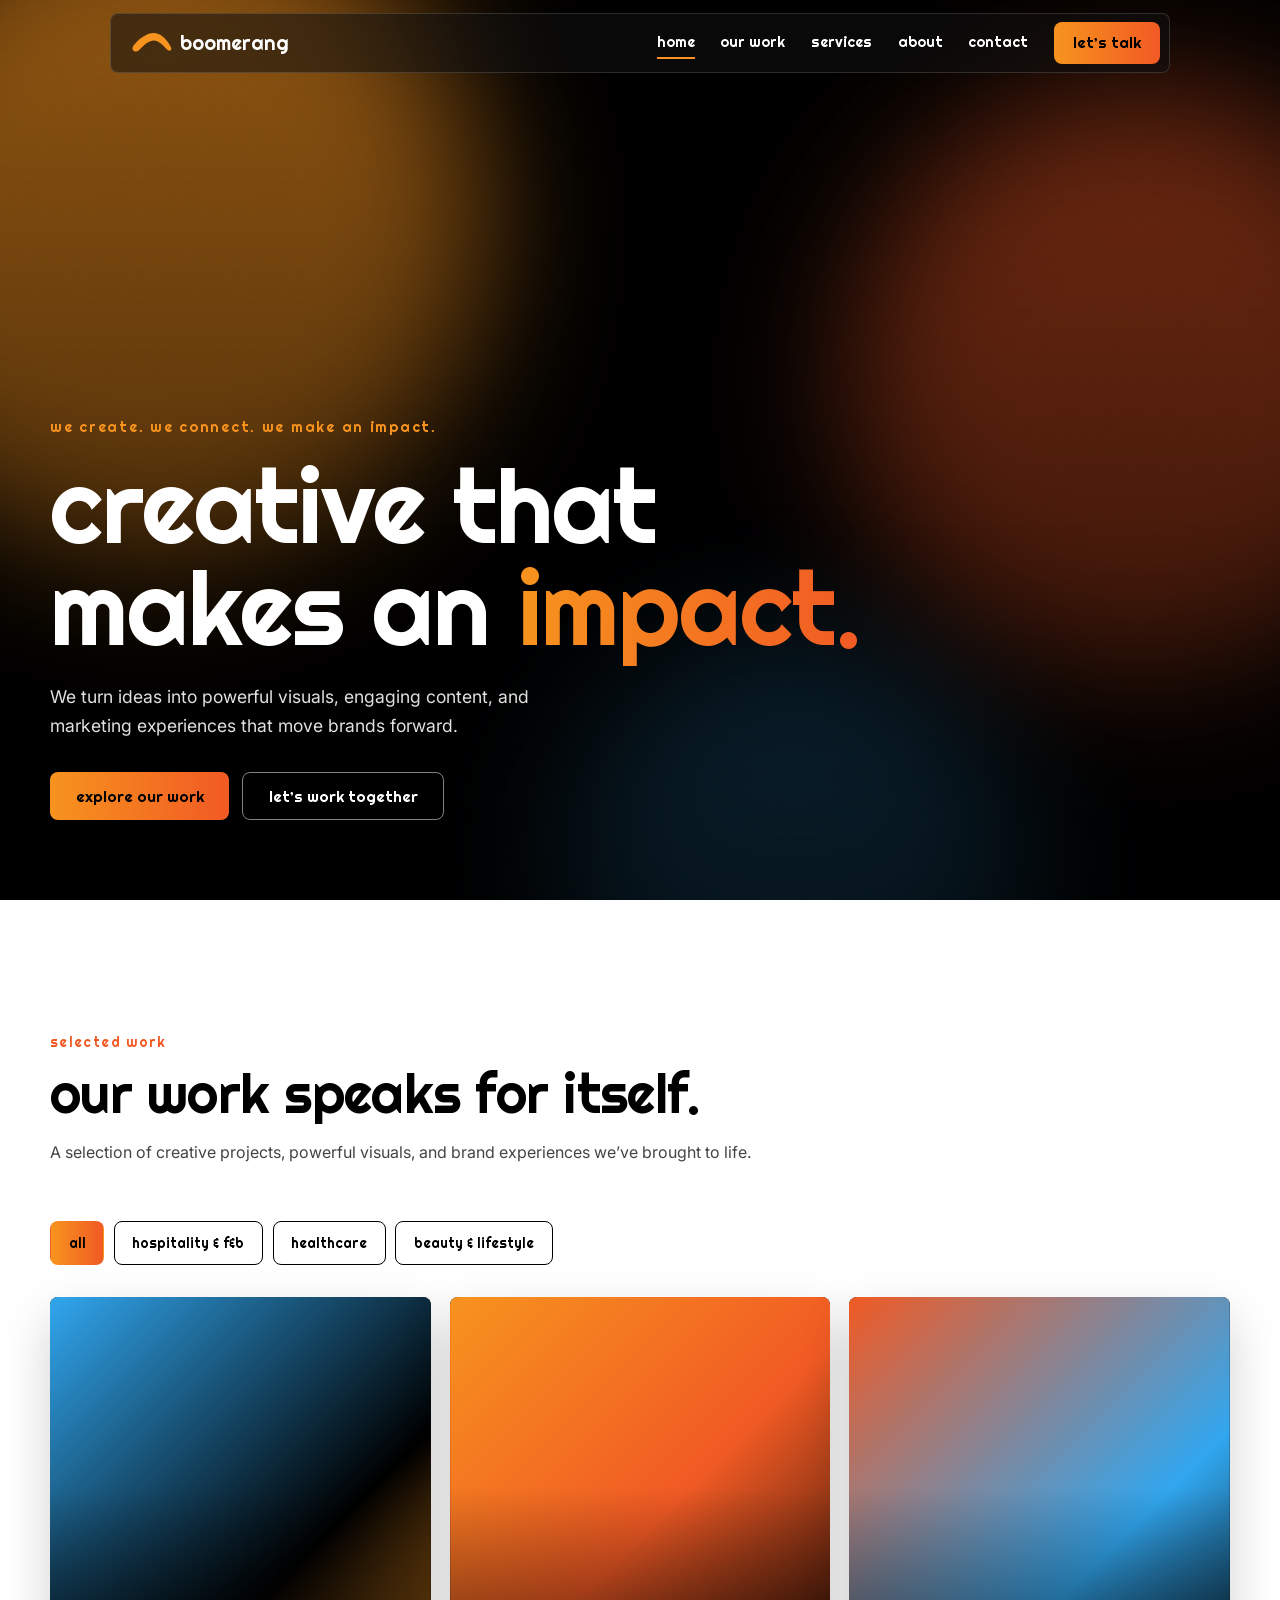
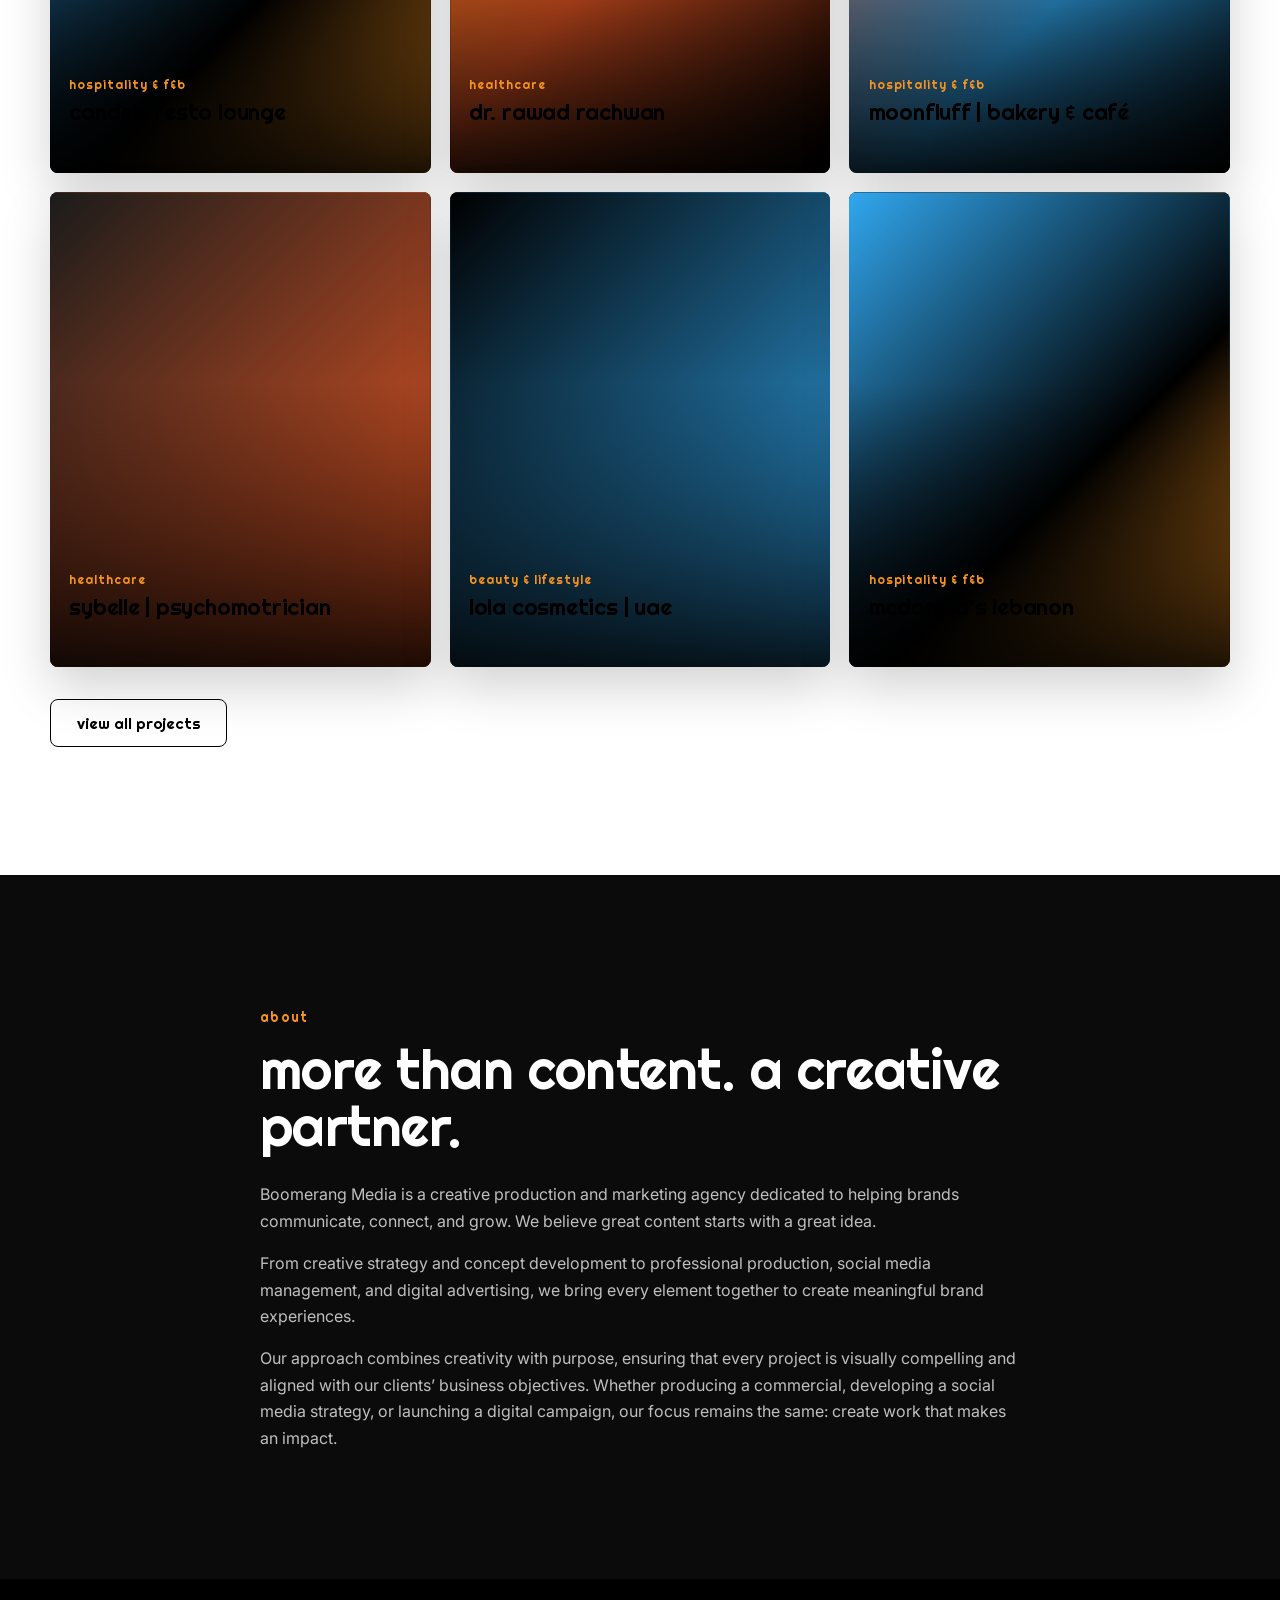
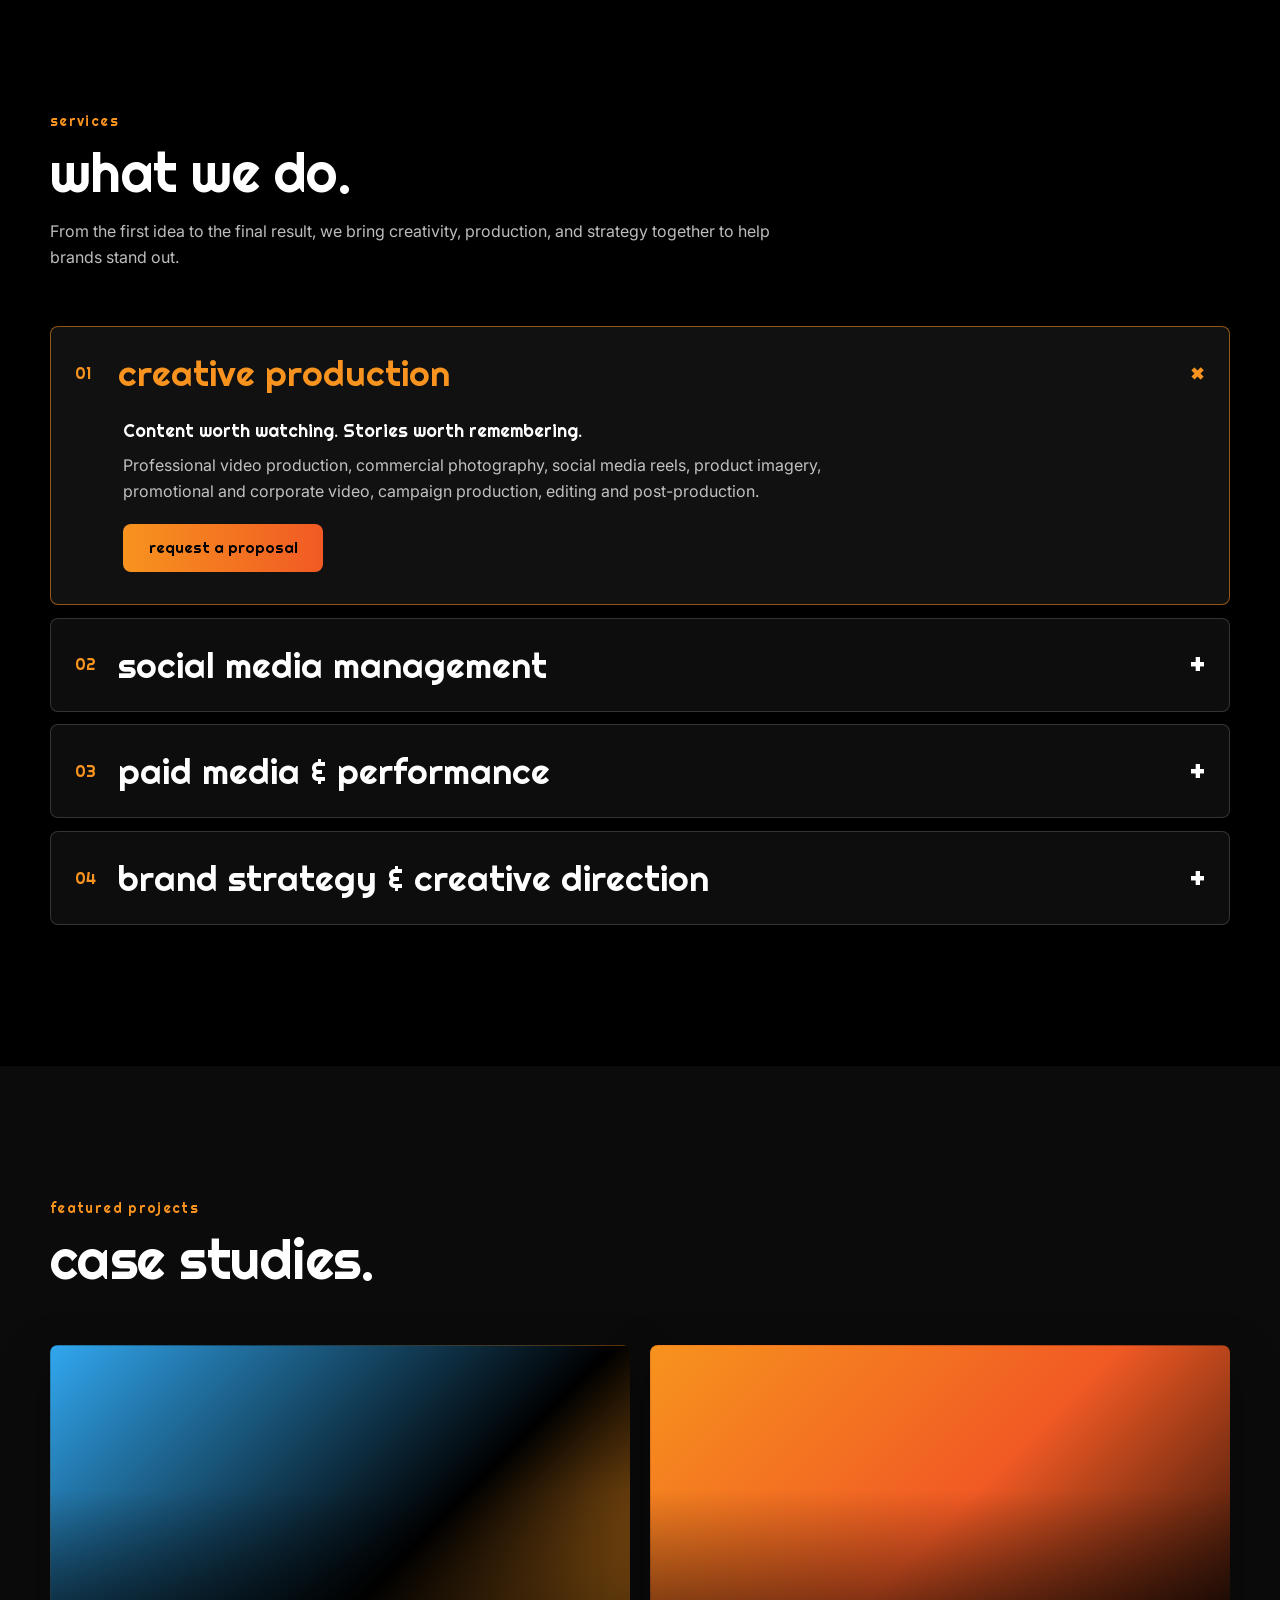
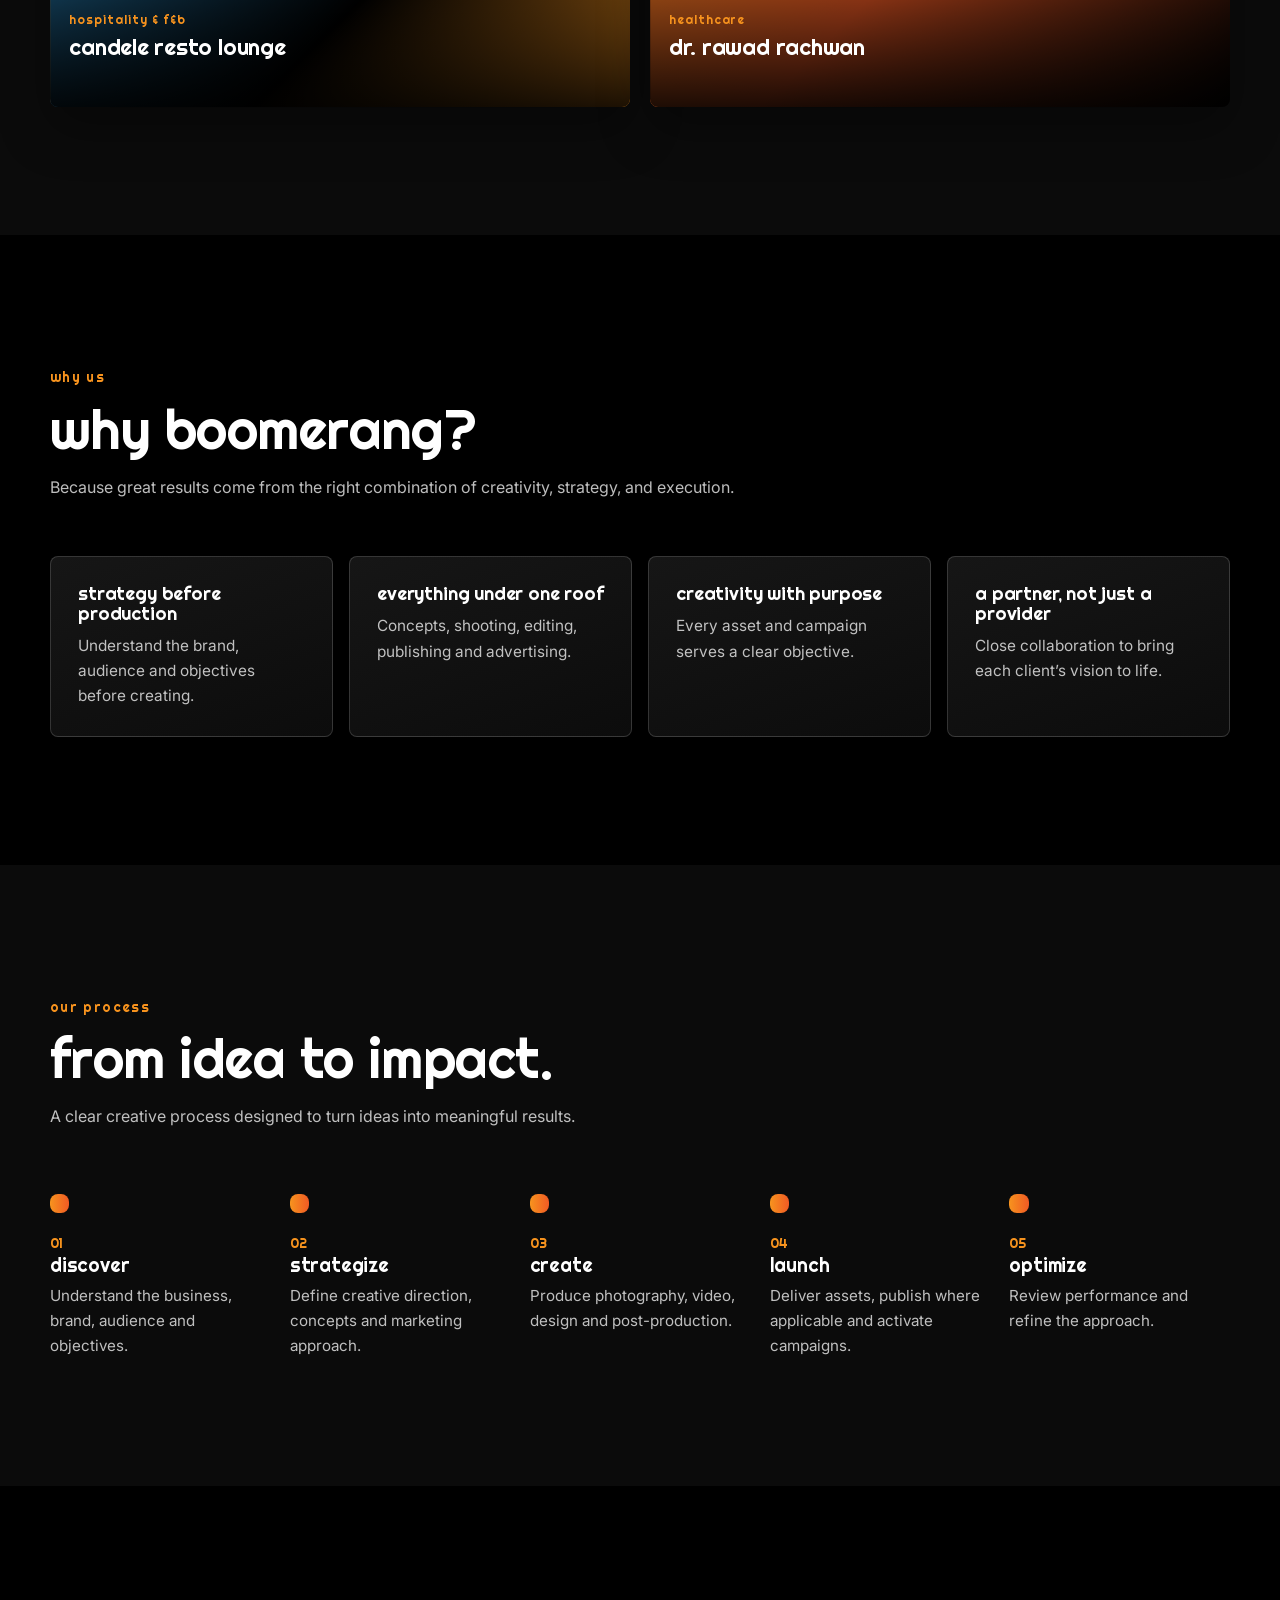
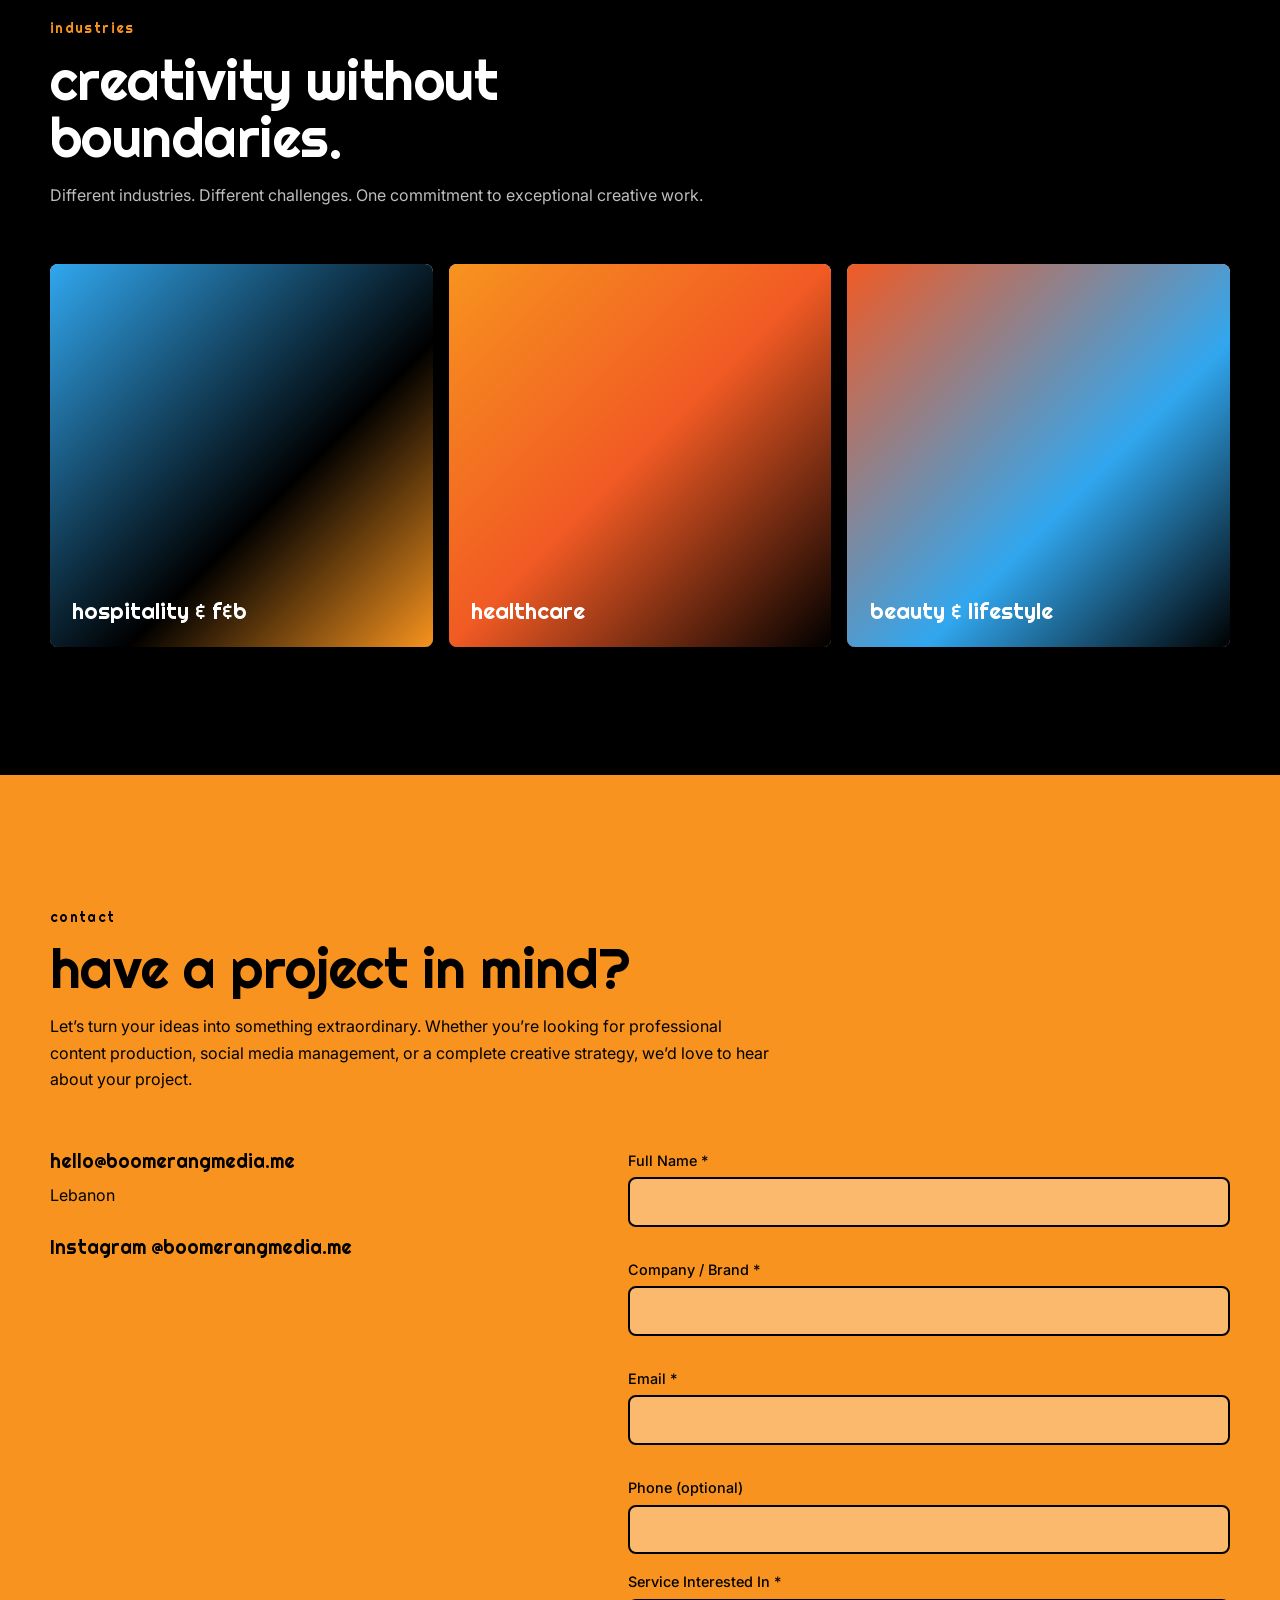
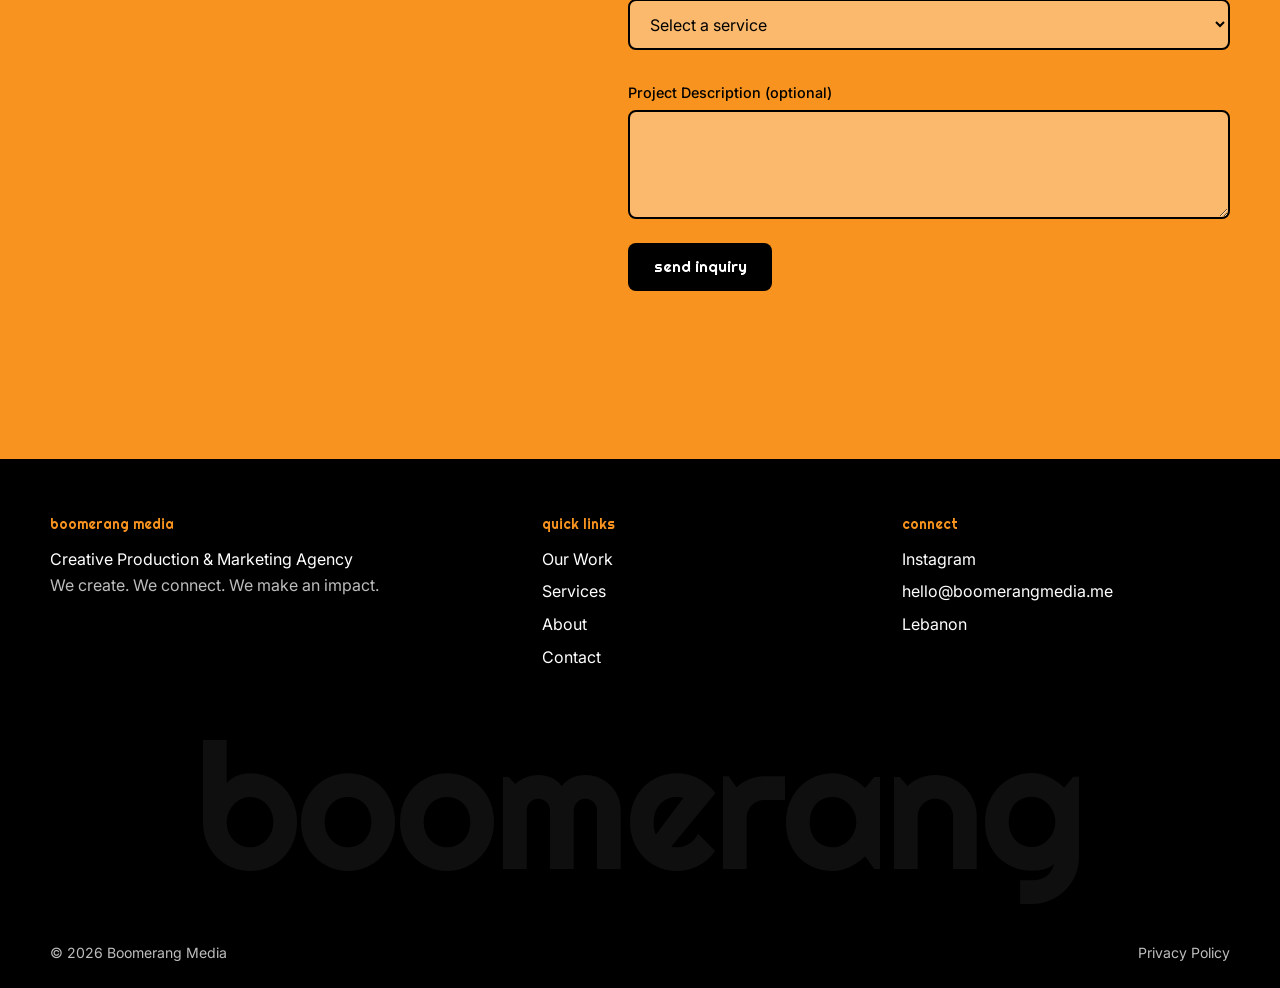
==== commit 80ad6fb5: "Add files via upload" ====
--- a/index.html
+++ b/index.html
@@ -3,192 +3,51 @@
 <head>
 <meta charset="utf-8">
 <meta name="viewport" content="width=device-width, initial-scale=1, viewport-fit=cover">
-<title>Boomerang Media | Creative Production & Marketing Agency in Lebanon</title>
+<title>Boomerang Media | Creative Production &amp; Marketing Agency in Lebanon</title>
 <meta name="description" content="Boomerang Media is a creative production and marketing agency in Lebanon specializing in video production, photography, social media management, and digital advertising.">
 <link rel="canonical" href="https://www.boomerangmedia.me/">
 <meta property="og:type" content="website">
-<meta property="og:title" content="Boomerang Media | Creative Production & Marketing Agency in Lebanon">
-<meta property="og:description" content="We create. We connect. We make an impact.">
+<meta property="og:title" content="Boomerang Media | Creative Production &amp; Marketing Agency in Lebanon">
+<meta property="og:description" content="Boomerang Media is a creative production and marketing agency in Lebanon specializing in video production, photography, social media management, and digital advertising.">
 <meta property="og:url" content="https://www.boomerangmedia.me/">
-<!-- <meta property="og:image" content="https://www.boomerangmedia.me/assets/og.jpg"> -->
+<meta property="og:image" content="https://www.boomerangmedia.me/assets/site/og.jpg">
 <meta name="theme-color" content="#000000">
-<!-- Google Search Console: <meta name="google-site-verification" content="XXXX"> -->
 <link rel="icon" href="data:image/svg+xml,%3Csvg xmlns='http://www.w3.org/2000/svg' viewBox='0 0 100 100'%3E%3Ctext y='.9em' font-size='90'%3E%F0%9F%AA%83%3C/text%3E%3C/svg%3E">
 <link rel="preconnect" href="https://fonts.googleapis.com"><link rel="preconnect" href="https://fonts.gstatic.com" crossorigin>
 <link href="https://fonts.googleapis.com/css2?family=Righteous&family=Inter:wght@400;500&display=swap" rel="stylesheet">
+<link rel="stylesheet" href="/css/site.css">
+<link rel="stylesheet" href="/css/home.css">
 <script type="application/ld+json">{"@context":"https://schema.org","@type":"ProfessionalService","name":"Boomerang Media","url":"https://www.boomerangmedia.me/","email":"hello@boomerangmedia.me","description":"Creative production and marketing agency in Lebanon.","areaServed":"Lebanon","address":{"@type":"PostalAddress","addressCountry":"LB"},"sameAs":["https://www.instagram.com/boomerangmedia.me/"]}</script>
-<style>
-:root{--o:#f7931e;--r:#f15a24;--b:#31a7ef;--k:#000;--w:#fff;--grad:linear-gradient(90deg,#f7931e,#f15a24);--f:'Righteous','Arial Rounded MT Bold',sans-serif;--t:'Inter',system-ui,sans-serif;--line:rgba(255,255,255,.16);--mut:rgba(255,255,255,.74)}
-*,*::before,*::after{box-sizing:border-box;margin:0;padding:0}
-html{scroll-behavior:smooth;scroll-padding-top:5.5rem;-webkit-text-size-adjust:100%}
-body{background:var(--k);color:var(--w);font:400 1rem/1.65 var(--t);overflow-x:hidden;-webkit-font-smoothing:antialiased}
-a{color:inherit;text-decoration:none}button{font:inherit;color:inherit;cursor:pointer}img,video{max-width:100%;display:block}
-:focus-visible{outline:2px solid var(--b);outline-offset:3px}
-h1,h2,h3{font-family:var(--f);font-weight:400;line-height:1.05;text-transform:uppercase;letter-spacing:-.01em}
-h1{font-size:clamp(2.6rem,8.5vw,6.4rem);max-width:13ch;line-height:1}
-h2{font-size:clamp(1.9rem,5vw,3.4rem)}
-.wrap{width:min(1180px,100% - 2.5rem);margin-inline:auto}
-section{padding:clamp(4.5rem,10vw,8rem) 0}
-.lbl{font:400 .85rem var(--f);text-transform:uppercase;color:var(--o);letter-spacing:.1em;margin-bottom:.9rem;display:inline-flex;align-items:center;gap:.7rem}.lbl::before{content:"";width:28px;height:2px;background:var(--grad)}
-.sh{margin-bottom:clamp(2rem,5vw,3.5rem);max-width:720px}.sh p{margin-top:1rem;color:var(--mut)}
-.sh h2::after{content:"";display:block;width:56px;height:4px;border-radius:8px;background:var(--grad);margin-top:1rem}
-.alt{background:#0b0b0b}
-.btn{display:inline-flex;align-items:center;justify-content:center;min-height:48px;padding:.8rem 1.6rem;border-radius:8px;background:var(--grad);color:#000;font:400 .95rem var(--f);text-transform:uppercase;border:0;transition:transform .3s,box-shadow .3s}
-.btn:hover{transform:translateY(-2px);box-shadow:0 10px 30px rgba(241,90,36,.45)}
-.btn.ghost{background:none;color:#fff;border:1.5px solid rgba(255,255,255,.5)}.btn.ghost:hover{background:#fff;color:#000}
-.rv{opacity:0;transform:translateY(22px);transition:opacity .7s,transform .7s}.rv.in{opacity:1;transform:none}
-/* nav */
-nav{position:fixed;top:calc(.8rem + env(safe-area-inset-top,0px));left:50%;translate:-50% 0;z-index:100;width:min(1060px,100% - 1.2rem);border-radius:8px;background:rgba(18,18,18,.55);backdrop-filter:blur(18px);-webkit-backdrop-filter:blur(18px);border:1px solid rgba(255,255,255,.14);padding:.5rem .55rem .5rem 1.3rem;transition:background .4s,box-shadow .4s}
-nav.sc{background:rgba(10,10,10,.88);box-shadow:0 12px 40px rgba(0,0,0,.45)}
-nav .wrap{width:100%;display:flex;align-items:center;justify-content:space-between;gap:1rem}
-.logo{display:flex;align-items:center;gap:.5rem;font:400 1.25rem var(--f);text-transform:lowercase}.logo svg{height:22px;width:auto}
-/* To use your original logo: replace .logo contents with <img src="assets/logo.png" alt="Boomerang Media" width="120"> */
-.nl{display:flex;align-items:center;gap:1.6rem;font:400 .9rem var(--f);text-transform:uppercase}
-.nl a:not(.btn){padding:.4rem 0;border-bottom:2px solid transparent;transition:border-color .3s}.nl a.act,.nl a:not(.btn):hover{border-color:var(--o)}
-.nl .btn{min-height:42px;padding:.5rem 1.2rem}
-#burger{display:none;width:48px;height:48px;border:0;border-radius:8px;background:rgba(255,255,255,.12);position:relative}
-#burger i{position:absolute;left:14px;right:14px;height:2px;background:#fff;transition:.3s}#burger i:first-child{top:19px}#burger i:last-child{top:27px}
-#burger.open i:first-child{top:23px;transform:rotate(45deg)}#burger.open i:last-child{top:23px;transform:rotate(-45deg)}
-#menu{position:fixed;inset:0;z-index:90;background:#000;display:none;flex-direction:column;justify-content:center;gap:.3rem;padding:6rem 1.5rem 2rem}
-#menu.open{display:flex}#menu a:not(.btn){font:400 2rem var(--f);text-transform:uppercase;padding:.5rem 0;border-bottom:1px solid var(--line)}#menu .btn{margin-top:1.4rem;align-self:flex-start}
-@media(max-width:860px){.nl{display:none}#burger{display:block}}
-/* hero */
-#hero{position:relative;min-height:100svh;display:flex;align-items:flex-end;padding:8rem 0 5rem;overflow:hidden;background:#000}
-#hero video{position:absolute;inset:0;width:100%;height:100%;object-fit:cover}
-#hero::after{content:"";position:absolute;inset:0;background:linear-gradient(180deg,rgba(0,0,0,.2),rgba(0,0,0,.72))}
-#hero.hasvid::after{background:linear-gradient(180deg,rgba(0,0,0,.55),rgba(0,0,0,.35) 40%,rgba(0,0,0,.85))}
-.blob{position:absolute;border-radius:50%;filter:blur(70px);will-change:transform}
-.b1{width:52vw;height:52vw;background:var(--o);left:-14vw;top:-8vw;opacity:.7;animation:f1 15s ease-in-out infinite alternate}
-.b2{width:46vw;height:46vw;background:var(--r);right:-12vw;top:10vh;opacity:.6;animation:f2 18s ease-in-out infinite alternate}
-.b3{width:36vw;height:36vw;background:var(--b);right:20vw;bottom:-16vw;opacity:.45;animation:f3 21s ease-in-out infinite alternate}
-@keyframes f1{to{transform:translate(18vw,14vh) scale(1.2)}}@keyframes f2{to{transform:translate(-20vw,16vh) scale(.85)}}@keyframes f3{to{transform:translate(-14vw,-18vh) scale(1.25)}}
-@media(max-width:700px){.blob{filter:blur(40px)}.b3{display:none}}
-#hero::before{content:"";position:absolute;inset:-50%;z-index:1;pointer-events:none;opacity:.13;mix-blend-mode:overlay;background-image:url("data:image/svg+xml,%3Csvg xmlns='http://www.w3.org/2000/svg' width='160' height='160'%3E%3Cfilter id='n'%3E%3CfeTurbulence type='fractalNoise' baseFrequency='.8' numOctaves='2' stitchTiles='stitch'/%3E%3C/filter%3E%3Crect width='100%25' height='100%25' filter='url(%23n)'/%3E%3C/svg%3E");animation:gr .9s steps(5) infinite}
-@keyframes gr{25%{transform:translate(-4%,3%)}50%{transform:translate(3%,-4%)}75%{transform:translate(-3%,-2%)}100%{transform:translate(4%,2%)}}
-#hero .wrap{position:relative;z-index:2}
-#h1 em{font-style:normal;background:var(--grad);-webkit-background-clip:text;background-clip:text;color:transparent}
-.eyebrow{display:inline-flex;align-items:center;gap:.7rem}.eyebrow::before{content:"";width:34px;height:2px;background:var(--grad)}
-.eyebrow{font:400 .9rem var(--f);letter-spacing:.12em;color:var(--o);margin-bottom:1.2rem;text-transform:uppercase}
-.sl{max-width:46ch;margin:1.4rem 0 2rem;color:rgba(255,255,255,.88);font-size:1.1rem}
-.cta{display:flex;flex-wrap:wrap;gap:.8rem}
-#h1{animation:up 1s both}.sl,.cta{animation:up 1s .25s both}@keyframes up{from{opacity:0;transform:translateY(24px)}}
-.scroll{position:absolute;z-index:2;left:50%;bottom:1.4rem;translate:-50% 0;width:24px;height:40px;border:2px solid rgba(255,255,255,.6);border-radius:8px}
-.scroll::after{content:"";position:absolute;left:50%;top:7px;width:4px;height:8px;margin-left:-2px;border-radius:8px;background:#fff;animation:sd 1.8s infinite}@keyframes sd{60%{transform:translateY(12px);opacity:0}}
-@media(max-width:700px){.scroll{display:none}}
-.tick{overflow:hidden;white-space:nowrap;background:var(--grad);color:#000;padding:.9rem 0}.tick div{display:inline-flex;width:max-content;animation:mq 32s linear infinite}
-.tick span{font:400 clamp(1rem,2.2vw,1.45rem) var(--f);text-transform:uppercase;display:inline-flex;gap:1.8rem;align-items:center;padding-right:1.8rem}.tick span::after{content:"";width:.6em;height:.6em;background:currentColor;clip-path:polygon(0 0,100% 50%,0 100%)}@keyframes mq{to{transform:translateX(-50%)}}
-/* work */
-#work{background:#fff;color:#000}#work .sh p{color:#444}#work .lbl{color:var(--r)}#work .fb{border-color:#000;color:#000}#work .fb:hover,#work .fb[aria-pressed=true]{background:var(--grad);border-color:transparent}#work .btn.ghost{color:#000;border-color:#000}#work .btn.ghost:hover{background:#000;color:#fff}#work .pc{box-shadow:0 20px 50px rgba(0,0,0,.18)}
-.filters{display:flex;flex-wrap:wrap;gap:.6rem;margin-bottom:2rem}
-.fb{min-height:44px;padding:.5rem 1.1rem;border-radius:8px;border:1.5px solid var(--line);background:none;font:400 .85rem var(--f);text-transform:uppercase;transition:.3s}
-.fb:hover,.fb[aria-pressed=true]{background:var(--grad);color:#000;border-color:transparent}
-.grid{display:grid;grid-template-columns:repeat(auto-fill,minmax(min(100%,320px),1fr));gap:1.2rem}
-.pc{box-shadow:0 20px 50px rgba(0,0,0,.35);transition:transform .5s,box-shadow .5s;position:relative;aspect-ratio:4/5;border-radius:8px;overflow:hidden;border:0;background:#111;text-align:left;padding:0;display:block;width:100%}
-.pc:hover{transform:translateY(-8px);box-shadow:0 30px 70px rgba(241,90,36,.35)}.pc .bg{position:absolute;inset:0;background-size:cover;background-position:center;transition:transform .7s}
-.pc:hover .bg,.pc:focus-visible .bg{transform:scale(1.07)}
-.pc::after{content:"";position:absolute;inset:0;background:linear-gradient(180deg,transparent 40%,rgba(0,0,0,.88))}
-.pc .in{position:absolute;z-index:2;left:1.2rem;right:1.2rem;bottom:1.2rem}
-.pc small{font:400 .75rem var(--f);text-transform:uppercase;color:var(--o);letter-spacing:.08em}
-.pc h3{font-size:1.4rem;margin:.3rem 0}.pc .more{font-size:.9rem;color:var(--mut);opacity:0;transform:translateY(8px);transition:.4s}
-.pc:hover .more,.pc:focus-visible .more{opacity:1;transform:none}
-@media(hover:none){.pc .more{opacity:1;transform:none}}
-.g1{background-image:linear-gradient(135deg,#31a7ef,#000 60%,#f7931e)}.g2{background-image:linear-gradient(135deg,#f7931e,#f15a24 50%,#000)}.g3{background-image:linear-gradient(135deg,#f15a24,#31a7ef 60%,#000)}.g4{background-image:linear-gradient(135deg,#1b1b1b,#f15a24)}.g5{background-image:linear-gradient(135deg,#000,#31a7ef)}
-dialog{margin:auto;width:min(860px,100% - 1.5rem);max-height:90vh;overflow:auto;background:#111;color:#fff;border:1px solid var(--line);border-radius:8px;padding:clamp(1.4rem,4vw,2.5rem)}
-dialog::backdrop{background:rgba(0,0,0,.8)}
-dialog h2{font-size:clamp(1.6rem,4vw,2.4rem)}dialog dl{display:grid;grid-template-columns:auto 1fr;gap:.4rem 1.2rem;margin:1.2rem 0}dialog dt{color:var(--o);font:400 .85rem var(--f);text-transform:uppercase}
-.gal{display:grid;grid-template-columns:repeat(auto-fit,minmax(150px,1fr));gap:.7rem;margin-top:1.2rem}.gal div{aspect-ratio:4/3;border-radius:8px;background:#1d1d1d;display:grid;place-items:center;color:#666;font-size:.8rem}
-.x{float:right;width:44px;height:44px;border-radius:8px;border:1.5px solid var(--line);background:none;font-size:1.3rem}
-.more-link{margin-top:2rem}
-/* about / why / process / industries */
-.two{display:grid;grid-template-columns:1fr 1fr;gap:clamp(2rem,6vw,5rem);align-items:start}.two p+p{margin-top:1rem}.two p{color:var(--mut)}
-.bts{aspect-ratio:4/5;border-radius:8px;background:linear-gradient(135deg,#1b1b1b,#f7931e 140%);display:grid;place-items:center;color:rgba(255,255,255,.6);text-align:center;padding:1rem}
-@media(max-width:860px){.two{grid-template-columns:1fr}}
-.svc{list-style:none}.svc li{border-top:1px solid var(--line)}.svc li:last-child{border-bottom:1px solid var(--line)}
-.svc details summary{list-style:none;display:flex;align-items:center;gap:1.2rem;padding:1.5rem 0;cursor:pointer;font:400 clamp(1.3rem,3vw,2.2rem) var(--f);text-transform:uppercase;transition:color .3s}
-.svc summary::-webkit-details-marker{display:none}.svc summary:hover,.svc details[open] summary{color:var(--o)}
-.svc summary span{font-size:1rem;color:var(--o);min-width:2.2ch}.svc summary{transition:color .3s,padding-left .4s}.svc summary:hover{padding-left:.6rem}.svc summary::after{content:"+";margin-left:auto;font-size:2rem}.svc details[open] summary::after{content:"–"}
-.svc .bd{padding:0 0 2rem 3rem;max-width:760px;color:var(--mut)}.svc .bd em{display:block;font-style:normal;color:#fff;font:400 1.1rem var(--f);margin-bottom:.6rem}.svc .bd .btn{margin-top:1.2rem}
-@media(max-width:600px){.svc .bd{padding-left:0}}
-.feat{display:grid;grid-template-columns:repeat(auto-fit,minmax(min(100%,420px),1fr));gap:1.2rem}
-.feat .pc{aspect-ratio:16/10}
-.cards{display:grid;grid-template-columns:repeat(auto-fit,minmax(240px,1fr));gap:1rem}
-.card{position:relative;overflow:hidden;background:linear-gradient(160deg,#161616,#0c0c0c);border:1px solid var(--line);border-radius:8px;padding:1.7rem;transition:border-color .3s,transform .3s}.card:hover{border-color:var(--o);transform:translateY(-4px)}
-.card::before{content:"";position:absolute;left:0;top:0;height:3px;width:100%;background:var(--grad);transform:scaleX(.25);transform-origin:left;transition:transform .5s}.card:hover::before{transform:none}
-.card h3{font-size:1.15rem;margin-bottom:.6rem}.card p{color:var(--mut);font-size:.96rem}
-.steps{list-style:none;display:grid;grid-template-columns:repeat(5,1fr);gap:1.2rem;position:relative}
-.steps::before{content:"";position:absolute;top:1.1rem;left:0;right:0;height:2px;background:var(--grad);opacity:.5}
-.steps li{position:relative;padding-top:3rem}.steps li::before{content:"";position:absolute;top:.5rem;left:0;width:1.2rem;height:1.2rem;border-radius:8px;background:var(--grad)}
-.steps b{display:block;font:400 .85rem var(--f);color:var(--o)}.steps h3{font-size:1.2rem;margin:.2rem 0 .5rem}.steps p{font-size:.95rem;color:var(--mut)}
-@media(max-width:860px){.steps{grid-template-columns:1fr;padding-left:2rem}.steps::before{top:0;bottom:0;left:.55rem;right:auto;width:2px;height:auto}.steps li{padding:0 0 1.5rem 1rem}.steps li::before{top:.3rem;left:-2rem}}
-.tiles{display:grid;grid-template-columns:repeat(auto-fit,minmax(240px,1fr));gap:1rem}
-.tile{position:relative;aspect-ratio:1;border-radius:8px;overflow:hidden;display:flex;align-items:flex-end;padding:1.4rem;font:400 1.4rem var(--f);text-transform:uppercase;border:0;color:#fff;text-align:left}
-.tile .bg{position:absolute;inset:0;transition:transform .6s}.tile:hover .bg{transform:scale(1.08)}.tile::after{content:"";position:absolute;inset:0;background:linear-gradient(transparent 40%,rgba(0,0,0,.8))}.tile span{position:relative;z-index:2}
-/* contact */
-#contact{background:var(--o);color:#000}#contact .lbl{color:#000}#contact .sh h2::after{background:#000}#contact .sh p{color:#000}
-.cg{display:grid;grid-template-columns:1fr 1.2fr;gap:clamp(2rem,6vw,5rem)}@media(max-width:860px){.cg{grid-template-columns:1fr}}
-.ci a:not(.btn){display:block;font:400 1.2rem var(--f);margin-bottom:.6rem;word-break:break-word}.ci a:not(.btn):hover{text-decoration:underline}
-.ci .btn{margin:.6rem 0 1.4rem;background:#000;color:#fff}
-form{display:grid;gap:1rem}.fd label{display:block;font-weight:500;font-size:.9rem;margin-bottom:.3rem}
-.fd input,.fd select,.fd textarea{width:100%;border:2px solid #000;border-radius:8px;background:rgba(255,255,255,.35);padding:.8rem 1rem;font:400 1rem var(--t);color:#000;min-height:48px}
-.fd input:focus,.fd select:focus,.fd textarea:focus{background:#fff;outline:3px solid #000;outline-offset:2px}
-.fd .er{color:#7a0000;font-size:.85rem;font-weight:500;min-height:1.1em}.fd [aria-invalid=true]{border-color:#7a0000}
-.hp{position:absolute;left:-9999px}
-form .btn{background:#000;color:#fff;justify-self:start}.msg{font-weight:600;min-height:1.5rem}
-footer{background:#000;padding:3.5rem 0 1.5rem}
-.fg{display:grid;grid-template-columns:1.4fr 1fr 1fr;gap:2rem}@media(max-width:760px){.fg{grid-template-columns:1fr}}
-footer h4{font:400 .85rem var(--f);text-transform:uppercase;color:var(--o);margin-bottom:.8rem}footer ul{list-style:none}footer li{margin-bottom:.4rem}footer a:hover{color:var(--o)}
-.gi{font:400 clamp(2.6rem,15vw,11rem)/1 var(--f);text-align:center;margin-top:2.5rem;letter-spacing:-.02em;text-transform:lowercase;background:var(--grad);-webkit-background-clip:text;background-clip:text;color:transparent;white-space:nowrap}
-.fb2{margin-top:2.5rem;padding-top:1.2rem;border-top:1px solid var(--line);display:flex;flex-wrap:wrap;gap:1rem 2rem;justify-content:space-between;font-size:.88rem;color:var(--mut)}
-#testimonials[hidden]{display:none}
-@media(prefers-reduced-motion:reduce){*,*::before,*::after{animation:none!important;transition:none!important}html{scroll-behavior:auto}.rv{opacity:1;transform:none}#hero video{display:none}}
-/* Professional refinement */
-h1,h2,h3{font-weight:400;text-transform:lowercase;letter-spacing:-.01em}
-.btn,.nl,.lbl,.fb,.eyebrow,.pc small,.svc summary,.steps b,.meta dt,.tile,#menu a:not(.btn),footer h4{text-transform:lowercase}
-.tick{display:none!important}
-.lbl::before,.eyebrow::before,.sh h2::after,.card::before,.steps::before,.svc>li::before{display:none!important}
-.svc li,.svc li:last-child{border:1px solid var(--line)!important;border-radius:8px;margin-bottom:.8rem;background:#0d0d0d;padding:0 1.5rem;transition:border-color .3s,background .3s}
-.svc li:hover,.svc li:has(details[open]){border-color:rgba(247,147,30,.55);background:#111}
-.svc summary::after{content:"+";transition:transform .35s}.svc details[open] summary::after{content:"+";transform:rotate(45deg)}
-.fb2{border-top:0;padding-top:.5rem}
-.gi{background:none;-webkit-background-clip:border-box;background-clip:border-box;color:rgba(255,255,255,.06)}
-.logo img{width:auto;height:34px;max-height:44px}
-</style>
 </head>
 <body>
-<nav><div class="wrap">
-<a href="#hero" class="logo" aria-label="Boomerang Media home"><svg viewBox="0 0 220 120" aria-hidden="true"><path fill="#f7931e" d="M5 98C-3 86 8 72 24 56C56 24 90 6 118 6C152 6 188 34 213 84C220 98 206 108 194 98C176 80 150 46 118 46C96 46 68 66 38 100C28 110 12 108 5 98Z"/></svg>boomerang</a>
-<div class="nl"><a href="#hero">Home</a><a href="#work">Our Work</a><a href="#services">Services</a><a href="#about">About</a><a href="#contact">Contact</a><a href="#contact" class="btn" data-track="nav_cta">Let’s Talk</a></div>
-<button id="burger" aria-label="Open menu" aria-expanded="false" aria-controls="menu"><i></i><i></i></button>
-</div></nav>
-<div id="menu"><a href="#hero">Home</a><a href="#work">Our Work</a><a href="#services">Services</a><a href="#about">About</a><a href="#contact">Contact</a><a href="#contact" class="btn">Let’s Talk</a></div>
+<div id="site-header"></div>
 
 <header id="hero">
-<!-- Add assets/showreel.mp4 (+ .webm) and assets/hero-poster.jpg. Keep the reel under ~8 MB. -->
 <div class="blob b1"></div><div class="blob b2"></div><div class="blob b3"></div>
-<video autoplay muted loop playsinline preload="metadata" aria-hidden="true" onplaying="this.parentNode.classList.add('hasvid')"><source src="assets/showreel.webm" type="video/webm"><source src="assets/showreel.mp4" type="video/mp4"></video>
+<!-- Upload your showreel to assets/site/ as showreel.mp4 (+ showreel.webm). Keep it under ~8 MB. -->
+<video autoplay muted loop playsinline preload="metadata" aria-hidden="true" onplaying="this.parentNode.classList.add('hasvid')"><source src="/assets/site/showreel.webm" type="video/webm"><source src="/assets/site/showreel.mp4" type="video/mp4"></video>
 <div class="wrap">
 <p class="eyebrow">We create. We connect. We make an impact.</p>
-<h1 id="h1">Creative that makes an <em>impact.</em></h1>
+<h1 class="hh">Creative that makes an <em>impact.</em></h1>
 <p class="sl">We turn ideas into powerful visuals, engaging content, and marketing experiences that move brands forward.</p>
 <div class="cta"><a href="#work" class="btn">Explore Our Work</a><a href="#contact" class="btn ghost">Let’s Work Together</a></div>
 </div>
 </header>
-<div class="tick" aria-hidden="true"><div id="t1"></div></div>
 
 <section id="work"><div class="wrap">
 <div class="sh rv"><span class="lbl">Selected work</span><h2>Our work speaks for itself.</h2><p>A selection of creative projects, powerful visuals, and brand experiences we’ve brought to life.</p></div>
 <div class="filters" id="filters" role="group" aria-label="Filter projects"></div>
-<div class="grid" id="grid"></div>
-<p class="more-link"><a href="work.html" class="btn ghost">View All Projects</a></p>
+<div class="grid" id="grid" data-limit="12"></div>
+<p class="more-link"><a href="/work.html" class="btn ghost">View All Projects</a></p>
 </div></section>
-<dialog id="pd" aria-labelledby="pdt"><button class="x" id="pdx" aria-label="Close">×</button><small id="pdi" class="lbl"></small><h2 id="pdt"></h2><dl><dt>Services</dt><dd id="pds"></dd></dl><p id="pdo"></p><div class="gal" id="pdg"></div></dialog>
 
 <section id="about" class="alt"><div class="wrap two">
 <div class="rv"><span class="lbl">About</span><h2>More than content. A creative partner.</h2><br>
 <p>Boomerang Media is a creative production and marketing agency dedicated to helping brands communicate, connect, and grow. We believe great content starts with a great idea.</p>
 <p>From creative strategy and concept development to professional production, social media management, and digital advertising, we bring every element together to create meaningful brand experiences.</p>
 <p>Our approach combines creativity with purpose, ensuring that every project is visually compelling and aligned with our clients’ business objectives. Whether producing a commercial, developing a social media strategy, or launching a digital campaign, our focus remains the same: create work that makes an impact.</p></div>
-<div class="bts rv"><!-- Replace with <img src="assets/about-bts.webp" alt="Boomerang team on a production set" loading="lazy" width="800" height="1000"> -->Behind-the-scenes photo or video here</div>
+<!-- Upload a behind-the-scenes photo to assets/site/about-bts.webp (or .jpg and change the name below). If the file is missing, this block hides itself. -->
+<div class="bts rv"><img src="/assets/site/about-bts.webp" alt="Boomerang team on a production set" loading="lazy" onerror="this.closest('.two').classList.add('solo');this.closest('.bts').remove()"></div>
 </div></section>
 
 <section id="services"><div class="wrap">
@@ -201,7 +60,7 @@
 </ul>
 </div></section>
 
-<section id="featured" class="alt"><div class="wrap">
+<section id="featured" class="alt" hidden><div class="wrap">
 <div class="sh rv"><span class="lbl">Featured projects</span><h2>Case studies.</h2></div>
 <div class="feat" id="feat"></div>
 </div></section>
@@ -225,12 +84,11 @@
 <li class="rv"><b>05</b><h3>Optimize</h3><p>Review performance and refine the approach.</p></li>
 </ol></div></section>
 
-<section id="industries"><div class="wrap">
+<section id="industries" hidden><div class="wrap">
 <div class="sh rv"><span class="lbl">Industries</span><h2>Creativity without boundaries.</h2><p>Different industries. Different challenges. One commitment to exceptional creative work.</p></div>
 <div class="tiles" id="tiles"></div>
 </div></section>
 
-<!-- Testimonials: hidden until genuine approved quotes exist. Remove the hidden attribute then. -->
 <section id="testimonials" class="alt" hidden><div class="wrap">
 <div class="sh"><span class="lbl">Testimonials</span><h2>The people behind the projects.</h2><p>Strong creative work starts with strong partnerships.</p></div>
 <div class="cards" id="tm"></div>
@@ -240,7 +98,7 @@
 <div class="sh rv"><span class="lbl">Contact</span><h2>Have a project in mind?</h2><p>Let’s turn your ideas into something extraordinary. Whether you’re looking for professional content production, social media management, or a complete creative strategy, we’d love to hear about your project.</p></div>
 <div class="cg">
 <div class="ci rv">
-<a href="#" id="wa" class="btn" target="_blank" rel="noopener" data-track="whatsapp_click">Let’s Talk on WhatsApp</a>
+<a href="#" id="wa" class="btn" target="_blank" rel="noopener">Let’s Talk on WhatsApp</a>
 <a href="mailto:hello@boomerangmedia.me">hello@boomerangmedia.me</a>
 <p>Lebanon</p><br>
 <a href="https://www.instagram.com/boomerangmedia.me/" target="_blank" rel="noopener">Instagram @boomerangmedia.me</a>
@@ -258,98 +116,9 @@
 </form>
 </div></div></section>
 
-<footer><div class="wrap">
-<div class="fg">
-<div><h4>Boomerang Media</h4><p>Creative Production &amp; Marketing Agency</p><p style="color:var(--mut)">We create. We connect. We make an impact.</p></div>
-<div><h4>Quick links</h4><ul><li><a href="#work">Our Work</a></li><li><a href="#services">Services</a></li><li><a href="#about">About</a></li><li><a href="#contact">Contact</a></li></ul></div>
-<div><h4>Connect</h4><ul><li><a href="https://www.instagram.com/boomerangmedia.me/" target="_blank" rel="noopener">Instagram</a></li><li><a href="#" target="_blank" rel="noopener" data-todo="LinkedIn URL">LinkedIn</a></li><li><a href="#" target="_blank" rel="noopener" data-todo="Facebook URL">Facebook</a></li><li><a href="mailto:hello@boomerangmedia.me">hello@boomerangmedia.me</a></li><li><a href="#" class="wa2" target="_blank" rel="noopener">WhatsApp</a></li><li>Lebanon</li></ul></div>
-</div>
-<div class="gi" aria-hidden="true">boomerang</div>
-<div class="fb2"><span>© 2026 Boomerang Media</span><span><a href="privacy.html">Privacy Policy</a></span></div>
-</div></footer>
-
-<!-- Consent-aware tracking: paste your IDs, then load GTM only after consent. -->
-<script>
-(function(){
-/* ===== SETTINGS ===== */
-var WA_NUMBER='';            // e.g. '9611234567' (digits only, with country code)
-var FORM_ENDPOINT='';        // Formspree/Web3Forms URL, e.g. 'https://formspree.io/f/abcd1234'
-var GTM_ID='';               // e.g. 'GTM-XXXXXXX' (GA4 + Meta Pixel configured inside GTM)
-/* ==================== */
-var $=function(s){return document.querySelector(s)},$$=function(s){return [].slice.call(document.querySelectorAll(s))};
-window.dataLayer=window.dataLayer||[];
-function track(ev,p){var o={event:ev};for(var k in p||{})o[k]=p[k];dataLayer.push(o)}
-if(GTM_ID&&localStorage.getItem('consent')==='yes'){var g=document.createElement('script');g.async=1;g.src='https://www.googletagmanager.com/gtm.js?id='+GTM_ID;document.head.appendChild(g)}
-/* Add a cookie-consent banner that sets localStorage 'consent' before enabling GTM for EU/other regulated visitors. */
-
-/* ---- content data (edit here to add/remove projects) ---- */
-var CATS=['Hospitality & F&B','Healthcare','Beauty & Lifestyle','Corporate & Commercial'];
-var PROJECTS=[
-{id:'candele',name:'Candele Resto Lounge',cat:CATS[0],bg:'g2',featured:1,services:'Creative Production, Social Media Management',overview:'Final description and assets to be supplied.',gallery:0},
-{id:'rawad',name:'Dr. Rawad Rachwan',cat:CATS[1],bg:'g1',featured:1,services:'Creative Production, Social Media Management',overview:'Final description and assets to be supplied.',gallery:0},
-{id:'moonfluff',name:'Moonfluff | Bakery & Café',cat:CATS[0],bg:'g4',services:'Creative Production',overview:'Product and lifestyle reels highlighting signature pastries and beverages.',gallery:0},
-{id:'sybelle',name:'Sybelle | Psychomotrician',cat:CATS[1],bg:'g5',services:'Creative Production, Social Media Management',overview:'Talking-head reels on developmental topics. Highly shareable educational content.',gallery:0},
-{id:'lola',name:'Lola Cosmetics | UAE',cat:CATS[2],bg:'g3',services:'Creative Production, Paid Media & Performance',overview:'Inclusive beauty reel series with monthly content and ad strategy support.',gallery:0}
-];
-function esc(s){return s.replace(/[&<>"]/g,function(c){return{'&':'&amp;','<':'&lt;','>':'&gt;','"':'&quot;'}[c]})}
-function card(p){return '<button class="pc rv in" data-id="'+p.id+'" data-cat="'+esc(p.cat)+'"><span class="bg '+p.bg+'"></span><span class="in"><small>'+esc(p.cat)+'</small><h3>'+esc(p.name)+'</h3><span class="more">View project →</span></span></button>'}
-function renderGrid(cat){$('#grid').innerHTML=PROJECTS.filter(function(p){return !cat||p.cat===cat}).map(card).join('')}
-$('#filters').innerHTML=['All'].concat(CATS).map(function(c,i){return '<button class="fb" aria-pressed="'+(i==0)+'" data-c="'+(i?esc(c):'')+'">'+esc(c)+'</button>'}).join('');
-$('#feat').innerHTML=PROJECTS.filter(function(p){return p.featured}).map(card).join('');
-renderGrid('');
-$('#filters').addEventListener('click',function(e){var b=e.target.closest('.fb');if(!b)return;$$('.fb').forEach(function(x){x.setAttribute('aria-pressed',x===b)});renderGrid(b.dataset.c);track('portfolio_filter',{category:b.dataset.c||'All'})});
-$('#tiles').innerHTML=['Hospitality & F&B','Healthcare & Medical','Beauty & Lifestyle','Corporate & Commercial'].map(function(n,i){return '<button class="tile" data-c="'+esc(CATS[i])+'"><span class="bg g'+(i+1)+'"></span><span>'+esc(n)+'</span></button>'}).join('');
-$('#tiles').addEventListener('click',function(e){var t=e.target.closest('.tile');if(!t)return;var b=$$('.fb').filter(function(x){return x.dataset.c===t.dataset.c})[0];if(b)b.click();$('#work').scrollIntoView()});
-var pd=$('#pd');
-document.addEventListener('click',function(e){var c=e.target.closest('.pc');if(!c)return;var p=PROJECTS.filter(function(x){return x.id===c.dataset.id})[0];
- $('#pdi').textContent=p.cat;$('#pdt').textContent=p.name;$('#pds').textContent=p.services;$('#pdo').textContent=p.overview;
- $('#pdg').innerHTML='<div>Photo gallery</div><div>Video showcase</div><div>Verified outcomes (when available)</div>';
- if(pd.showModal)pd.showModal();else pd.setAttribute('open','');track('portfolio_open',{project:p.name})});
-$('#pdx').onclick=function(){pd.close()};pd.addEventListener('click',function(e){if(e.target===pd)pd.close()});
-var tms=[];// add approved testimonials: {quote,name,role,company}
-if(tms.length){$('#testimonials').hidden=false;$('#tm').innerHTML=tms.map(function(t){return '<div class="card"><p>“'+esc(t.quote)+'”</p><h3>'+esc(t.name)+'</h3><p>'+esc(t.role)+', '+esc(t.company)+'</p></div>'}).join('')}
-
-/* ---- WhatsApp ---- */
-var waMsg=encodeURIComponent('Hi Boomerang Media! I’d like to discuss a project with your team.');
-var waURL=WA_NUMBER?'https://wa.me/'+WA_NUMBER+'?text='+waMsg:'#contact';
-$('#wa').href=waURL;$$('.wa2').forEach(function(a){a.href=waURL});
-if(!WA_NUMBER){$('#wa').removeAttribute('target');console.warn('Set WA_NUMBER')}
-
-var tk=['Creative Production','Reels','Social Media','Paid Media','Brand Strategy','Photography'].map(function(x){return '<span>'+x+'</span>'}).join('');$('#t1').innerHTML=tk+tk+tk+tk;
-/* ---- nav ---- */
-var nav=$('nav');function sc(){nav.classList.toggle('sc',scrollY>40)}addEventListener('scroll',sc,{passive:true});sc();
-var b=$('#burger'),m=$('#menu');function set(o){b.classList.toggle('open',o);m.classList.toggle('open',o);b.setAttribute('aria-expanded',o);document.body.style.overflow=o?'hidden':''}
-b.onclick=function(){set(!m.classList.contains('open'))};$$('#menu a').forEach(function(a){a.onclick=function(){set(false)}});
-addEventListener('keydown',function(e){if(e.key==='Escape')set(false)});addEventListener('resize',function(){if(innerWidth>860)set(false)});
-if('IntersectionObserver' in window){
- var links=$$('.nl a:not(.btn)');
- var so=new IntersectionObserver(function(es){es.forEach(function(e){if(e.isIntersecting){var id='#'+(e.target.id==='hero'?'hero':e.target.id);links.forEach(function(a){a.classList.toggle('act',a.getAttribute('href')===id)})}})},{rootMargin:'-45% 0px -50% 0px'});
- $$('#hero,#work,#services,#about,#contact').forEach(function(s){so.observe(s)});
- var io=new IntersectionObserver(function(es){es.forEach(function(e){if(e.isIntersecting){e.target.classList.add('in');io.unobserve(e.target)}})},{threshold:.1});
- $$('.rv').forEach(function(e){io.observe(e)});
-}else $$('.rv').forEach(function(e){e.classList.add('in')});
-/* services: single-open accordion */
-$$('#svc details').forEach(function(d){d.addEventListener('toggle',function(){if(d.open)$$('#svc details').forEach(function(o){if(o!==d)o.open=false})})});
-$$('[data-service]').forEach(function(a){a.addEventListener('click',function(){$('#s').value=a.dataset.service;track('proposal_click',{service:a.dataset.service})})});
-$('#wa').addEventListener('click',function(){track('whatsapp_click')});
-
-/* ---- form ---- */
-var f=$('#form'),msg=$('#msg');
-function err(id,t){var el=$('#'+id);$('#'+id+'-e').textContent=t||'';el.setAttribute('aria-invalid',!!t)}
-f.addEventListener('submit',function(ev){
- ev.preventDefault();msg.textContent='';
- if(f._gotcha&&f._gotcha.value)return;
- var bad=null;
- [['n',$('#n').value.trim(),'Please enter your full name.'],['c',$('#c').value.trim(),'Please enter your company or brand.'],['e',/^\S+@\S+\.\S+$/.test($('#e').value.trim()),'Please enter a valid email address.'],['s',$('#s').value,'Please choose a service.']].forEach(function(r){var ok=!!r[1];err(r[0],ok?'':r[2]);if(!ok&&!bad)bad=r[0]});
- if(bad){$('#'+bad).focus();return}
- if(!FORM_ENDPOINT){msg.textContent='The form is not connected yet. Please email hello@boomerangmedia.me or use WhatsApp.';return}
- var btn=f.querySelector('button');btn.disabled=true;msg.textContent='Sending…';
- fetch(FORM_ENDPOINT,{method:'POST',headers:{'Accept':'application/json'},body:new FormData(f)})
- .then(function(r){if(!r.ok)throw 0;f.reset();msg.textContent='Thank you! Your inquiry was sent. We’ll get back to you shortly.';track('generate_lead',{form:'inquiry'})})
- .catch(function(){msg.textContent='Something went wrong. Please email hello@boomerangmedia.me or use WhatsApp.'})
- .then(function(){btn.disabled=false});
-});
-})();
-</script>
+<div id="site-footer"></div>
+<script src="/js/data.js"></script>
+<script src="/js/site.js"></script>
+<script src="/js/home.js"></script>
 </body>
 </html>
--- a/css/site.css
+++ b/css/site.css
@@ -0,0 +1,62 @@
+/* Boomerang Media: shared styles (used by every page). Page-specific styles stay inside each page. */
+:root{--o:#f7931e;--r:#f15a24;--b:#31a7ef;--k:#000;--w:#fff;--grad:linear-gradient(90deg,#f7931e,#f15a24);--f:'Righteous','Arial Rounded MT Bold',sans-serif;--t:'Inter',system-ui,sans-serif;--line:rgba(255,255,255,.16);--mut:rgba(255,255,255,.74)}
+*,*::before,*::after{box-sizing:border-box;margin:0;padding:0}
+html{scroll-behavior:smooth;scroll-padding-top:5.5rem;-webkit-text-size-adjust:100%}
+body{background:var(--k);color:var(--w);font:400 1rem/1.65 var(--t);overflow-x:hidden;-webkit-font-smoothing:antialiased}
+a{color:inherit;text-decoration:none}button{font:inherit;color:inherit;cursor:pointer}img,video{max-width:100%;display:block}
+:focus-visible{outline:2px solid var(--b);outline-offset:3px}
+h1,h2,h3{font-family:var(--f);font-weight:400;line-height:1.05;text-transform:lowercase;letter-spacing:-.01em}
+h1{font-size:clamp(2.6rem,8.5vw,6.4rem);max-width:13ch;line-height:1}
+h2{font-size:clamp(1.9rem,5vw,3.4rem)}
+.wrap{width:min(1180px,100% - 2.5rem);margin-inline:auto}
+section{padding:clamp(4.5rem,10vw,8rem) 0}
+.alt{background:#0b0b0b}
+.lbl{font:400 .85rem var(--f);text-transform:lowercase;color:var(--o);letter-spacing:.1em;margin-bottom:.9rem;display:inline-flex;align-items:center;gap:.7rem}
+.btn{display:inline-flex;align-items:center;justify-content:center;min-height:48px;padding:.8rem 1.6rem;border-radius:8px;background:var(--grad);color:#000;font:400 .95rem var(--f);text-transform:lowercase;border:0;transition:transform .3s,box-shadow .3s}
+.btn:hover{transform:translateY(-2px);box-shadow:0 10px 30px rgba(241,90,36,.45)}
+.btn.ghost{background:none;color:#fff;border:1.5px solid rgba(255,255,255,.5)}.btn.ghost:hover{background:#fff;color:#000}
+
+/* header */
+nav{position:fixed;top:calc(.8rem + env(safe-area-inset-top,0px));left:50%;translate:-50% 0;z-index:100;width:min(1060px,100% - 1.2rem);border-radius:8px;background:rgba(18,18,18,.55);backdrop-filter:blur(18px);-webkit-backdrop-filter:blur(18px);border:1px solid rgba(255,255,255,.14);padding:.5rem .55rem .5rem 1.3rem;transition:background .4s,box-shadow .4s}
+nav.sc{background:rgba(10,10,10,.88);box-shadow:0 12px 40px rgba(0,0,0,.45)}
+nav .wrap{width:100%;display:flex;align-items:center;justify-content:space-between;gap:1rem}
+.logo{display:flex;align-items:center;gap:.5rem;font:400 1.25rem var(--f);text-transform:lowercase}.logo svg{height:22px;width:auto}.logo img{width:auto;height:34px;max-height:44px}
+.nl{display:flex;align-items:center;gap:1.6rem;font:400 .9rem var(--f);text-transform:lowercase}
+.nl a:not(.btn){padding:.4rem 0;border-bottom:2px solid transparent;transition:border-color .3s}.nl a.act,.nl a:not(.btn):hover{border-color:var(--o)}
+.nl .btn{min-height:42px;padding:.5rem 1.2rem}
+#burger{display:none;width:48px;height:48px;border:0;border-radius:8px;background:rgba(255,255,255,.12);position:relative}
+#burger i{position:absolute;left:14px;right:14px;height:2px;background:#fff;transition:.3s}#burger i:first-child{top:19px}#burger i:last-child{top:27px}
+#burger.open i:first-child{top:23px;transform:rotate(45deg)}#burger.open i:last-child{top:23px;transform:rotate(-45deg)}
+#menu{position:fixed;inset:0;z-index:90;background:#000;display:none;flex-direction:column;justify-content:center;gap:.3rem;padding:6rem 1.5rem 2rem}
+#menu.open{display:flex}#menu a:not(.btn){font:400 2rem var(--f);text-transform:lowercase;padding:.5rem 0;border-bottom:1px solid var(--line)}#menu .btn{margin-top:1.4rem;align-self:flex-start}
+@media(max-width:860px){.nl{display:none}#burger{display:block}}
+
+/* footer */
+footer{background:#000;padding:3.5rem 0 1.5rem}
+.fg{display:grid;grid-template-columns:1.4fr 1fr 1fr;gap:2rem}@media(max-width:760px){.fg{grid-template-columns:1fr}}
+footer h4{font:400 .85rem var(--f);text-transform:lowercase;color:var(--o);margin-bottom:.8rem}footer ul{list-style:none}footer li{margin-bottom:.4rem}footer a:hover{color:var(--o)}
+.gi{font:400 clamp(2.6rem,15vw,11rem)/1 var(--f);text-align:center;margin-top:2.5rem;letter-spacing:-.02em;text-transform:lowercase;color:rgba(255,255,255,.06);white-space:nowrap}
+.fb2{margin-top:2.5rem;padding-top:.5rem;display:flex;flex-wrap:wrap;gap:1rem 2rem;justify-content:space-between;font-size:.88rem;color:var(--mut)}
+
+@media(prefers-reduced-motion:reduce){*,*::before,*::after{animation:none!important;transition:none!important}html{scroll-behavior:auto}}
+
+/* shared: admin bar, section headings, reveal, filters, project cards */
+.sh{margin-bottom:clamp(2rem,5vw,3.5rem);max-width:720px}.sh p{margin-top:1rem;color:var(--mut)}
+.rv{opacity:0;transform:translateY(22px);transition:opacity .7s,transform .7s}.rv.in{opacity:1;transform:none}
+@media(prefers-reduced-motion:reduce){.rv{opacity:1;transform:none}}
+.filters{display:flex;flex-wrap:wrap;gap:.6rem;margin-bottom:2rem}
+.fb{min-height:44px;padding:.5rem 1.1rem;border-radius:8px;border:1.5px solid var(--line);background:none;font:400 .85rem var(--f);text-transform:lowercase;transition:.3s}
+.fb:hover,.fb[aria-pressed=true]{background:var(--grad);color:#000;border-color:transparent}
+.grid{display:grid;grid-template-columns:repeat(auto-fill,minmax(min(100%,320px),1fr));gap:1.2rem}
+.pc{box-shadow:0 20px 50px rgba(0,0,0,.35);transition:transform .5s,box-shadow .5s;position:relative;aspect-ratio:4/5;border-radius:8px;overflow:hidden;background:#111;display:block;width:100%}
+.pc[hidden]{display:none}
+.pc:hover{transform:translateY(-8px);box-shadow:0 30px 70px rgba(241,90,36,.35)}
+.pc .bg{position:absolute;inset:0;background-size:cover;background-position:center;transition:transform .7s}
+.pc:hover .bg,.pc:focus-visible .bg{transform:scale(1.07)}
+.pc::after{content:"";position:absolute;inset:0;background:linear-gradient(180deg,transparent 40%,rgba(0,0,0,.88))}
+.pc .ct{position:absolute;z-index:2;left:1.2rem;right:1.2rem;bottom:1.2rem}
+.pc small{font:400 .75rem var(--f);text-transform:lowercase;color:var(--o);letter-spacing:.08em}
+.pc h3{font-size:1.4rem;margin:.3rem 0}.pc .more{display:block;font-size:.9rem;color:var(--mut);opacity:0;transform:translateY(8px);transition:.4s}
+.pc:hover .more,.pc:focus-visible .more{opacity:1;transform:none}
+@media(hover:none){.pc .more{opacity:1;transform:none}}
+.g1{background-image:linear-gradient(135deg,#31a7ef,#000 60%,#f7931e)}.g2{background-image:linear-gradient(135deg,#f7931e,#f15a24 50%,#000)}.g3{background-image:linear-gradient(135deg,#f15a24,#31a7ef 60%,#000)}.g4{background-image:linear-gradient(135deg,#1b1b1b,#f15a24)}.g5{background-image:linear-gradient(135deg,#000,#31a7ef)}
--- a/css/home.css
+++ b/css/home.css
@@ -0,0 +1,68 @@
+/* Home page */
+#hero{position:relative;min-height:100svh;display:flex;align-items:flex-end;padding:8rem 0 5rem;overflow:hidden;background:#000}
+#hero video{position:absolute;inset:0;width:100%;height:100%;object-fit:cover}
+#hero::after{content:"";position:absolute;inset:0;background:linear-gradient(180deg,rgba(0,0,0,.2),rgba(0,0,0,.72))}
+#hero.hasvid::after{background:linear-gradient(180deg,rgba(0,0,0,.55),rgba(0,0,0,.35) 40%,rgba(0,0,0,.85))}
+.blob{position:absolute;border-radius:50%;filter:blur(70px);will-change:transform}
+.b1{width:52vw;height:52vw;background:var(--o);left:-14vw;top:-8vw;opacity:.7;animation:f1 15s ease-in-out infinite alternate}
+.b2{width:46vw;height:46vw;background:var(--r);right:-12vw;top:10vh;opacity:.6;animation:f2 18s ease-in-out infinite alternate}
+.b3{width:36vw;height:36vw;background:var(--b);right:20vw;bottom:-16vw;opacity:.45;animation:f3 21s ease-in-out infinite alternate}
+@keyframes f1{to{transform:translate(18vw,14vh) scale(1.2)}}@keyframes f2{to{transform:translate(-20vw,16vh) scale(.85)}}@keyframes f3{to{transform:translate(-14vw,-18vh) scale(1.25)}}
+@media(max-width:700px){.blob{filter:blur(40px)}.b3{display:none}}
+#hero::before{content:"";position:absolute;inset:-50%;z-index:1;pointer-events:none;opacity:.13;mix-blend-mode:overlay;background-image:url("data:image/svg+xml,%3Csvg xmlns='http://www.w3.org/2000/svg' width='160' height='160'%3E%3Cfilter id='n'%3E%3CfeTurbulence type='fractalNoise' baseFrequency='.8' numOctaves='2' stitchTiles='stitch'/%3E%3C/filter%3E%3Crect width='100%25' height='100%25' filter='url(%23n)'/%3E%3C/svg%3E");animation:gr .9s steps(5) infinite}
+@keyframes gr{25%{transform:translate(-4%,3%)}50%{transform:translate(3%,-4%)}75%{transform:translate(-3%,-2%)}100%{transform:translate(4%,2%)}}
+#hero .wrap{position:relative;z-index:2}
+.hh em{font-style:normal;background:var(--grad);-webkit-background-clip:text;background-clip:text;color:transparent}
+.eyebrow{font:400 .9rem var(--f);letter-spacing:.12em;color:var(--o);margin-bottom:1.2rem;text-transform:lowercase}
+.sl{max-width:46ch;margin:1.4rem 0 2rem;color:rgba(255,255,255,.88);font-size:1.1rem}
+.cta{display:flex;flex-wrap:wrap;gap:.8rem}
+.hh{animation:up 1s both}.sl,.cta{animation:up 1s .25s both}@keyframes up{from{opacity:0;transform:translateY(24px)}}
+
+/* work */
+#work{background:#fff;color:#000}#work .sh p{color:#444}#work .lbl{color:var(--r)}
+#work .fb{border-color:#000;color:#000}#work .fb:hover,#work .fb[aria-pressed=true]{background:var(--grad);border-color:transparent}
+#work .btn.ghost{color:#000;border-color:#000}#work .btn.ghost:hover{background:#000;color:#fff}
+#work .pc{box-shadow:0 20px 50px rgba(0,0,0,.18)}
+.more-link{margin-top:2rem}
+
+/* about */
+.two{display:grid;grid-template-columns:1fr 1fr;gap:clamp(2rem,6vw,5rem);align-items:start}.two p+p{margin-top:1rem}.two p{color:var(--mut)}
+.two.solo{grid-template-columns:1fr;max-width:760px}
+.bts{aspect-ratio:4/5;border-radius:8px;overflow:hidden;background:#1b1b1b}.bts img{width:100%;height:100%;object-fit:cover}
+@media(max-width:860px){.two{grid-template-columns:1fr}}
+
+/* services */
+.svc{list-style:none}
+.svc li{border:1px solid var(--line);border-radius:8px;margin-bottom:.8rem;background:#0d0d0d;padding:0 1.5rem;transition:border-color .3s,background .3s}
+.svc li:hover,.svc li:has(details[open]){border-color:rgba(247,147,30,.55);background:#111}
+.svc summary{list-style:none;display:flex;align-items:center;gap:1.2rem;padding:1.5rem 0;cursor:pointer;font:400 clamp(1.3rem,3vw,2.2rem) var(--f);text-transform:lowercase;transition:color .3s}
+.svc summary::-webkit-details-marker{display:none}.svc summary:hover,.svc details[open] summary{color:var(--o)}
+.svc summary span{font-size:1rem;color:var(--o);min-width:2.2ch}
+.svc summary::after{content:"+";margin-left:auto;font-size:2rem;transition:transform .35s}.svc details[open] summary::after{transform:rotate(45deg)}
+.svc .bd{padding:0 0 2rem 3rem;max-width:760px;color:var(--mut)}.svc .bd em{display:block;font-style:normal;color:#fff;font:400 1.1rem var(--f);margin-bottom:.6rem}.svc .bd .btn{margin-top:1.2rem}
+@media(max-width:600px){.svc .bd{padding-left:0}}
+
+/* featured, why, process, industries, testimonials */
+.feat{display:grid;grid-template-columns:repeat(auto-fit,minmax(min(100%,420px),1fr));gap:1.2rem}.feat .pc{aspect-ratio:16/10}
+.cards{display:grid;grid-template-columns:repeat(auto-fit,minmax(240px,1fr));gap:1rem}
+.card{background:linear-gradient(160deg,#161616,#0c0c0c);border:1px solid var(--line);border-radius:8px;padding:1.7rem;transition:border-color .3s,transform .3s}.card:hover{border-color:var(--o);transform:translateY(-4px)}
+.card h3{font-size:1.15rem;margin-bottom:.6rem}.card p{color:var(--mut);font-size:.96rem}
+.steps{list-style:none;display:grid;grid-template-columns:repeat(5,1fr);gap:1.2rem}
+.steps li{position:relative;padding-top:3rem}.steps li::before{content:"";position:absolute;top:.5rem;left:0;width:1.2rem;height:1.2rem;border-radius:8px;background:var(--grad)}
+.steps b{display:block;font:400 .85rem var(--f);color:var(--o)}.steps h3{font-size:1.2rem;margin:.2rem 0 .5rem}.steps p{font-size:.95rem;color:var(--mut)}
+@media(max-width:860px){.steps{grid-template-columns:1fr}}
+.tiles{display:grid;grid-template-columns:repeat(auto-fit,minmax(240px,1fr));gap:1rem}
+.tile{position:relative;aspect-ratio:1;border-radius:8px;overflow:hidden;display:flex;align-items:flex-end;padding:1.4rem;font:400 1.4rem var(--f);text-transform:lowercase;border:0;color:#fff;text-align:left}
+.tile .bg{position:absolute;inset:0;transition:transform .6s}.tile:hover .bg{transform:scale(1.08)}.tile::after{content:"";position:absolute;inset:0;background:linear-gradient(transparent 40%,rgba(0,0,0,.8))}.tile span{position:relative;z-index:2}
+
+/* contact */
+#contact{background:var(--o);color:#000}#contact .lbl{color:#000}#contact .sh p{color:#000}
+.cg{display:grid;grid-template-columns:1fr 1.2fr;gap:clamp(2rem,6vw,5rem)}@media(max-width:860px){.cg{grid-template-columns:1fr}}
+.ci a:not(.btn){display:block;font:400 1.2rem var(--f);margin-bottom:.6rem;word-break:break-word}.ci a:not(.btn):hover{text-decoration:underline}
+.ci .btn{margin:.6rem 0 1.4rem;background:#000;color:#fff}
+form{display:grid;gap:1rem}.fd label{display:block;font-weight:500;font-size:.9rem;margin-bottom:.3rem}
+.fd input,.fd select,.fd textarea{width:100%;border:2px solid #000;border-radius:8px;background:rgba(255,255,255,.35);padding:.8rem 1rem;font:400 1rem var(--t);color:#000;min-height:48px}
+.fd input:focus,.fd select:focus,.fd textarea:focus{background:#fff;outline:3px solid #000;outline-offset:2px}
+.fd .er{color:#7a0000;font-size:.85rem;font-weight:500;min-height:1.1em}.fd [aria-invalid=true]{border-color:#7a0000}
+.hp{position:absolute;left:-9999px}
+form .btn{background:#000;color:#fff;justify-self:start}.msg{font-weight:600;min-height:1.5rem}
